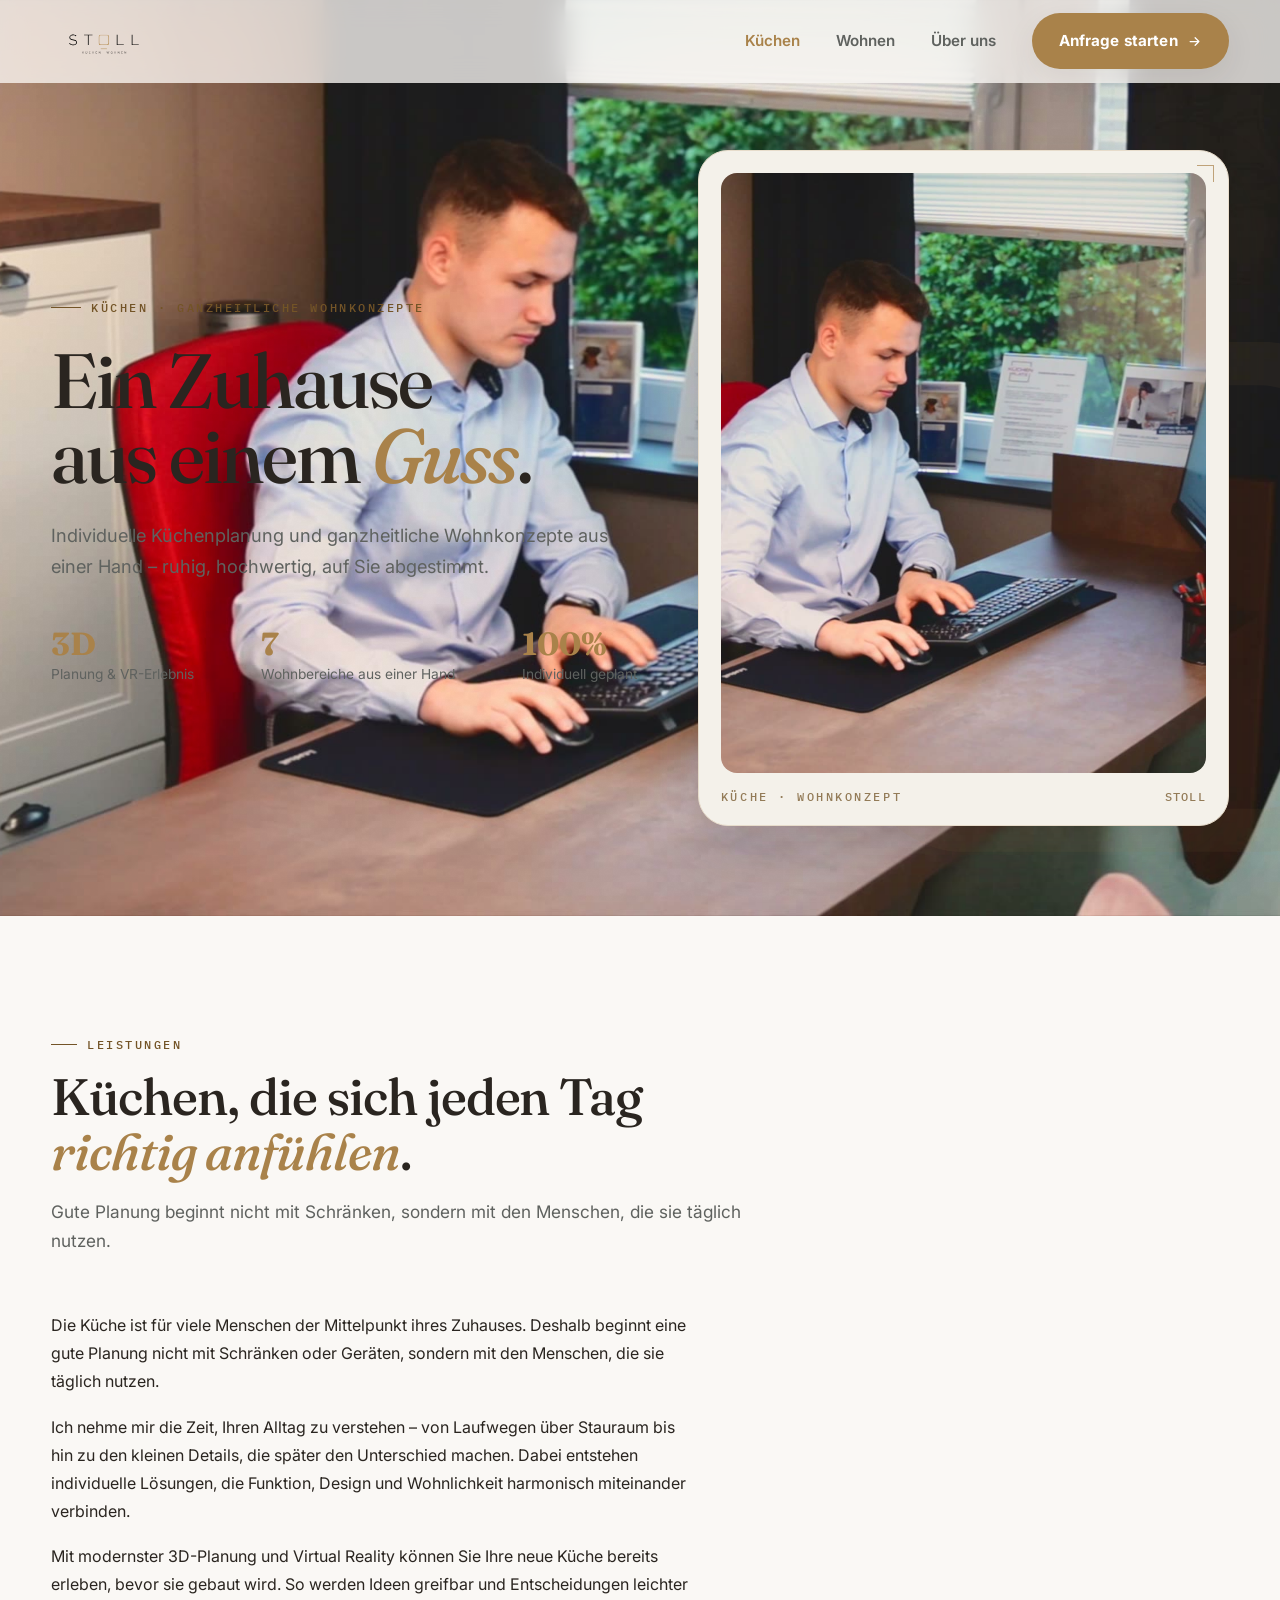
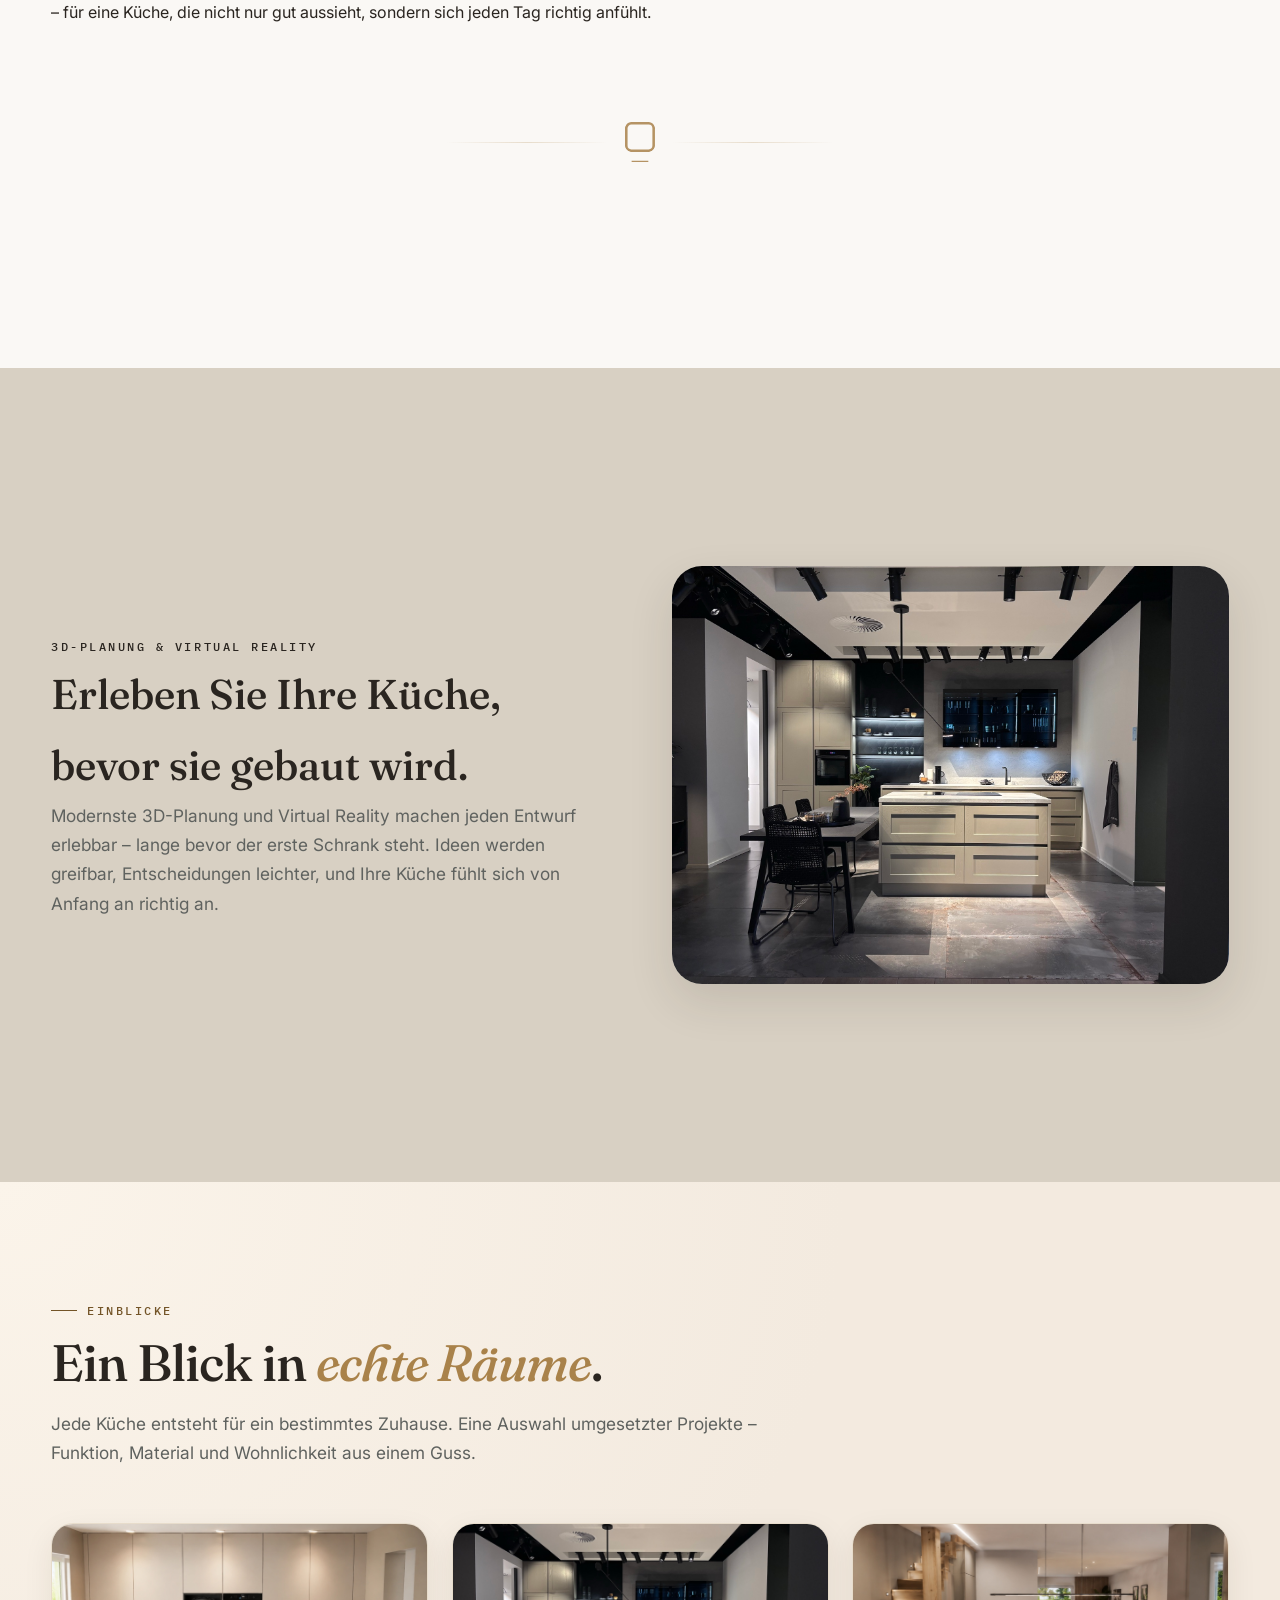
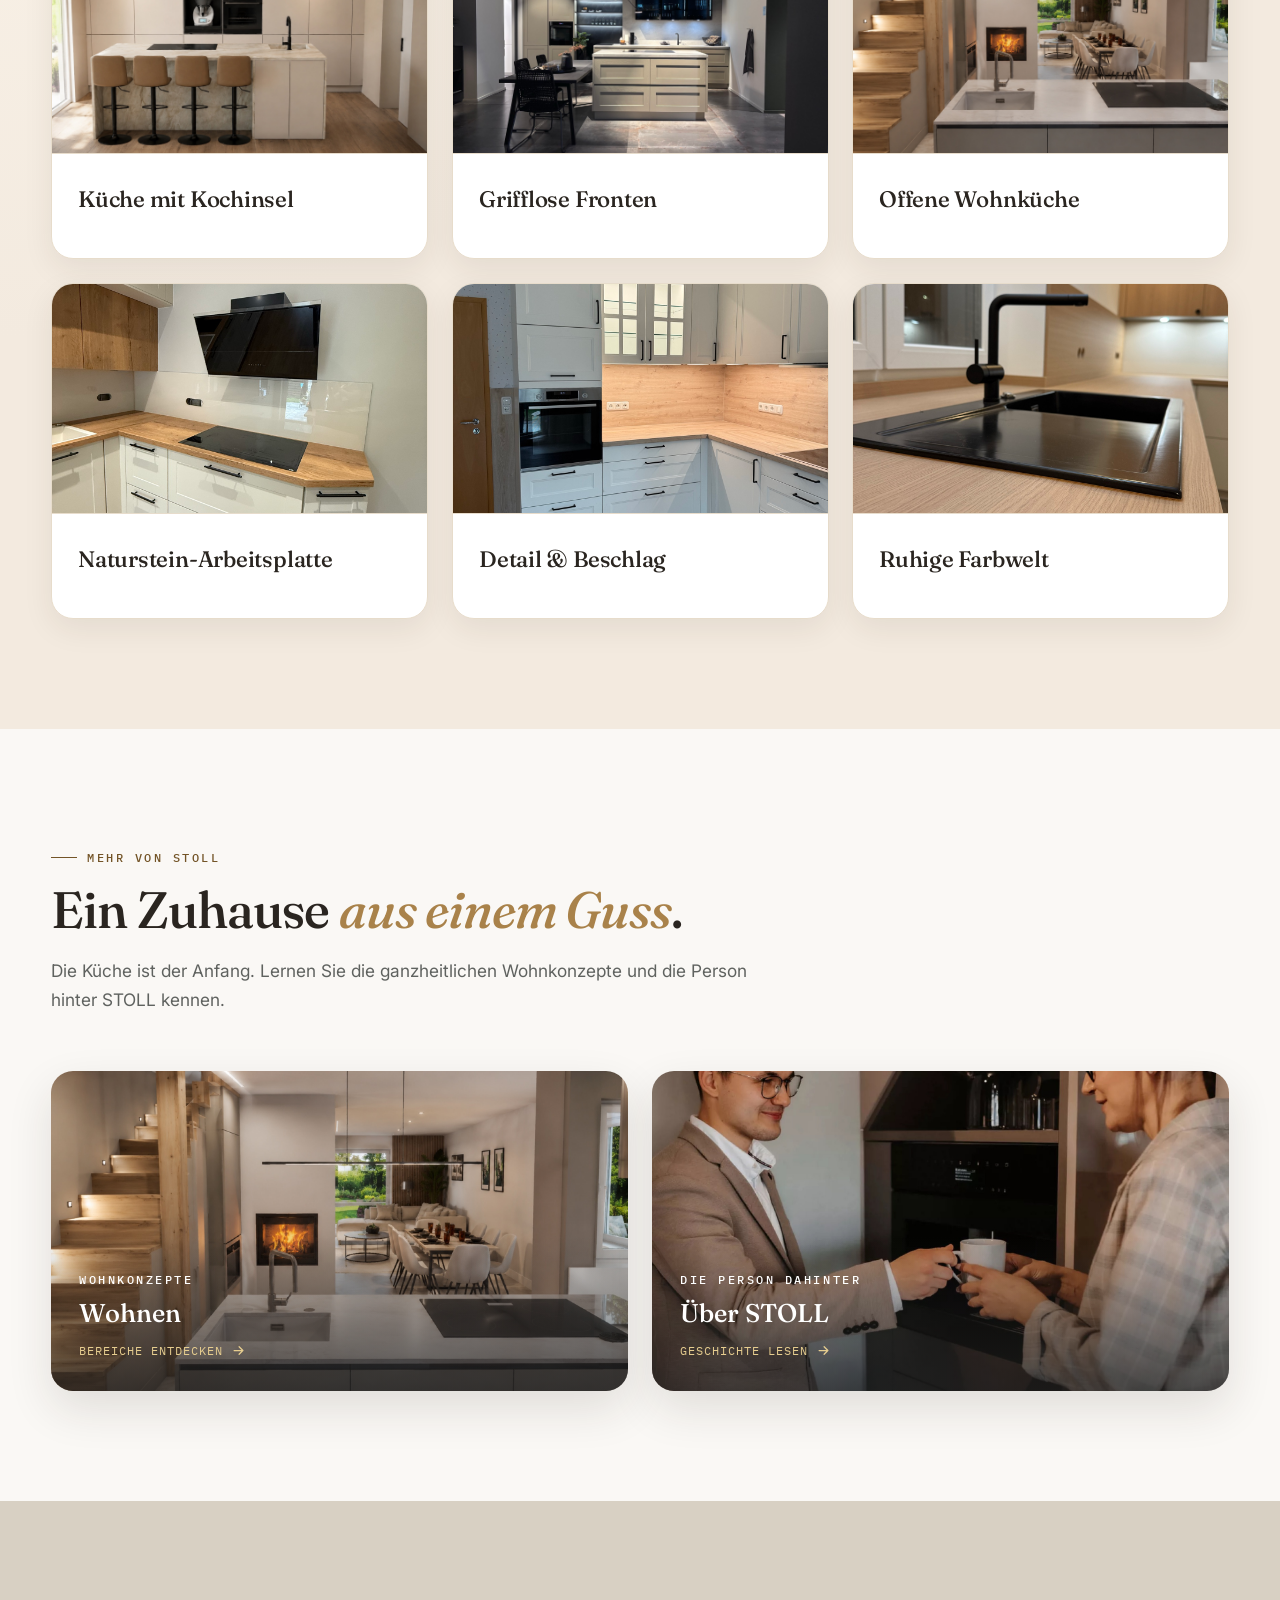
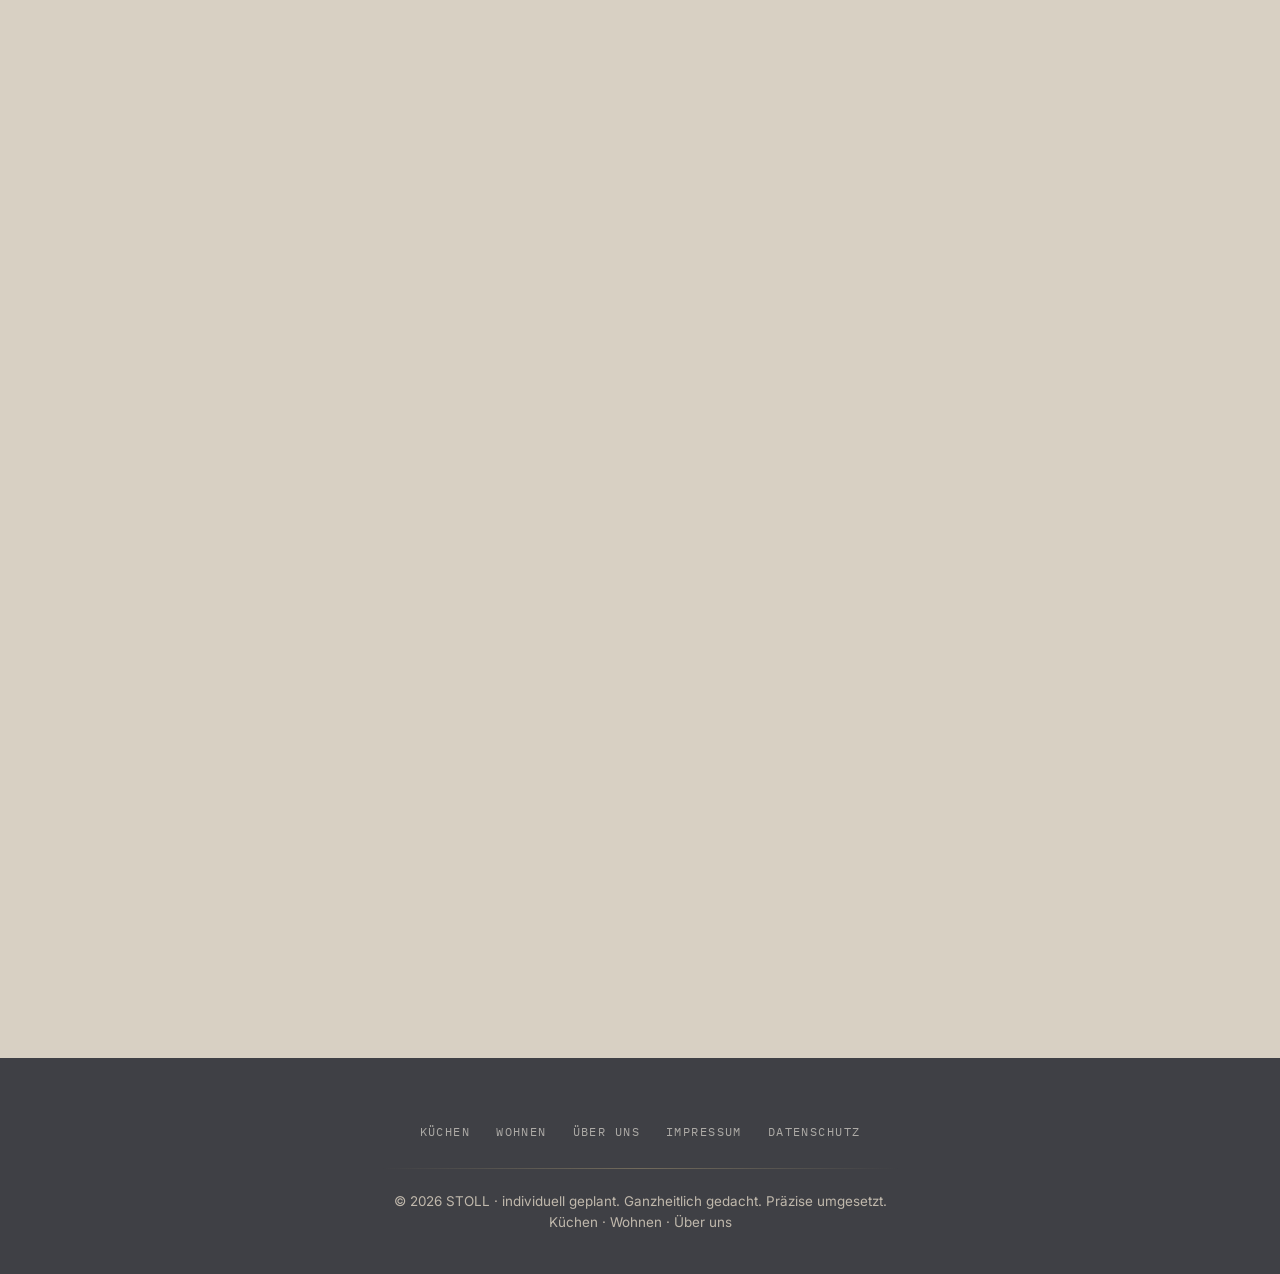
==== index.html @ c8c5f57c "deploy: sync from WarMarv/Stoll-Kuechen@6cf0e67fbf51370afdefecc2212f206522c93982" ====
<!DOCTYPE html>
<html lang="de">
<head>
  <meta charset="UTF-8" />
  <meta name="viewport" content="width=device-width, initial-scale=1.0" />
  <!-- Optional: Google Search Console verification token. Leave the placeholder
       if unused, or fill it via config.env / scripts/fill.py. -->
  <meta name="google-site-verification" content="" />

  <title>STOLL — individuell geplant. Ganzheitlich gedacht. Präzise umgesetzt.</title>
  <meta name="description" content="STOLL verbindet individuelle Küchenplanung mit ganzheitlichen Wohnkonzepten – ein Zuhause aus einem Guss. Für Scheeßel, Rotenburg (Wümme) und Umgebung." />
  <meta name="author" content="STOLL" />
  <meta name="theme-color" content="#141210" />
  <link rel="canonical" href="https://stoll-kuechen.de/" />
  <link rel="icon" type="image/png" href="resources/pictures/logo.png" />

  <meta property="og:type" content="website" />
  <meta property="og:locale" content="de_DE" />
  <meta property="og:site_name" content="STOLL" />
  <meta property="og:title" content="STOLL — individuell geplant. Ganzheitlich gedacht. Präzise umgesetzt." />
  <meta property="og:description" content="STOLL verbindet individuelle Küchenplanung mit ganzheitlichen Wohnkonzepten – ein Zuhause aus einem Guss. Für Scheeßel, Rotenburg (Wümme) und Umgebung." />
  <meta property="og:url" content="https://stoll-kuechen.de/" />
  <meta property="og:image" content="https://stoll-kuechen.de/resources/pictures/logo.png" />
  <meta name="twitter:card" content="summary_large_image" />
  <meta name="twitter:title" content="STOLL — individuell geplant. Ganzheitlich gedacht. Präzise umgesetzt." />
  <meta name="twitter:description" content="STOLL verbindet individuelle Küchenplanung mit ganzheitlichen Wohnkonzepten – ein Zuhause aus einem Guss. Für Scheeßel, Rotenburg (Wümme) und Umgebung." />
  <meta name="twitter:image" content="https://stoll-kuechen.de/resources/pictures/logo.png" />

  <link rel="preconnect" href="https://fonts.googleapis.com" />
  <link rel="preconnect" href="https://fonts.gstatic.com" crossorigin />
  <link href="https://fonts.googleapis.com/css2?family=Fraunces:ital,opsz,wght@0,9..144,400;0,9..144,500;0,9..144,600;1,9..144,500&family=IBM+Plex+Mono:wght@400;500&family=Inter:wght@400;500;600;700;800&display=swap" rel="stylesheet" />

  <link rel="stylesheet" href="styles.css" />

  <script type="application/ld+json">
  {
    "@context": "https://schema.org",
    "@type": "LocalBusiness",
    "name": "STOLL",
    "description": "STOLL verbindet individuelle Küchenplanung mit ganzheitlichen Wohnkonzepten – ein Zuhause aus einem Guss. Für Scheeßel, Rotenburg (Wümme) und Umgebung.",
    "image": "https://stoll-kuechen.de/resources/pictures/logo.png",
    "url": "https://stoll-kuechen.de/",
    "telephone": "+491735657538",
    "email": "denny@stoll-kuechen.de",
    "address": {
      "@type": "PostalAddress",
      "postalCode": "27383",
      "addressLocality": "Scheeßel",
      "addressCountry": "DE"
    },
    "areaServed": "Rotenburg (Wümme) und Umgebung"
  }
  </script>
</head>

<body>

<header id="site-header">
  <div class="container nav">
    <a href="#hero" class="brand" aria-label="STOLL — Startseite">
      <img src="resources/pictures/logo.svg" class="nav-logo" alt="STOLL" loading="eager" width="120" height="80" />
    </a>
    <nav class="nav-links" aria-label="Hauptnavigation">
      <a href="#top" aria-current="page">Küchen</a>
      <a href="wohnen.html">Wohnen</a>
      <a href="ueber.html">Über uns</a>
      <a href="#kontakt" class="btn nav-cta">
        Anfrage starten
        <svg class="arrow" width="15" height="15" viewBox="0 0 24 24" fill="none" aria-hidden="true"><path d="M5 12h14M13 6l6 6-6 6" stroke="currentColor" stroke-width="2" stroke-linecap="round" stroke-linejoin="round"/></svg>
      </a>
    </nav>
    <button class="hamburger" id="hamburger-btn" aria-label="Menü öffnen" aria-expanded="false" aria-controls="mobile-drawer">
      <span></span>
      <span></span>
      <span></span>
    </button>
  </div>
</header>

<div class="mobile-overlay" id="mobile-overlay" aria-hidden="true"></div>

<nav class="mobile-drawer" id="mobile-drawer" aria-label="Mobile Navigation" aria-hidden="true">
  <button class="drawer-close" id="drawer-close" aria-label="Menü schließen">
    <svg width="20" height="20" viewBox="0 0 24 24" fill="none" aria-hidden="true"><path d="M18 6 6 18M6 6l12 12" stroke="currentColor" stroke-width="2" stroke-linecap="round"/></svg>
  </button>
  <div class="drawer-links">
    <a href="#top" class="drawer-link">Küchen</a>
    <a href="wohnen.html" class="drawer-link">Wohnen</a>
    <a href="ueber.html" class="drawer-link">Über&nbsp;uns</a>
    <a href="#kontakt" class="drawer-link">Kontakt</a>
    <a href="impressum.html" class="drawer-link">Impressum</a>
    <a href="datenschutz.html" class="drawer-link">Datenschutz</a>
  </div>
</nav>

<main id="top">

  <!-- ===================== HERO ===================== -->
  <section class="hero" id="hero">
    <!-- Looping background video (HERO_MEDIA=video). Autoplay needs muted +
         playsinline (MDN); the poster reuses the hero still so first paint / LCP
         and the validate.py poster check hold. Hidden for prefers-reduced-motion
         users (styles.css), who then see the static hero plate. -->
    
    <video class="hero-video" autoplay muted loop playsinline preload="metadata"
           poster="resources/pictures/hero.jpg" aria-hidden="true">
      <source src="resources/video/hero.mp4" type="video/mp4" />
    </video>
    

    <!-- Recurring brand "O" — faint watermark behind the hero. Decorative. -->
    <span class="o-watermark" aria-hidden="true" style="right:-7%; bottom:-12%;"><svg xmlns="http://www.w3.org/2000/svg" viewBox="0 0 236.88 315.75" fill="currentColor" role="img" aria-hidden="true"><defs><clipPath id="o1-18f285faab"><path d="M 0.78125 0.75 L 236 0.75 L 236 236 L 0.78125 236 Z M 0.78125 0.75 " clip-rule="nonzero"/></clipPath><clipPath id="o1-90af466096"><path d="M 0.0351562 50.210938 L 0.0351562 186.21875 C 0.0351562 213.949219 22.511719 236.429688 50.242188 236.429688 L 186.253906 236.429688 C 213.984375 236.429688 236.464844 213.949219 236.464844 186.21875 L 236.464844 50.210938 C 236.464844 22.480469 213.984375 0 186.253906 0 L 50.242188 0 C 22.511719 0 0.0351562 22.480469 0.0351562 50.210938 Z M 0.0351562 50.210938 " clip-rule="nonzero"/></clipPath><clipPath id="o1-c1b9705674"><path d="M 51.144531 0.898438 L 185.351562 0.898438 C 213.082031 0.898438 235.5625 23.378906 235.5625 51.109375 L 235.5625 185.320312 C 235.5625 213.050781 213.082031 235.53125 185.351562 235.53125 L 51.144531 235.53125 C 23.414062 235.53125 0.933594 213.050781 0.933594 185.320312 L 0.933594 51.109375 C 0.933594 23.378906 23.414062 0.898438 51.144531 0.898438 Z M 51.144531 0.898438 " clip-rule="nonzero"/></clipPath><clipPath id="o1-21a5c34f56"><path d="M 0.0351562 0 L 236.097656 0 L 236.097656 236.0625 L 0.0351562 236.0625 Z M 0.0351562 0 " clip-rule="nonzero"/></clipPath><clipPath id="o1-f9baf54a4a"><path d="M 0.0351562 50.210938 L 0.0351562 186.21875 C 0.0351562 213.949219 22.511719 236.429688 50.242188 236.429688 L 186.253906 236.429688 C 213.984375 236.429688 236.464844 213.949219 236.464844 186.21875 L 236.464844 50.210938 C 236.464844 22.480469 213.984375 0 186.253906 0 L 50.242188 0 C 22.511719 0 0.0351562 22.480469 0.0351562 50.210938 Z M 0.0351562 50.210938 " clip-rule="nonzero"/></clipPath><clipPath id="o1-d1e6bcbc93"><path d="M 0.0351562 50.210938 L 0.0351562 186.214844 C 0.0351562 213.945312 22.511719 236.425781 50.242188 236.425781 L 186.25 236.425781 C 213.980469 236.425781 236.460938 213.945312 236.460938 186.214844 L 236.460938 50.210938 C 236.460938 22.480469 213.980469 0 186.25 0 L 50.242188 0 C 22.511719 0 0.0351562 22.480469 0.0351562 50.210938 Z M 0.0351562 50.210938 " clip-rule="nonzero"/></clipPath><clipPath id="o1-80a44c258c"><path d="M 46 304 L 190 304 L 190 315.5 L 46 315.5 Z M 46 304 " clip-rule="nonzero"/></clipPath></defs><g clip-path="url(#o1-18f285faab)"><g clip-path="url(#o1-90af466096)"><g clip-path="url(#o1-c1b9705674)"><path fill="currentColor" d="M 209.675781 236.425781 L 26.804688 236.425781 C 25.929688 236.425781 25.054688 236.378906 24.183594 236.292969 C 23.308594 236.207031 22.445312 236.078125 21.582031 235.90625 C 20.722656 235.734375 19.875 235.519531 19.035156 235.265625 C 18.199219 235.007812 17.375 234.714844 16.5625 234.378906 C 15.753906 234.042969 14.960938 233.667969 14.1875 233.253906 C 13.417969 232.839844 12.664062 232.386719 11.9375 231.902344 C 11.207031 231.414062 10.503906 230.890625 9.828125 230.335938 C 9.148438 229.777344 8.5 229.191406 7.882812 228.570312 C 7.261719 227.949219 6.671875 227.300781 6.117188 226.621094 C 5.5625 225.945312 5.039062 225.242188 4.550781 224.511719 C 4.066406 223.785156 3.613281 223.03125 3.203125 222.257812 C 2.789062 221.484375 2.414062 220.695312 2.078125 219.882812 C 1.742188 219.074219 1.445312 218.25 1.191406 217.410156 C 0.9375 216.574219 0.722656 215.722656 0.550781 214.863281 C 0.378906 214.003906 0.25 213.136719 0.164062 212.265625 C 0.078125 211.390625 0.0351562 210.519531 0.0351562 209.640625 L 0.0351562 26.773438 C 0.0351562 25.894531 0.078125 25.023438 0.164062 24.148438 C 0.253906 23.277344 0.382812 22.410156 0.554688 21.550781 C 0.726562 20.691406 0.9375 19.84375 1.195312 19.003906 C 1.449219 18.167969 1.746094 17.34375 2.082031 16.53125 C 2.417969 15.722656 2.792969 14.933594 3.207031 14.160156 C 3.617188 13.386719 4.070312 12.636719 4.554688 11.90625 C 5.042969 11.179688 5.566406 10.476562 6.121094 9.796875 C 6.679688 9.121094 7.265625 8.472656 7.886719 7.851562 C 8.503906 7.230469 9.152344 6.644531 9.832031 6.089844 C 10.507812 5.53125 11.210938 5.011719 11.941406 4.523438 C 12.667969 4.035156 13.417969 3.585938 14.191406 3.171875 C 14.964844 2.757812 15.757812 2.382812 16.566406 2.046875 C 17.375 1.710938 18.199219 1.414062 19.039062 1.160156 C 19.878906 0.90625 20.726562 0.691406 21.585938 0.519531 C 22.445312 0.347656 23.3125 0.21875 24.183594 0.132812 C 25.054688 0.046875 25.929688 0 26.804688 0 L 209.675781 0 C 210.550781 0 211.425781 0.0429688 212.296875 0.132812 C 213.171875 0.21875 214.039062 0.347656 214.898438 0.519531 C 215.757812 0.691406 216.605469 0.902344 217.445312 1.15625 C 218.285156 1.414062 219.109375 1.707031 219.917969 2.042969 C 220.726562 2.378906 221.519531 2.753906 222.292969 3.167969 C 223.066406 3.582031 223.816406 4.03125 224.546875 4.519531 C 225.273438 5.003906 225.980469 5.527344 226.65625 6.082031 C 227.335938 6.640625 227.984375 7.226562 228.601562 7.847656 C 229.222656 8.46875 229.8125 9.117188 230.367188 9.792969 C 230.925781 10.472656 231.445312 11.175781 231.933594 11.902344 C 232.421875 12.632812 232.871094 13.382812 233.285156 14.15625 C 233.699219 14.929688 234.074219 15.71875 234.410156 16.53125 C 234.746094 17.339844 235.042969 18.164062 235.296875 19.003906 C 235.554688 19.839844 235.765625 20.691406 235.9375 21.550781 C 236.109375 22.410156 236.242188 23.277344 236.328125 24.148438 C 236.414062 25.019531 236.457031 25.894531 236.460938 26.773438 L 236.460938 209.640625 C 236.460938 210.519531 236.414062 211.394531 236.328125 212.265625 C 236.242188 213.136719 236.113281 214.003906 235.941406 214.863281 C 235.769531 215.726562 235.554688 216.574219 235.300781 217.414062 C 235.046875 218.253906 234.75 219.078125 234.414062 219.886719 C 234.078125 220.699219 233.703125 221.488281 233.289062 222.261719 C 232.875 223.035156 232.425781 223.789062 231.9375 224.515625 C 231.453125 225.246094 230.929688 225.949219 230.371094 226.628906 C 229.816406 227.304688 229.226562 227.953125 228.609375 228.574219 C 227.988281 229.195312 227.339844 229.78125 226.660156 230.339844 C 225.984375 230.894531 225.28125 231.417969 224.550781 231.90625 C 223.820312 232.390625 223.070312 232.84375 222.296875 233.257812 C 221.523438 233.671875 220.730469 234.046875 219.921875 234.382812 C 219.109375 234.71875 218.285156 235.011719 217.449219 235.269531 C 216.609375 235.523438 215.757812 235.734375 214.898438 235.90625 C 214.039062 236.078125 213.171875 236.207031 212.300781 236.296875 C 211.425781 236.382812 210.550781 236.425781 209.675781 236.425781 Z M 26.804688 6.460938 C 26.140625 6.460938 25.476562 6.496094 24.816406 6.5625 C 24.15625 6.625 23.496094 6.726562 22.847656 6.855469 C 22.195312 6.988281 21.550781 7.148438 20.914062 7.34375 C 20.277344 7.535156 19.652344 7.761719 19.039062 8.015625 C 18.425781 8.269531 17.824219 8.554688 17.238281 8.867188 C 16.652344 9.183594 16.082031 9.523438 15.53125 9.894531 C 14.976562 10.261719 14.441406 10.660156 13.929688 11.082031 C 13.414062 11.503906 12.921875 11.949219 12.453125 12.417969 C 11.984375 12.890625 11.535156 13.382812 11.113281 13.894531 C 10.691406 14.410156 10.296875 14.941406 9.925781 15.496094 C 9.558594 16.046875 9.214844 16.617188 8.902344 17.203125 C 8.589844 17.789062 8.304688 18.390625 8.050781 19.003906 C 7.792969 19.617188 7.570312 20.242188 7.375 20.878906 C 7.183594 21.515625 7.019531 22.160156 6.890625 22.8125 C 6.757812 23.464844 6.660156 24.121094 6.59375 24.78125 C 6.527344 25.445312 6.496094 26.105469 6.492188 26.773438 L 6.492188 209.640625 C 6.496094 210.304688 6.527344 210.96875 6.59375 211.632812 C 6.660156 212.292969 6.757812 212.949219 6.886719 213.601562 C 7.019531 214.253906 7.179688 214.898438 7.375 215.535156 C 7.566406 216.171875 7.789062 216.796875 8.046875 217.414062 C 8.300781 218.027344 8.585938 218.628906 8.898438 219.214844 C 9.210938 219.800781 9.554688 220.371094 9.921875 220.921875 C 10.292969 221.476562 10.6875 222.011719 11.109375 222.523438 C 11.53125 223.039062 11.976562 223.53125 12.449219 224.003906 C 12.917969 224.472656 13.410156 224.917969 13.925781 225.339844 C 14.4375 225.761719 14.972656 226.160156 15.523438 226.53125 C 16.078125 226.898438 16.648438 227.242188 17.234375 227.554688 C 17.820312 227.871094 18.421875 228.152344 19.035156 228.410156 C 19.648438 228.664062 20.273438 228.890625 20.910156 229.082031 C 21.546875 229.277344 22.191406 229.4375 22.84375 229.570312 C 23.496094 229.699219 24.152344 229.800781 24.816406 229.867188 C 25.476562 229.929688 26.140625 229.964844 26.804688 229.964844 L 209.675781 229.964844 C 210.339844 229.964844 211.003906 229.933594 211.667969 229.867188 C 212.328125 229.800781 212.984375 229.703125 213.636719 229.570312 C 214.289062 229.441406 214.933594 229.28125 215.570312 229.085938 C 216.207031 228.890625 216.835938 228.667969 217.449219 228.414062 C 218.0625 228.15625 218.664062 227.875 219.25 227.558594 C 219.839844 227.246094 220.410156 226.902344 220.960938 226.535156 C 221.515625 226.164062 222.046875 225.769531 222.5625 225.347656 C 223.078125 224.921875 223.570312 224.476562 224.039062 224.007812 C 224.511719 223.535156 224.957031 223.042969 225.378906 222.527344 C 225.800781 222.015625 226.199219 221.480469 226.566406 220.925781 C 226.9375 220.375 227.28125 219.804688 227.59375 219.21875 C 227.90625 218.632812 228.191406 218.03125 228.445312 217.414062 C 228.703125 216.800781 228.925781 216.175781 229.121094 215.539062 C 229.3125 214.902344 229.476562 214.257812 229.605469 213.605469 C 229.734375 212.953125 229.835938 212.292969 229.898438 211.632812 C 229.964844 210.96875 230 210.304688 230 209.640625 L 230 26.773438 C 230 26.105469 229.964844 25.445312 229.898438 24.78125 C 229.832031 24.121094 229.734375 23.460938 229.605469 22.808594 C 229.472656 22.15625 229.3125 21.515625 229.117188 20.878906 C 228.921875 20.242188 228.699219 19.617188 228.441406 19 C 228.1875 18.386719 227.902344 17.785156 227.589844 17.199219 C 227.273438 16.613281 226.933594 16.042969 226.5625 15.492188 C 226.191406 14.9375 225.796875 14.40625 225.375 13.890625 C 224.953125 13.378906 224.507812 12.886719 224.035156 12.414062 C 223.566406 11.945312 223.074219 11.5 222.558594 11.078125 C 222.042969 10.65625 221.511719 10.257812 220.957031 9.890625 C 220.40625 9.519531 219.835938 9.179688 219.246094 8.863281 C 218.660156 8.550781 218.0625 8.265625 217.445312 8.011719 C 216.832031 7.757812 216.207031 7.53125 215.570312 7.339844 C 214.933594 7.144531 214.289062 6.984375 213.636719 6.855469 C 212.984375 6.722656 212.328125 6.625 211.664062 6.558594 C 211.003906 6.492188 210.339844 6.460938 209.675781 6.460938 Z M 26.804688 6.460938 " fill-opacity="1" fill-rule="nonzero"/></g></g></g><g clip-path="url(#o1-21a5c34f56)"><g clip-path="url(#o1-f9baf54a4a)"><g clip-path="url(#o1-d1e6bcbc93)"><path stroke-linecap="butt" transform="matrix(0.749407, 0, 0, 0.749407, 0.0337478, 0.000000000000063898)" fill="none" stroke-linejoin="miter" d="M 0.00187935 67.000928 L 0.00187935 248.483059 C 0.00187935 285.486295 29.99436 315.483987 66.997595 315.483987 L 248.484939 315.483987 C 285.488174 315.483987 315.485867 285.486295 315.485867 248.483059 L 315.485867 67.000928 C 315.485867 29.997693 285.488174 -0.000000000000085265 248.484939 -0.000000000000085265 L 66.997595 -0.000000000000085265 C 29.99436 -0.000000000000085265 0.00187935 29.997693 0.00187935 67.000928 Z M 0.00187935 67.000928 " stroke="currentColor" stroke-width="54" stroke-opacity="1" stroke-miterlimit="4"/></g></g></g><g clip-path="url(#o1-80a44c258c)"><path stroke-linecap="butt" transform="matrix(0.749407, 0, 0, 0.749407, 52.342947, 304.07559)" fill="none" stroke-linejoin="miter" d="M 0.00107154 7.498897 L 175.885023 7.498897 " stroke="currentColor" stroke-width="15" stroke-opacity="1" stroke-miterlimit="4"/></g></svg></span>

    <div class="container hero-grid">
      <div class="hero-copy">
        <span class="eyebrow hero-anim d1">Küchen · Ganzheitliche Wohnkonzepte</span>
        <h1 class="hero-anim d2">Ein Zuhause<br />aus einem <em>Guss</em>.</h1>
        <p class="hero-lead hero-anim d3">
          Individuelle Küchenplanung und ganzheitliche Wohnkonzepte aus einer Hand – ruhig, hochwertig, auf Sie abgestimmt.
        </p>
        <div class="hero-meta hero-anim d5">
          <div class="stat"><strong>3D</strong><span>Planung & VR-Erlebnis</span></div>
          <div class="stat"><strong>7</strong><span>Wohnbereiche aus einer Hand</span></div>
          <div class="stat"><strong>100%</strong><span>Individuell geplant</span></div>
        </div>
      </div>

      <figure class="hero-plate hero-anim d3">
        <div class="drawing">
          <img src="resources/pictures/hero.jpg"
               alt="Wohnliche STOLL-Küche mit Essbereich in warmem Abendlicht"
               loading="eager" width="800" height="600" />
        </div>
        <figcaption class="plate">
          <span>Küche · Wohnkonzept</span>
          <span>STOLL</span>
        </figcaption>
      </figure>
    </div>
  </section>

  <!-- ===================== KÜCHEN — NARRATIVE ===================== -->
  <section id="kuechen">
    <div class="container">
      <div class="section-head reveal">
        <span>Leistungen</span>
        <h2>Küchen, die sich jeden Tag <em>richtig anfühlen</em>.</h2>
        <p class="lead">
          Gute Planung beginnt nicht mit Schränken, sondern mit den Menschen, die sie täglich nutzen.
        </p>
      </div>

      <div class="prose reveal" data-delay="1">
        <p>
          Die Küche ist für viele Menschen der Mittelpunkt ihres Zuhauses. Deshalb beginnt eine gute Planung nicht mit Schränken oder Geräten, sondern mit den Menschen, die sie täglich nutzen.
        </p>
        <p>
          Ich nehme mir die Zeit, Ihren Alltag zu verstehen – von Laufwegen über Stauraum bis hin zu den kleinen Details, die später den Unterschied machen. Dabei entstehen individuelle Lösungen, die Funktion, Design und Wohnlichkeit harmonisch miteinander verbinden.
        </p>
        <p>
          Mit modernster 3D-Planung und Virtual Reality können Sie Ihre neue Küche bereits erleben, bevor sie gebaut wird. So werden Ideen greifbar und Entscheidungen leichter – für eine Küche, die nicht nur gut aussieht, sondern sich jeden Tag richtig anfühlt.
        </p>
      </div>

      <div class="o-divider" aria-hidden="true"><span class="o-mark"><svg xmlns="http://www.w3.org/2000/svg" viewBox="0 0 236.88 315.75" fill="currentColor" role="img" aria-hidden="true"><defs><clipPath id="o2-18f285faab"><path d="M 0.78125 0.75 L 236 0.75 L 236 236 L 0.78125 236 Z M 0.78125 0.75 " clip-rule="nonzero"/></clipPath><clipPath id="o2-90af466096"><path d="M 0.0351562 50.210938 L 0.0351562 186.21875 C 0.0351562 213.949219 22.511719 236.429688 50.242188 236.429688 L 186.253906 236.429688 C 213.984375 236.429688 236.464844 213.949219 236.464844 186.21875 L 236.464844 50.210938 C 236.464844 22.480469 213.984375 0 186.253906 0 L 50.242188 0 C 22.511719 0 0.0351562 22.480469 0.0351562 50.210938 Z M 0.0351562 50.210938 " clip-rule="nonzero"/></clipPath><clipPath id="o2-c1b9705674"><path d="M 51.144531 0.898438 L 185.351562 0.898438 C 213.082031 0.898438 235.5625 23.378906 235.5625 51.109375 L 235.5625 185.320312 C 235.5625 213.050781 213.082031 235.53125 185.351562 235.53125 L 51.144531 235.53125 C 23.414062 235.53125 0.933594 213.050781 0.933594 185.320312 L 0.933594 51.109375 C 0.933594 23.378906 23.414062 0.898438 51.144531 0.898438 Z M 51.144531 0.898438 " clip-rule="nonzero"/></clipPath><clipPath id="o2-21a5c34f56"><path d="M 0.0351562 0 L 236.097656 0 L 236.097656 236.0625 L 0.0351562 236.0625 Z M 0.0351562 0 " clip-rule="nonzero"/></clipPath><clipPath id="o2-f9baf54a4a"><path d="M 0.0351562 50.210938 L 0.0351562 186.21875 C 0.0351562 213.949219 22.511719 236.429688 50.242188 236.429688 L 186.253906 236.429688 C 213.984375 236.429688 236.464844 213.949219 236.464844 186.21875 L 236.464844 50.210938 C 236.464844 22.480469 213.984375 0 186.253906 0 L 50.242188 0 C 22.511719 0 0.0351562 22.480469 0.0351562 50.210938 Z M 0.0351562 50.210938 " clip-rule="nonzero"/></clipPath><clipPath id="o2-d1e6bcbc93"><path d="M 0.0351562 50.210938 L 0.0351562 186.214844 C 0.0351562 213.945312 22.511719 236.425781 50.242188 236.425781 L 186.25 236.425781 C 213.980469 236.425781 236.460938 213.945312 236.460938 186.214844 L 236.460938 50.210938 C 236.460938 22.480469 213.980469 0 186.25 0 L 50.242188 0 C 22.511719 0 0.0351562 22.480469 0.0351562 50.210938 Z M 0.0351562 50.210938 " clip-rule="nonzero"/></clipPath><clipPath id="o2-80a44c258c"><path d="M 46 304 L 190 304 L 190 315.5 L 46 315.5 Z M 46 304 " clip-rule="nonzero"/></clipPath></defs><g clip-path="url(#o2-18f285faab)"><g clip-path="url(#o2-90af466096)"><g clip-path="url(#o2-c1b9705674)"><path fill="currentColor" d="M 209.675781 236.425781 L 26.804688 236.425781 C 25.929688 236.425781 25.054688 236.378906 24.183594 236.292969 C 23.308594 236.207031 22.445312 236.078125 21.582031 235.90625 C 20.722656 235.734375 19.875 235.519531 19.035156 235.265625 C 18.199219 235.007812 17.375 234.714844 16.5625 234.378906 C 15.753906 234.042969 14.960938 233.667969 14.1875 233.253906 C 13.417969 232.839844 12.664062 232.386719 11.9375 231.902344 C 11.207031 231.414062 10.503906 230.890625 9.828125 230.335938 C 9.148438 229.777344 8.5 229.191406 7.882812 228.570312 C 7.261719 227.949219 6.671875 227.300781 6.117188 226.621094 C 5.5625 225.945312 5.039062 225.242188 4.550781 224.511719 C 4.066406 223.785156 3.613281 223.03125 3.203125 222.257812 C 2.789062 221.484375 2.414062 220.695312 2.078125 219.882812 C 1.742188 219.074219 1.445312 218.25 1.191406 217.410156 C 0.9375 216.574219 0.722656 215.722656 0.550781 214.863281 C 0.378906 214.003906 0.25 213.136719 0.164062 212.265625 C 0.078125 211.390625 0.0351562 210.519531 0.0351562 209.640625 L 0.0351562 26.773438 C 0.0351562 25.894531 0.078125 25.023438 0.164062 24.148438 C 0.253906 23.277344 0.382812 22.410156 0.554688 21.550781 C 0.726562 20.691406 0.9375 19.84375 1.195312 19.003906 C 1.449219 18.167969 1.746094 17.34375 2.082031 16.53125 C 2.417969 15.722656 2.792969 14.933594 3.207031 14.160156 C 3.617188 13.386719 4.070312 12.636719 4.554688 11.90625 C 5.042969 11.179688 5.566406 10.476562 6.121094 9.796875 C 6.679688 9.121094 7.265625 8.472656 7.886719 7.851562 C 8.503906 7.230469 9.152344 6.644531 9.832031 6.089844 C 10.507812 5.53125 11.210938 5.011719 11.941406 4.523438 C 12.667969 4.035156 13.417969 3.585938 14.191406 3.171875 C 14.964844 2.757812 15.757812 2.382812 16.566406 2.046875 C 17.375 1.710938 18.199219 1.414062 19.039062 1.160156 C 19.878906 0.90625 20.726562 0.691406 21.585938 0.519531 C 22.445312 0.347656 23.3125 0.21875 24.183594 0.132812 C 25.054688 0.046875 25.929688 0 26.804688 0 L 209.675781 0 C 210.550781 0 211.425781 0.0429688 212.296875 0.132812 C 213.171875 0.21875 214.039062 0.347656 214.898438 0.519531 C 215.757812 0.691406 216.605469 0.902344 217.445312 1.15625 C 218.285156 1.414062 219.109375 1.707031 219.917969 2.042969 C 220.726562 2.378906 221.519531 2.753906 222.292969 3.167969 C 223.066406 3.582031 223.816406 4.03125 224.546875 4.519531 C 225.273438 5.003906 225.980469 5.527344 226.65625 6.082031 C 227.335938 6.640625 227.984375 7.226562 228.601562 7.847656 C 229.222656 8.46875 229.8125 9.117188 230.367188 9.792969 C 230.925781 10.472656 231.445312 11.175781 231.933594 11.902344 C 232.421875 12.632812 232.871094 13.382812 233.285156 14.15625 C 233.699219 14.929688 234.074219 15.71875 234.410156 16.53125 C 234.746094 17.339844 235.042969 18.164062 235.296875 19.003906 C 235.554688 19.839844 235.765625 20.691406 235.9375 21.550781 C 236.109375 22.410156 236.242188 23.277344 236.328125 24.148438 C 236.414062 25.019531 236.457031 25.894531 236.460938 26.773438 L 236.460938 209.640625 C 236.460938 210.519531 236.414062 211.394531 236.328125 212.265625 C 236.242188 213.136719 236.113281 214.003906 235.941406 214.863281 C 235.769531 215.726562 235.554688 216.574219 235.300781 217.414062 C 235.046875 218.253906 234.75 219.078125 234.414062 219.886719 C 234.078125 220.699219 233.703125 221.488281 233.289062 222.261719 C 232.875 223.035156 232.425781 223.789062 231.9375 224.515625 C 231.453125 225.246094 230.929688 225.949219 230.371094 226.628906 C 229.816406 227.304688 229.226562 227.953125 228.609375 228.574219 C 227.988281 229.195312 227.339844 229.78125 226.660156 230.339844 C 225.984375 230.894531 225.28125 231.417969 224.550781 231.90625 C 223.820312 232.390625 223.070312 232.84375 222.296875 233.257812 C 221.523438 233.671875 220.730469 234.046875 219.921875 234.382812 C 219.109375 234.71875 218.285156 235.011719 217.449219 235.269531 C 216.609375 235.523438 215.757812 235.734375 214.898438 235.90625 C 214.039062 236.078125 213.171875 236.207031 212.300781 236.296875 C 211.425781 236.382812 210.550781 236.425781 209.675781 236.425781 Z M 26.804688 6.460938 C 26.140625 6.460938 25.476562 6.496094 24.816406 6.5625 C 24.15625 6.625 23.496094 6.726562 22.847656 6.855469 C 22.195312 6.988281 21.550781 7.148438 20.914062 7.34375 C 20.277344 7.535156 19.652344 7.761719 19.039062 8.015625 C 18.425781 8.269531 17.824219 8.554688 17.238281 8.867188 C 16.652344 9.183594 16.082031 9.523438 15.53125 9.894531 C 14.976562 10.261719 14.441406 10.660156 13.929688 11.082031 C 13.414062 11.503906 12.921875 11.949219 12.453125 12.417969 C 11.984375 12.890625 11.535156 13.382812 11.113281 13.894531 C 10.691406 14.410156 10.296875 14.941406 9.925781 15.496094 C 9.558594 16.046875 9.214844 16.617188 8.902344 17.203125 C 8.589844 17.789062 8.304688 18.390625 8.050781 19.003906 C 7.792969 19.617188 7.570312 20.242188 7.375 20.878906 C 7.183594 21.515625 7.019531 22.160156 6.890625 22.8125 C 6.757812 23.464844 6.660156 24.121094 6.59375 24.78125 C 6.527344 25.445312 6.496094 26.105469 6.492188 26.773438 L 6.492188 209.640625 C 6.496094 210.304688 6.527344 210.96875 6.59375 211.632812 C 6.660156 212.292969 6.757812 212.949219 6.886719 213.601562 C 7.019531 214.253906 7.179688 214.898438 7.375 215.535156 C 7.566406 216.171875 7.789062 216.796875 8.046875 217.414062 C 8.300781 218.027344 8.585938 218.628906 8.898438 219.214844 C 9.210938 219.800781 9.554688 220.371094 9.921875 220.921875 C 10.292969 221.476562 10.6875 222.011719 11.109375 222.523438 C 11.53125 223.039062 11.976562 223.53125 12.449219 224.003906 C 12.917969 224.472656 13.410156 224.917969 13.925781 225.339844 C 14.4375 225.761719 14.972656 226.160156 15.523438 226.53125 C 16.078125 226.898438 16.648438 227.242188 17.234375 227.554688 C 17.820312 227.871094 18.421875 228.152344 19.035156 228.410156 C 19.648438 228.664062 20.273438 228.890625 20.910156 229.082031 C 21.546875 229.277344 22.191406 229.4375 22.84375 229.570312 C 23.496094 229.699219 24.152344 229.800781 24.816406 229.867188 C 25.476562 229.929688 26.140625 229.964844 26.804688 229.964844 L 209.675781 229.964844 C 210.339844 229.964844 211.003906 229.933594 211.667969 229.867188 C 212.328125 229.800781 212.984375 229.703125 213.636719 229.570312 C 214.289062 229.441406 214.933594 229.28125 215.570312 229.085938 C 216.207031 228.890625 216.835938 228.667969 217.449219 228.414062 C 218.0625 228.15625 218.664062 227.875 219.25 227.558594 C 219.839844 227.246094 220.410156 226.902344 220.960938 226.535156 C 221.515625 226.164062 222.046875 225.769531 222.5625 225.347656 C 223.078125 224.921875 223.570312 224.476562 224.039062 224.007812 C 224.511719 223.535156 224.957031 223.042969 225.378906 222.527344 C 225.800781 222.015625 226.199219 221.480469 226.566406 220.925781 C 226.9375 220.375 227.28125 219.804688 227.59375 219.21875 C 227.90625 218.632812 228.191406 218.03125 228.445312 217.414062 C 228.703125 216.800781 228.925781 216.175781 229.121094 215.539062 C 229.3125 214.902344 229.476562 214.257812 229.605469 213.605469 C 229.734375 212.953125 229.835938 212.292969 229.898438 211.632812 C 229.964844 210.96875 230 210.304688 230 209.640625 L 230 26.773438 C 230 26.105469 229.964844 25.445312 229.898438 24.78125 C 229.832031 24.121094 229.734375 23.460938 229.605469 22.808594 C 229.472656 22.15625 229.3125 21.515625 229.117188 20.878906 C 228.921875 20.242188 228.699219 19.617188 228.441406 19 C 228.1875 18.386719 227.902344 17.785156 227.589844 17.199219 C 227.273438 16.613281 226.933594 16.042969 226.5625 15.492188 C 226.191406 14.9375 225.796875 14.40625 225.375 13.890625 C 224.953125 13.378906 224.507812 12.886719 224.035156 12.414062 C 223.566406 11.945312 223.074219 11.5 222.558594 11.078125 C 222.042969 10.65625 221.511719 10.257812 220.957031 9.890625 C 220.40625 9.519531 219.835938 9.179688 219.246094 8.863281 C 218.660156 8.550781 218.0625 8.265625 217.445312 8.011719 C 216.832031 7.757812 216.207031 7.53125 215.570312 7.339844 C 214.933594 7.144531 214.289062 6.984375 213.636719 6.855469 C 212.984375 6.722656 212.328125 6.625 211.664062 6.558594 C 211.003906 6.492188 210.339844 6.460938 209.675781 6.460938 Z M 26.804688 6.460938 " fill-opacity="1" fill-rule="nonzero"/></g></g></g><g clip-path="url(#o2-21a5c34f56)"><g clip-path="url(#o2-f9baf54a4a)"><g clip-path="url(#o2-d1e6bcbc93)"><path stroke-linecap="butt" transform="matrix(0.749407, 0, 0, 0.749407, 0.0337478, 0.000000000000063898)" fill="none" stroke-linejoin="miter" d="M 0.00187935 67.000928 L 0.00187935 248.483059 C 0.00187935 285.486295 29.99436 315.483987 66.997595 315.483987 L 248.484939 315.483987 C 285.488174 315.483987 315.485867 285.486295 315.485867 248.483059 L 315.485867 67.000928 C 315.485867 29.997693 285.488174 -0.000000000000085265 248.484939 -0.000000000000085265 L 66.997595 -0.000000000000085265 C 29.99436 -0.000000000000085265 0.00187935 29.997693 0.00187935 67.000928 Z M 0.00187935 67.000928 " stroke="currentColor" stroke-width="54" stroke-opacity="1" stroke-miterlimit="4"/></g></g></g><g clip-path="url(#o2-80a44c258c)"><path stroke-linecap="butt" transform="matrix(0.749407, 0, 0, 0.749407, 52.342947, 304.07559)" fill="none" stroke-linejoin="miter" d="M 0.00107154 7.498897 L 175.885023 7.498897 " stroke="currentColor" stroke-width="15" stroke-opacity="1" stroke-miterlimit="4"/></g></svg></span></div>
    </div>
  </section>

  <!-- ===================== 3D / VR HIGHLIGHT BAND ===================== -->
  <section class="band-greige">
    <div class="container">
      <div class="wohnen-area">
        <div class="wohnen-copy reveal">
          <span class="eyebrow">3D-Planung &amp; Virtual Reality</span>
          <h2>Erleben Sie Ihre Küche, bevor sie gebaut wird.</h2>
          <p class="lead">
            Modernste 3D-Planung und Virtual Reality machen jeden Entwurf erlebbar – lange bevor der erste Schrank steht. Ideen werden greifbar, Entscheidungen leichter, und Ihre Küche fühlt sich von Anfang an richtig an.
          </p>
        </div>
        <div class="wohnen-media reveal" data-delay="1">
          <img src="resources/pictures/kueche-2.jpg"
               alt="In Virtual Reality visualisierte Küchenfront mit präziser Fugenführung"
               loading="lazy" width="900" height="700" />
        </div>
      </div>
    </div>
  </section>

  <!-- ===================== KITCHEN GALLERY ===================== -->
  <section id="galerie" class="services">
    <div class="container">
      <div class="section-head reveal">
        <span>Einblicke</span>
        <h2>Ein Blick in <em>echte Räume</em>.</h2>
        <p class="lead">
          Jede Küche entsteht für ein bestimmtes Zuhause. Eine Auswahl umgesetzter Projekte – Funktion, Material und Wohnlichkeit aus einem Guss.
        </p>
      </div>

      <div class="service-grid">
        <article class="service-card reveal" data-delay="1">
          <div class="service-figure">
            <img src="resources/pictures/kueche-1.jpg" alt="Moderne Küche mit Kochinsel und warmem Holzton" loading="lazy" width="600" height="400" />
            <span class="o-corner o-mark" aria-hidden="true"><svg xmlns="http://www.w3.org/2000/svg" viewBox="0 0 236.88 315.75" fill="currentColor" role="img" aria-hidden="true"><defs><clipPath id="o3-18f285faab"><path d="M 0.78125 0.75 L 236 0.75 L 236 236 L 0.78125 236 Z M 0.78125 0.75 " clip-rule="nonzero"/></clipPath><clipPath id="o3-90af466096"><path d="M 0.0351562 50.210938 L 0.0351562 186.21875 C 0.0351562 213.949219 22.511719 236.429688 50.242188 236.429688 L 186.253906 236.429688 C 213.984375 236.429688 236.464844 213.949219 236.464844 186.21875 L 236.464844 50.210938 C 236.464844 22.480469 213.984375 0 186.253906 0 L 50.242188 0 C 22.511719 0 0.0351562 22.480469 0.0351562 50.210938 Z M 0.0351562 50.210938 " clip-rule="nonzero"/></clipPath><clipPath id="o3-c1b9705674"><path d="M 51.144531 0.898438 L 185.351562 0.898438 C 213.082031 0.898438 235.5625 23.378906 235.5625 51.109375 L 235.5625 185.320312 C 235.5625 213.050781 213.082031 235.53125 185.351562 235.53125 L 51.144531 235.53125 C 23.414062 235.53125 0.933594 213.050781 0.933594 185.320312 L 0.933594 51.109375 C 0.933594 23.378906 23.414062 0.898438 51.144531 0.898438 Z M 51.144531 0.898438 " clip-rule="nonzero"/></clipPath><clipPath id="o3-21a5c34f56"><path d="M 0.0351562 0 L 236.097656 0 L 236.097656 236.0625 L 0.0351562 236.0625 Z M 0.0351562 0 " clip-rule="nonzero"/></clipPath><clipPath id="o3-f9baf54a4a"><path d="M 0.0351562 50.210938 L 0.0351562 186.21875 C 0.0351562 213.949219 22.511719 236.429688 50.242188 236.429688 L 186.253906 236.429688 C 213.984375 236.429688 236.464844 213.949219 236.464844 186.21875 L 236.464844 50.210938 C 236.464844 22.480469 213.984375 0 186.253906 0 L 50.242188 0 C 22.511719 0 0.0351562 22.480469 0.0351562 50.210938 Z M 0.0351562 50.210938 " clip-rule="nonzero"/></clipPath><clipPath id="o3-d1e6bcbc93"><path d="M 0.0351562 50.210938 L 0.0351562 186.214844 C 0.0351562 213.945312 22.511719 236.425781 50.242188 236.425781 L 186.25 236.425781 C 213.980469 236.425781 236.460938 213.945312 236.460938 186.214844 L 236.460938 50.210938 C 236.460938 22.480469 213.980469 0 186.25 0 L 50.242188 0 C 22.511719 0 0.0351562 22.480469 0.0351562 50.210938 Z M 0.0351562 50.210938 " clip-rule="nonzero"/></clipPath><clipPath id="o3-80a44c258c"><path d="M 46 304 L 190 304 L 190 315.5 L 46 315.5 Z M 46 304 " clip-rule="nonzero"/></clipPath></defs><g clip-path="url(#o3-18f285faab)"><g clip-path="url(#o3-90af466096)"><g clip-path="url(#o3-c1b9705674)"><path fill="currentColor" d="M 209.675781 236.425781 L 26.804688 236.425781 C 25.929688 236.425781 25.054688 236.378906 24.183594 236.292969 C 23.308594 236.207031 22.445312 236.078125 21.582031 235.90625 C 20.722656 235.734375 19.875 235.519531 19.035156 235.265625 C 18.199219 235.007812 17.375 234.714844 16.5625 234.378906 C 15.753906 234.042969 14.960938 233.667969 14.1875 233.253906 C 13.417969 232.839844 12.664062 232.386719 11.9375 231.902344 C 11.207031 231.414062 10.503906 230.890625 9.828125 230.335938 C 9.148438 229.777344 8.5 229.191406 7.882812 228.570312 C 7.261719 227.949219 6.671875 227.300781 6.117188 226.621094 C 5.5625 225.945312 5.039062 225.242188 4.550781 224.511719 C 4.066406 223.785156 3.613281 223.03125 3.203125 222.257812 C 2.789062 221.484375 2.414062 220.695312 2.078125 219.882812 C 1.742188 219.074219 1.445312 218.25 1.191406 217.410156 C 0.9375 216.574219 0.722656 215.722656 0.550781 214.863281 C 0.378906 214.003906 0.25 213.136719 0.164062 212.265625 C 0.078125 211.390625 0.0351562 210.519531 0.0351562 209.640625 L 0.0351562 26.773438 C 0.0351562 25.894531 0.078125 25.023438 0.164062 24.148438 C 0.253906 23.277344 0.382812 22.410156 0.554688 21.550781 C 0.726562 20.691406 0.9375 19.84375 1.195312 19.003906 C 1.449219 18.167969 1.746094 17.34375 2.082031 16.53125 C 2.417969 15.722656 2.792969 14.933594 3.207031 14.160156 C 3.617188 13.386719 4.070312 12.636719 4.554688 11.90625 C 5.042969 11.179688 5.566406 10.476562 6.121094 9.796875 C 6.679688 9.121094 7.265625 8.472656 7.886719 7.851562 C 8.503906 7.230469 9.152344 6.644531 9.832031 6.089844 C 10.507812 5.53125 11.210938 5.011719 11.941406 4.523438 C 12.667969 4.035156 13.417969 3.585938 14.191406 3.171875 C 14.964844 2.757812 15.757812 2.382812 16.566406 2.046875 C 17.375 1.710938 18.199219 1.414062 19.039062 1.160156 C 19.878906 0.90625 20.726562 0.691406 21.585938 0.519531 C 22.445312 0.347656 23.3125 0.21875 24.183594 0.132812 C 25.054688 0.046875 25.929688 0 26.804688 0 L 209.675781 0 C 210.550781 0 211.425781 0.0429688 212.296875 0.132812 C 213.171875 0.21875 214.039062 0.347656 214.898438 0.519531 C 215.757812 0.691406 216.605469 0.902344 217.445312 1.15625 C 218.285156 1.414062 219.109375 1.707031 219.917969 2.042969 C 220.726562 2.378906 221.519531 2.753906 222.292969 3.167969 C 223.066406 3.582031 223.816406 4.03125 224.546875 4.519531 C 225.273438 5.003906 225.980469 5.527344 226.65625 6.082031 C 227.335938 6.640625 227.984375 7.226562 228.601562 7.847656 C 229.222656 8.46875 229.8125 9.117188 230.367188 9.792969 C 230.925781 10.472656 231.445312 11.175781 231.933594 11.902344 C 232.421875 12.632812 232.871094 13.382812 233.285156 14.15625 C 233.699219 14.929688 234.074219 15.71875 234.410156 16.53125 C 234.746094 17.339844 235.042969 18.164062 235.296875 19.003906 C 235.554688 19.839844 235.765625 20.691406 235.9375 21.550781 C 236.109375 22.410156 236.242188 23.277344 236.328125 24.148438 C 236.414062 25.019531 236.457031 25.894531 236.460938 26.773438 L 236.460938 209.640625 C 236.460938 210.519531 236.414062 211.394531 236.328125 212.265625 C 236.242188 213.136719 236.113281 214.003906 235.941406 214.863281 C 235.769531 215.726562 235.554688 216.574219 235.300781 217.414062 C 235.046875 218.253906 234.75 219.078125 234.414062 219.886719 C 234.078125 220.699219 233.703125 221.488281 233.289062 222.261719 C 232.875 223.035156 232.425781 223.789062 231.9375 224.515625 C 231.453125 225.246094 230.929688 225.949219 230.371094 226.628906 C 229.816406 227.304688 229.226562 227.953125 228.609375 228.574219 C 227.988281 229.195312 227.339844 229.78125 226.660156 230.339844 C 225.984375 230.894531 225.28125 231.417969 224.550781 231.90625 C 223.820312 232.390625 223.070312 232.84375 222.296875 233.257812 C 221.523438 233.671875 220.730469 234.046875 219.921875 234.382812 C 219.109375 234.71875 218.285156 235.011719 217.449219 235.269531 C 216.609375 235.523438 215.757812 235.734375 214.898438 235.90625 C 214.039062 236.078125 213.171875 236.207031 212.300781 236.296875 C 211.425781 236.382812 210.550781 236.425781 209.675781 236.425781 Z M 26.804688 6.460938 C 26.140625 6.460938 25.476562 6.496094 24.816406 6.5625 C 24.15625 6.625 23.496094 6.726562 22.847656 6.855469 C 22.195312 6.988281 21.550781 7.148438 20.914062 7.34375 C 20.277344 7.535156 19.652344 7.761719 19.039062 8.015625 C 18.425781 8.269531 17.824219 8.554688 17.238281 8.867188 C 16.652344 9.183594 16.082031 9.523438 15.53125 9.894531 C 14.976562 10.261719 14.441406 10.660156 13.929688 11.082031 C 13.414062 11.503906 12.921875 11.949219 12.453125 12.417969 C 11.984375 12.890625 11.535156 13.382812 11.113281 13.894531 C 10.691406 14.410156 10.296875 14.941406 9.925781 15.496094 C 9.558594 16.046875 9.214844 16.617188 8.902344 17.203125 C 8.589844 17.789062 8.304688 18.390625 8.050781 19.003906 C 7.792969 19.617188 7.570312 20.242188 7.375 20.878906 C 7.183594 21.515625 7.019531 22.160156 6.890625 22.8125 C 6.757812 23.464844 6.660156 24.121094 6.59375 24.78125 C 6.527344 25.445312 6.496094 26.105469 6.492188 26.773438 L 6.492188 209.640625 C 6.496094 210.304688 6.527344 210.96875 6.59375 211.632812 C 6.660156 212.292969 6.757812 212.949219 6.886719 213.601562 C 7.019531 214.253906 7.179688 214.898438 7.375 215.535156 C 7.566406 216.171875 7.789062 216.796875 8.046875 217.414062 C 8.300781 218.027344 8.585938 218.628906 8.898438 219.214844 C 9.210938 219.800781 9.554688 220.371094 9.921875 220.921875 C 10.292969 221.476562 10.6875 222.011719 11.109375 222.523438 C 11.53125 223.039062 11.976562 223.53125 12.449219 224.003906 C 12.917969 224.472656 13.410156 224.917969 13.925781 225.339844 C 14.4375 225.761719 14.972656 226.160156 15.523438 226.53125 C 16.078125 226.898438 16.648438 227.242188 17.234375 227.554688 C 17.820312 227.871094 18.421875 228.152344 19.035156 228.410156 C 19.648438 228.664062 20.273438 228.890625 20.910156 229.082031 C 21.546875 229.277344 22.191406 229.4375 22.84375 229.570312 C 23.496094 229.699219 24.152344 229.800781 24.816406 229.867188 C 25.476562 229.929688 26.140625 229.964844 26.804688 229.964844 L 209.675781 229.964844 C 210.339844 229.964844 211.003906 229.933594 211.667969 229.867188 C 212.328125 229.800781 212.984375 229.703125 213.636719 229.570312 C 214.289062 229.441406 214.933594 229.28125 215.570312 229.085938 C 216.207031 228.890625 216.835938 228.667969 217.449219 228.414062 C 218.0625 228.15625 218.664062 227.875 219.25 227.558594 C 219.839844 227.246094 220.410156 226.902344 220.960938 226.535156 C 221.515625 226.164062 222.046875 225.769531 222.5625 225.347656 C 223.078125 224.921875 223.570312 224.476562 224.039062 224.007812 C 224.511719 223.535156 224.957031 223.042969 225.378906 222.527344 C 225.800781 222.015625 226.199219 221.480469 226.566406 220.925781 C 226.9375 220.375 227.28125 219.804688 227.59375 219.21875 C 227.90625 218.632812 228.191406 218.03125 228.445312 217.414062 C 228.703125 216.800781 228.925781 216.175781 229.121094 215.539062 C 229.3125 214.902344 229.476562 214.257812 229.605469 213.605469 C 229.734375 212.953125 229.835938 212.292969 229.898438 211.632812 C 229.964844 210.96875 230 210.304688 230 209.640625 L 230 26.773438 C 230 26.105469 229.964844 25.445312 229.898438 24.78125 C 229.832031 24.121094 229.734375 23.460938 229.605469 22.808594 C 229.472656 22.15625 229.3125 21.515625 229.117188 20.878906 C 228.921875 20.242188 228.699219 19.617188 228.441406 19 C 228.1875 18.386719 227.902344 17.785156 227.589844 17.199219 C 227.273438 16.613281 226.933594 16.042969 226.5625 15.492188 C 226.191406 14.9375 225.796875 14.40625 225.375 13.890625 C 224.953125 13.378906 224.507812 12.886719 224.035156 12.414062 C 223.566406 11.945312 223.074219 11.5 222.558594 11.078125 C 222.042969 10.65625 221.511719 10.257812 220.957031 9.890625 C 220.40625 9.519531 219.835938 9.179688 219.246094 8.863281 C 218.660156 8.550781 218.0625 8.265625 217.445312 8.011719 C 216.832031 7.757812 216.207031 7.53125 215.570312 7.339844 C 214.933594 7.144531 214.289062 6.984375 213.636719 6.855469 C 212.984375 6.722656 212.328125 6.625 211.664062 6.558594 C 211.003906 6.492188 210.339844 6.460938 209.675781 6.460938 Z M 26.804688 6.460938 " fill-opacity="1" fill-rule="nonzero"/></g></g></g><g clip-path="url(#o3-21a5c34f56)"><g clip-path="url(#o3-f9baf54a4a)"><g clip-path="url(#o3-d1e6bcbc93)"><path stroke-linecap="butt" transform="matrix(0.749407, 0, 0, 0.749407, 0.0337478, 0.000000000000063898)" fill="none" stroke-linejoin="miter" d="M 0.00187935 67.000928 L 0.00187935 248.483059 C 0.00187935 285.486295 29.99436 315.483987 66.997595 315.483987 L 248.484939 315.483987 C 285.488174 315.483987 315.485867 285.486295 315.485867 248.483059 L 315.485867 67.000928 C 315.485867 29.997693 285.488174 -0.000000000000085265 248.484939 -0.000000000000085265 L 66.997595 -0.000000000000085265 C 29.99436 -0.000000000000085265 0.00187935 29.997693 0.00187935 67.000928 Z M 0.00187935 67.000928 " stroke="currentColor" stroke-width="54" stroke-opacity="1" stroke-miterlimit="4"/></g></g></g><g clip-path="url(#o3-80a44c258c)"><path stroke-linecap="butt" transform="matrix(0.749407, 0, 0, 0.749407, 52.342947, 304.07559)" fill="none" stroke-linejoin="miter" d="M 0.00107154 7.498897 L 175.885023 7.498897 " stroke="currentColor" stroke-width="15" stroke-opacity="1" stroke-miterlimit="4"/></g></svg></span>
          </div>
          <div class="service-content">
            <h3>Küche mit Kochinsel</h3>
          </div>
        </article>

        <article class="service-card reveal" data-delay="2">
          <div class="service-figure">
            <img src="resources/pictures/kueche-2.jpg" alt="Grifflose Küchenfronten mit ruhiger Materialwahl" loading="lazy" width="600" height="400" />
            <span class="o-corner o-mark" aria-hidden="true"><svg xmlns="http://www.w3.org/2000/svg" viewBox="0 0 236.88 315.75" fill="currentColor" role="img" aria-hidden="true"><defs><clipPath id="o4-18f285faab"><path d="M 0.78125 0.75 L 236 0.75 L 236 236 L 0.78125 236 Z M 0.78125 0.75 " clip-rule="nonzero"/></clipPath><clipPath id="o4-90af466096"><path d="M 0.0351562 50.210938 L 0.0351562 186.21875 C 0.0351562 213.949219 22.511719 236.429688 50.242188 236.429688 L 186.253906 236.429688 C 213.984375 236.429688 236.464844 213.949219 236.464844 186.21875 L 236.464844 50.210938 C 236.464844 22.480469 213.984375 0 186.253906 0 L 50.242188 0 C 22.511719 0 0.0351562 22.480469 0.0351562 50.210938 Z M 0.0351562 50.210938 " clip-rule="nonzero"/></clipPath><clipPath id="o4-c1b9705674"><path d="M 51.144531 0.898438 L 185.351562 0.898438 C 213.082031 0.898438 235.5625 23.378906 235.5625 51.109375 L 235.5625 185.320312 C 235.5625 213.050781 213.082031 235.53125 185.351562 235.53125 L 51.144531 235.53125 C 23.414062 235.53125 0.933594 213.050781 0.933594 185.320312 L 0.933594 51.109375 C 0.933594 23.378906 23.414062 0.898438 51.144531 0.898438 Z M 51.144531 0.898438 " clip-rule="nonzero"/></clipPath><clipPath id="o4-21a5c34f56"><path d="M 0.0351562 0 L 236.097656 0 L 236.097656 236.0625 L 0.0351562 236.0625 Z M 0.0351562 0 " clip-rule="nonzero"/></clipPath><clipPath id="o4-f9baf54a4a"><path d="M 0.0351562 50.210938 L 0.0351562 186.21875 C 0.0351562 213.949219 22.511719 236.429688 50.242188 236.429688 L 186.253906 236.429688 C 213.984375 236.429688 236.464844 213.949219 236.464844 186.21875 L 236.464844 50.210938 C 236.464844 22.480469 213.984375 0 186.253906 0 L 50.242188 0 C 22.511719 0 0.0351562 22.480469 0.0351562 50.210938 Z M 0.0351562 50.210938 " clip-rule="nonzero"/></clipPath><clipPath id="o4-d1e6bcbc93"><path d="M 0.0351562 50.210938 L 0.0351562 186.214844 C 0.0351562 213.945312 22.511719 236.425781 50.242188 236.425781 L 186.25 236.425781 C 213.980469 236.425781 236.460938 213.945312 236.460938 186.214844 L 236.460938 50.210938 C 236.460938 22.480469 213.980469 0 186.25 0 L 50.242188 0 C 22.511719 0 0.0351562 22.480469 0.0351562 50.210938 Z M 0.0351562 50.210938 " clip-rule="nonzero"/></clipPath><clipPath id="o4-80a44c258c"><path d="M 46 304 L 190 304 L 190 315.5 L 46 315.5 Z M 46 304 " clip-rule="nonzero"/></clipPath></defs><g clip-path="url(#o4-18f285faab)"><g clip-path="url(#o4-90af466096)"><g clip-path="url(#o4-c1b9705674)"><path fill="currentColor" d="M 209.675781 236.425781 L 26.804688 236.425781 C 25.929688 236.425781 25.054688 236.378906 24.183594 236.292969 C 23.308594 236.207031 22.445312 236.078125 21.582031 235.90625 C 20.722656 235.734375 19.875 235.519531 19.035156 235.265625 C 18.199219 235.007812 17.375 234.714844 16.5625 234.378906 C 15.753906 234.042969 14.960938 233.667969 14.1875 233.253906 C 13.417969 232.839844 12.664062 232.386719 11.9375 231.902344 C 11.207031 231.414062 10.503906 230.890625 9.828125 230.335938 C 9.148438 229.777344 8.5 229.191406 7.882812 228.570312 C 7.261719 227.949219 6.671875 227.300781 6.117188 226.621094 C 5.5625 225.945312 5.039062 225.242188 4.550781 224.511719 C 4.066406 223.785156 3.613281 223.03125 3.203125 222.257812 C 2.789062 221.484375 2.414062 220.695312 2.078125 219.882812 C 1.742188 219.074219 1.445312 218.25 1.191406 217.410156 C 0.9375 216.574219 0.722656 215.722656 0.550781 214.863281 C 0.378906 214.003906 0.25 213.136719 0.164062 212.265625 C 0.078125 211.390625 0.0351562 210.519531 0.0351562 209.640625 L 0.0351562 26.773438 C 0.0351562 25.894531 0.078125 25.023438 0.164062 24.148438 C 0.253906 23.277344 0.382812 22.410156 0.554688 21.550781 C 0.726562 20.691406 0.9375 19.84375 1.195312 19.003906 C 1.449219 18.167969 1.746094 17.34375 2.082031 16.53125 C 2.417969 15.722656 2.792969 14.933594 3.207031 14.160156 C 3.617188 13.386719 4.070312 12.636719 4.554688 11.90625 C 5.042969 11.179688 5.566406 10.476562 6.121094 9.796875 C 6.679688 9.121094 7.265625 8.472656 7.886719 7.851562 C 8.503906 7.230469 9.152344 6.644531 9.832031 6.089844 C 10.507812 5.53125 11.210938 5.011719 11.941406 4.523438 C 12.667969 4.035156 13.417969 3.585938 14.191406 3.171875 C 14.964844 2.757812 15.757812 2.382812 16.566406 2.046875 C 17.375 1.710938 18.199219 1.414062 19.039062 1.160156 C 19.878906 0.90625 20.726562 0.691406 21.585938 0.519531 C 22.445312 0.347656 23.3125 0.21875 24.183594 0.132812 C 25.054688 0.046875 25.929688 0 26.804688 0 L 209.675781 0 C 210.550781 0 211.425781 0.0429688 212.296875 0.132812 C 213.171875 0.21875 214.039062 0.347656 214.898438 0.519531 C 215.757812 0.691406 216.605469 0.902344 217.445312 1.15625 C 218.285156 1.414062 219.109375 1.707031 219.917969 2.042969 C 220.726562 2.378906 221.519531 2.753906 222.292969 3.167969 C 223.066406 3.582031 223.816406 4.03125 224.546875 4.519531 C 225.273438 5.003906 225.980469 5.527344 226.65625 6.082031 C 227.335938 6.640625 227.984375 7.226562 228.601562 7.847656 C 229.222656 8.46875 229.8125 9.117188 230.367188 9.792969 C 230.925781 10.472656 231.445312 11.175781 231.933594 11.902344 C 232.421875 12.632812 232.871094 13.382812 233.285156 14.15625 C 233.699219 14.929688 234.074219 15.71875 234.410156 16.53125 C 234.746094 17.339844 235.042969 18.164062 235.296875 19.003906 C 235.554688 19.839844 235.765625 20.691406 235.9375 21.550781 C 236.109375 22.410156 236.242188 23.277344 236.328125 24.148438 C 236.414062 25.019531 236.457031 25.894531 236.460938 26.773438 L 236.460938 209.640625 C 236.460938 210.519531 236.414062 211.394531 236.328125 212.265625 C 236.242188 213.136719 236.113281 214.003906 235.941406 214.863281 C 235.769531 215.726562 235.554688 216.574219 235.300781 217.414062 C 235.046875 218.253906 234.75 219.078125 234.414062 219.886719 C 234.078125 220.699219 233.703125 221.488281 233.289062 222.261719 C 232.875 223.035156 232.425781 223.789062 231.9375 224.515625 C 231.453125 225.246094 230.929688 225.949219 230.371094 226.628906 C 229.816406 227.304688 229.226562 227.953125 228.609375 228.574219 C 227.988281 229.195312 227.339844 229.78125 226.660156 230.339844 C 225.984375 230.894531 225.28125 231.417969 224.550781 231.90625 C 223.820312 232.390625 223.070312 232.84375 222.296875 233.257812 C 221.523438 233.671875 220.730469 234.046875 219.921875 234.382812 C 219.109375 234.71875 218.285156 235.011719 217.449219 235.269531 C 216.609375 235.523438 215.757812 235.734375 214.898438 235.90625 C 214.039062 236.078125 213.171875 236.207031 212.300781 236.296875 C 211.425781 236.382812 210.550781 236.425781 209.675781 236.425781 Z M 26.804688 6.460938 C 26.140625 6.460938 25.476562 6.496094 24.816406 6.5625 C 24.15625 6.625 23.496094 6.726562 22.847656 6.855469 C 22.195312 6.988281 21.550781 7.148438 20.914062 7.34375 C 20.277344 7.535156 19.652344 7.761719 19.039062 8.015625 C 18.425781 8.269531 17.824219 8.554688 17.238281 8.867188 C 16.652344 9.183594 16.082031 9.523438 15.53125 9.894531 C 14.976562 10.261719 14.441406 10.660156 13.929688 11.082031 C 13.414062 11.503906 12.921875 11.949219 12.453125 12.417969 C 11.984375 12.890625 11.535156 13.382812 11.113281 13.894531 C 10.691406 14.410156 10.296875 14.941406 9.925781 15.496094 C 9.558594 16.046875 9.214844 16.617188 8.902344 17.203125 C 8.589844 17.789062 8.304688 18.390625 8.050781 19.003906 C 7.792969 19.617188 7.570312 20.242188 7.375 20.878906 C 7.183594 21.515625 7.019531 22.160156 6.890625 22.8125 C 6.757812 23.464844 6.660156 24.121094 6.59375 24.78125 C 6.527344 25.445312 6.496094 26.105469 6.492188 26.773438 L 6.492188 209.640625 C 6.496094 210.304688 6.527344 210.96875 6.59375 211.632812 C 6.660156 212.292969 6.757812 212.949219 6.886719 213.601562 C 7.019531 214.253906 7.179688 214.898438 7.375 215.535156 C 7.566406 216.171875 7.789062 216.796875 8.046875 217.414062 C 8.300781 218.027344 8.585938 218.628906 8.898438 219.214844 C 9.210938 219.800781 9.554688 220.371094 9.921875 220.921875 C 10.292969 221.476562 10.6875 222.011719 11.109375 222.523438 C 11.53125 223.039062 11.976562 223.53125 12.449219 224.003906 C 12.917969 224.472656 13.410156 224.917969 13.925781 225.339844 C 14.4375 225.761719 14.972656 226.160156 15.523438 226.53125 C 16.078125 226.898438 16.648438 227.242188 17.234375 227.554688 C 17.820312 227.871094 18.421875 228.152344 19.035156 228.410156 C 19.648438 228.664062 20.273438 228.890625 20.910156 229.082031 C 21.546875 229.277344 22.191406 229.4375 22.84375 229.570312 C 23.496094 229.699219 24.152344 229.800781 24.816406 229.867188 C 25.476562 229.929688 26.140625 229.964844 26.804688 229.964844 L 209.675781 229.964844 C 210.339844 229.964844 211.003906 229.933594 211.667969 229.867188 C 212.328125 229.800781 212.984375 229.703125 213.636719 229.570312 C 214.289062 229.441406 214.933594 229.28125 215.570312 229.085938 C 216.207031 228.890625 216.835938 228.667969 217.449219 228.414062 C 218.0625 228.15625 218.664062 227.875 219.25 227.558594 C 219.839844 227.246094 220.410156 226.902344 220.960938 226.535156 C 221.515625 226.164062 222.046875 225.769531 222.5625 225.347656 C 223.078125 224.921875 223.570312 224.476562 224.039062 224.007812 C 224.511719 223.535156 224.957031 223.042969 225.378906 222.527344 C 225.800781 222.015625 226.199219 221.480469 226.566406 220.925781 C 226.9375 220.375 227.28125 219.804688 227.59375 219.21875 C 227.90625 218.632812 228.191406 218.03125 228.445312 217.414062 C 228.703125 216.800781 228.925781 216.175781 229.121094 215.539062 C 229.3125 214.902344 229.476562 214.257812 229.605469 213.605469 C 229.734375 212.953125 229.835938 212.292969 229.898438 211.632812 C 229.964844 210.96875 230 210.304688 230 209.640625 L 230 26.773438 C 230 26.105469 229.964844 25.445312 229.898438 24.78125 C 229.832031 24.121094 229.734375 23.460938 229.605469 22.808594 C 229.472656 22.15625 229.3125 21.515625 229.117188 20.878906 C 228.921875 20.242188 228.699219 19.617188 228.441406 19 C 228.1875 18.386719 227.902344 17.785156 227.589844 17.199219 C 227.273438 16.613281 226.933594 16.042969 226.5625 15.492188 C 226.191406 14.9375 225.796875 14.40625 225.375 13.890625 C 224.953125 13.378906 224.507812 12.886719 224.035156 12.414062 C 223.566406 11.945312 223.074219 11.5 222.558594 11.078125 C 222.042969 10.65625 221.511719 10.257812 220.957031 9.890625 C 220.40625 9.519531 219.835938 9.179688 219.246094 8.863281 C 218.660156 8.550781 218.0625 8.265625 217.445312 8.011719 C 216.832031 7.757812 216.207031 7.53125 215.570312 7.339844 C 214.933594 7.144531 214.289062 6.984375 213.636719 6.855469 C 212.984375 6.722656 212.328125 6.625 211.664062 6.558594 C 211.003906 6.492188 210.339844 6.460938 209.675781 6.460938 Z M 26.804688 6.460938 " fill-opacity="1" fill-rule="nonzero"/></g></g></g><g clip-path="url(#o4-21a5c34f56)"><g clip-path="url(#o4-f9baf54a4a)"><g clip-path="url(#o4-d1e6bcbc93)"><path stroke-linecap="butt" transform="matrix(0.749407, 0, 0, 0.749407, 0.0337478, 0.000000000000063898)" fill="none" stroke-linejoin="miter" d="M 0.00187935 67.000928 L 0.00187935 248.483059 C 0.00187935 285.486295 29.99436 315.483987 66.997595 315.483987 L 248.484939 315.483987 C 285.488174 315.483987 315.485867 285.486295 315.485867 248.483059 L 315.485867 67.000928 C 315.485867 29.997693 285.488174 -0.000000000000085265 248.484939 -0.000000000000085265 L 66.997595 -0.000000000000085265 C 29.99436 -0.000000000000085265 0.00187935 29.997693 0.00187935 67.000928 Z M 0.00187935 67.000928 " stroke="currentColor" stroke-width="54" stroke-opacity="1" stroke-miterlimit="4"/></g></g></g><g clip-path="url(#o4-80a44c258c)"><path stroke-linecap="butt" transform="matrix(0.749407, 0, 0, 0.749407, 52.342947, 304.07559)" fill="none" stroke-linejoin="miter" d="M 0.00107154 7.498897 L 175.885023 7.498897 " stroke="currentColor" stroke-width="15" stroke-opacity="1" stroke-miterlimit="4"/></g></svg></span>
          </div>
          <div class="service-content">
            <h3>Grifflose Fronten</h3>
          </div>
        </article>

        <article class="service-card reveal" data-delay="3">
          <div class="service-figure">
            <img src="resources/pictures/kueche-3.jpg" alt="Offene Wohnküche mit Essbereich und viel Tageslicht" loading="lazy" width="600" height="400" />
            <span class="o-corner o-mark" aria-hidden="true"><svg xmlns="http://www.w3.org/2000/svg" viewBox="0 0 236.88 315.75" fill="currentColor" role="img" aria-hidden="true"><defs><clipPath id="o5-18f285faab"><path d="M 0.78125 0.75 L 236 0.75 L 236 236 L 0.78125 236 Z M 0.78125 0.75 " clip-rule="nonzero"/></clipPath><clipPath id="o5-90af466096"><path d="M 0.0351562 50.210938 L 0.0351562 186.21875 C 0.0351562 213.949219 22.511719 236.429688 50.242188 236.429688 L 186.253906 236.429688 C 213.984375 236.429688 236.464844 213.949219 236.464844 186.21875 L 236.464844 50.210938 C 236.464844 22.480469 213.984375 0 186.253906 0 L 50.242188 0 C 22.511719 0 0.0351562 22.480469 0.0351562 50.210938 Z M 0.0351562 50.210938 " clip-rule="nonzero"/></clipPath><clipPath id="o5-c1b9705674"><path d="M 51.144531 0.898438 L 185.351562 0.898438 C 213.082031 0.898438 235.5625 23.378906 235.5625 51.109375 L 235.5625 185.320312 C 235.5625 213.050781 213.082031 235.53125 185.351562 235.53125 L 51.144531 235.53125 C 23.414062 235.53125 0.933594 213.050781 0.933594 185.320312 L 0.933594 51.109375 C 0.933594 23.378906 23.414062 0.898438 51.144531 0.898438 Z M 51.144531 0.898438 " clip-rule="nonzero"/></clipPath><clipPath id="o5-21a5c34f56"><path d="M 0.0351562 0 L 236.097656 0 L 236.097656 236.0625 L 0.0351562 236.0625 Z M 0.0351562 0 " clip-rule="nonzero"/></clipPath><clipPath id="o5-f9baf54a4a"><path d="M 0.0351562 50.210938 L 0.0351562 186.21875 C 0.0351562 213.949219 22.511719 236.429688 50.242188 236.429688 L 186.253906 236.429688 C 213.984375 236.429688 236.464844 213.949219 236.464844 186.21875 L 236.464844 50.210938 C 236.464844 22.480469 213.984375 0 186.253906 0 L 50.242188 0 C 22.511719 0 0.0351562 22.480469 0.0351562 50.210938 Z M 0.0351562 50.210938 " clip-rule="nonzero"/></clipPath><clipPath id="o5-d1e6bcbc93"><path d="M 0.0351562 50.210938 L 0.0351562 186.214844 C 0.0351562 213.945312 22.511719 236.425781 50.242188 236.425781 L 186.25 236.425781 C 213.980469 236.425781 236.460938 213.945312 236.460938 186.214844 L 236.460938 50.210938 C 236.460938 22.480469 213.980469 0 186.25 0 L 50.242188 0 C 22.511719 0 0.0351562 22.480469 0.0351562 50.210938 Z M 0.0351562 50.210938 " clip-rule="nonzero"/></clipPath><clipPath id="o5-80a44c258c"><path d="M 46 304 L 190 304 L 190 315.5 L 46 315.5 Z M 46 304 " clip-rule="nonzero"/></clipPath></defs><g clip-path="url(#o5-18f285faab)"><g clip-path="url(#o5-90af466096)"><g clip-path="url(#o5-c1b9705674)"><path fill="currentColor" d="M 209.675781 236.425781 L 26.804688 236.425781 C 25.929688 236.425781 25.054688 236.378906 24.183594 236.292969 C 23.308594 236.207031 22.445312 236.078125 21.582031 235.90625 C 20.722656 235.734375 19.875 235.519531 19.035156 235.265625 C 18.199219 235.007812 17.375 234.714844 16.5625 234.378906 C 15.753906 234.042969 14.960938 233.667969 14.1875 233.253906 C 13.417969 232.839844 12.664062 232.386719 11.9375 231.902344 C 11.207031 231.414062 10.503906 230.890625 9.828125 230.335938 C 9.148438 229.777344 8.5 229.191406 7.882812 228.570312 C 7.261719 227.949219 6.671875 227.300781 6.117188 226.621094 C 5.5625 225.945312 5.039062 225.242188 4.550781 224.511719 C 4.066406 223.785156 3.613281 223.03125 3.203125 222.257812 C 2.789062 221.484375 2.414062 220.695312 2.078125 219.882812 C 1.742188 219.074219 1.445312 218.25 1.191406 217.410156 C 0.9375 216.574219 0.722656 215.722656 0.550781 214.863281 C 0.378906 214.003906 0.25 213.136719 0.164062 212.265625 C 0.078125 211.390625 0.0351562 210.519531 0.0351562 209.640625 L 0.0351562 26.773438 C 0.0351562 25.894531 0.078125 25.023438 0.164062 24.148438 C 0.253906 23.277344 0.382812 22.410156 0.554688 21.550781 C 0.726562 20.691406 0.9375 19.84375 1.195312 19.003906 C 1.449219 18.167969 1.746094 17.34375 2.082031 16.53125 C 2.417969 15.722656 2.792969 14.933594 3.207031 14.160156 C 3.617188 13.386719 4.070312 12.636719 4.554688 11.90625 C 5.042969 11.179688 5.566406 10.476562 6.121094 9.796875 C 6.679688 9.121094 7.265625 8.472656 7.886719 7.851562 C 8.503906 7.230469 9.152344 6.644531 9.832031 6.089844 C 10.507812 5.53125 11.210938 5.011719 11.941406 4.523438 C 12.667969 4.035156 13.417969 3.585938 14.191406 3.171875 C 14.964844 2.757812 15.757812 2.382812 16.566406 2.046875 C 17.375 1.710938 18.199219 1.414062 19.039062 1.160156 C 19.878906 0.90625 20.726562 0.691406 21.585938 0.519531 C 22.445312 0.347656 23.3125 0.21875 24.183594 0.132812 C 25.054688 0.046875 25.929688 0 26.804688 0 L 209.675781 0 C 210.550781 0 211.425781 0.0429688 212.296875 0.132812 C 213.171875 0.21875 214.039062 0.347656 214.898438 0.519531 C 215.757812 0.691406 216.605469 0.902344 217.445312 1.15625 C 218.285156 1.414062 219.109375 1.707031 219.917969 2.042969 C 220.726562 2.378906 221.519531 2.753906 222.292969 3.167969 C 223.066406 3.582031 223.816406 4.03125 224.546875 4.519531 C 225.273438 5.003906 225.980469 5.527344 226.65625 6.082031 C 227.335938 6.640625 227.984375 7.226562 228.601562 7.847656 C 229.222656 8.46875 229.8125 9.117188 230.367188 9.792969 C 230.925781 10.472656 231.445312 11.175781 231.933594 11.902344 C 232.421875 12.632812 232.871094 13.382812 233.285156 14.15625 C 233.699219 14.929688 234.074219 15.71875 234.410156 16.53125 C 234.746094 17.339844 235.042969 18.164062 235.296875 19.003906 C 235.554688 19.839844 235.765625 20.691406 235.9375 21.550781 C 236.109375 22.410156 236.242188 23.277344 236.328125 24.148438 C 236.414062 25.019531 236.457031 25.894531 236.460938 26.773438 L 236.460938 209.640625 C 236.460938 210.519531 236.414062 211.394531 236.328125 212.265625 C 236.242188 213.136719 236.113281 214.003906 235.941406 214.863281 C 235.769531 215.726562 235.554688 216.574219 235.300781 217.414062 C 235.046875 218.253906 234.75 219.078125 234.414062 219.886719 C 234.078125 220.699219 233.703125 221.488281 233.289062 222.261719 C 232.875 223.035156 232.425781 223.789062 231.9375 224.515625 C 231.453125 225.246094 230.929688 225.949219 230.371094 226.628906 C 229.816406 227.304688 229.226562 227.953125 228.609375 228.574219 C 227.988281 229.195312 227.339844 229.78125 226.660156 230.339844 C 225.984375 230.894531 225.28125 231.417969 224.550781 231.90625 C 223.820312 232.390625 223.070312 232.84375 222.296875 233.257812 C 221.523438 233.671875 220.730469 234.046875 219.921875 234.382812 C 219.109375 234.71875 218.285156 235.011719 217.449219 235.269531 C 216.609375 235.523438 215.757812 235.734375 214.898438 235.90625 C 214.039062 236.078125 213.171875 236.207031 212.300781 236.296875 C 211.425781 236.382812 210.550781 236.425781 209.675781 236.425781 Z M 26.804688 6.460938 C 26.140625 6.460938 25.476562 6.496094 24.816406 6.5625 C 24.15625 6.625 23.496094 6.726562 22.847656 6.855469 C 22.195312 6.988281 21.550781 7.148438 20.914062 7.34375 C 20.277344 7.535156 19.652344 7.761719 19.039062 8.015625 C 18.425781 8.269531 17.824219 8.554688 17.238281 8.867188 C 16.652344 9.183594 16.082031 9.523438 15.53125 9.894531 C 14.976562 10.261719 14.441406 10.660156 13.929688 11.082031 C 13.414062 11.503906 12.921875 11.949219 12.453125 12.417969 C 11.984375 12.890625 11.535156 13.382812 11.113281 13.894531 C 10.691406 14.410156 10.296875 14.941406 9.925781 15.496094 C 9.558594 16.046875 9.214844 16.617188 8.902344 17.203125 C 8.589844 17.789062 8.304688 18.390625 8.050781 19.003906 C 7.792969 19.617188 7.570312 20.242188 7.375 20.878906 C 7.183594 21.515625 7.019531 22.160156 6.890625 22.8125 C 6.757812 23.464844 6.660156 24.121094 6.59375 24.78125 C 6.527344 25.445312 6.496094 26.105469 6.492188 26.773438 L 6.492188 209.640625 C 6.496094 210.304688 6.527344 210.96875 6.59375 211.632812 C 6.660156 212.292969 6.757812 212.949219 6.886719 213.601562 C 7.019531 214.253906 7.179688 214.898438 7.375 215.535156 C 7.566406 216.171875 7.789062 216.796875 8.046875 217.414062 C 8.300781 218.027344 8.585938 218.628906 8.898438 219.214844 C 9.210938 219.800781 9.554688 220.371094 9.921875 220.921875 C 10.292969 221.476562 10.6875 222.011719 11.109375 222.523438 C 11.53125 223.039062 11.976562 223.53125 12.449219 224.003906 C 12.917969 224.472656 13.410156 224.917969 13.925781 225.339844 C 14.4375 225.761719 14.972656 226.160156 15.523438 226.53125 C 16.078125 226.898438 16.648438 227.242188 17.234375 227.554688 C 17.820312 227.871094 18.421875 228.152344 19.035156 228.410156 C 19.648438 228.664062 20.273438 228.890625 20.910156 229.082031 C 21.546875 229.277344 22.191406 229.4375 22.84375 229.570312 C 23.496094 229.699219 24.152344 229.800781 24.816406 229.867188 C 25.476562 229.929688 26.140625 229.964844 26.804688 229.964844 L 209.675781 229.964844 C 210.339844 229.964844 211.003906 229.933594 211.667969 229.867188 C 212.328125 229.800781 212.984375 229.703125 213.636719 229.570312 C 214.289062 229.441406 214.933594 229.28125 215.570312 229.085938 C 216.207031 228.890625 216.835938 228.667969 217.449219 228.414062 C 218.0625 228.15625 218.664062 227.875 219.25 227.558594 C 219.839844 227.246094 220.410156 226.902344 220.960938 226.535156 C 221.515625 226.164062 222.046875 225.769531 222.5625 225.347656 C 223.078125 224.921875 223.570312 224.476562 224.039062 224.007812 C 224.511719 223.535156 224.957031 223.042969 225.378906 222.527344 C 225.800781 222.015625 226.199219 221.480469 226.566406 220.925781 C 226.9375 220.375 227.28125 219.804688 227.59375 219.21875 C 227.90625 218.632812 228.191406 218.03125 228.445312 217.414062 C 228.703125 216.800781 228.925781 216.175781 229.121094 215.539062 C 229.3125 214.902344 229.476562 214.257812 229.605469 213.605469 C 229.734375 212.953125 229.835938 212.292969 229.898438 211.632812 C 229.964844 210.96875 230 210.304688 230 209.640625 L 230 26.773438 C 230 26.105469 229.964844 25.445312 229.898438 24.78125 C 229.832031 24.121094 229.734375 23.460938 229.605469 22.808594 C 229.472656 22.15625 229.3125 21.515625 229.117188 20.878906 C 228.921875 20.242188 228.699219 19.617188 228.441406 19 C 228.1875 18.386719 227.902344 17.785156 227.589844 17.199219 C 227.273438 16.613281 226.933594 16.042969 226.5625 15.492188 C 226.191406 14.9375 225.796875 14.40625 225.375 13.890625 C 224.953125 13.378906 224.507812 12.886719 224.035156 12.414062 C 223.566406 11.945312 223.074219 11.5 222.558594 11.078125 C 222.042969 10.65625 221.511719 10.257812 220.957031 9.890625 C 220.40625 9.519531 219.835938 9.179688 219.246094 8.863281 C 218.660156 8.550781 218.0625 8.265625 217.445312 8.011719 C 216.832031 7.757812 216.207031 7.53125 215.570312 7.339844 C 214.933594 7.144531 214.289062 6.984375 213.636719 6.855469 C 212.984375 6.722656 212.328125 6.625 211.664062 6.558594 C 211.003906 6.492188 210.339844 6.460938 209.675781 6.460938 Z M 26.804688 6.460938 " fill-opacity="1" fill-rule="nonzero"/></g></g></g><g clip-path="url(#o5-21a5c34f56)"><g clip-path="url(#o5-f9baf54a4a)"><g clip-path="url(#o5-d1e6bcbc93)"><path stroke-linecap="butt" transform="matrix(0.749407, 0, 0, 0.749407, 0.0337478, 0.000000000000063898)" fill="none" stroke-linejoin="miter" d="M 0.00187935 67.000928 L 0.00187935 248.483059 C 0.00187935 285.486295 29.99436 315.483987 66.997595 315.483987 L 248.484939 315.483987 C 285.488174 315.483987 315.485867 285.486295 315.485867 248.483059 L 315.485867 67.000928 C 315.485867 29.997693 285.488174 -0.000000000000085265 248.484939 -0.000000000000085265 L 66.997595 -0.000000000000085265 C 29.99436 -0.000000000000085265 0.00187935 29.997693 0.00187935 67.000928 Z M 0.00187935 67.000928 " stroke="currentColor" stroke-width="54" stroke-opacity="1" stroke-miterlimit="4"/></g></g></g><g clip-path="url(#o5-80a44c258c)"><path stroke-linecap="butt" transform="matrix(0.749407, 0, 0, 0.749407, 52.342947, 304.07559)" fill="none" stroke-linejoin="miter" d="M 0.00107154 7.498897 L 175.885023 7.498897 " stroke="currentColor" stroke-width="15" stroke-opacity="1" stroke-miterlimit="4"/></g></svg></span>
          </div>
          <div class="service-content">
            <h3>Offene Wohnküche</h3>
          </div>
        </article>

        <article class="service-card reveal" data-delay="1">
          <div class="service-figure">
            <img src="resources/pictures/kueche-4.jpg" alt="Küchenzeile mit eleganter Naturstein-Arbeitsplatte" loading="lazy" width="600" height="400" />
            <span class="o-corner o-mark" aria-hidden="true"><svg xmlns="http://www.w3.org/2000/svg" viewBox="0 0 236.88 315.75" fill="currentColor" role="img" aria-hidden="true"><defs><clipPath id="o6-18f285faab"><path d="M 0.78125 0.75 L 236 0.75 L 236 236 L 0.78125 236 Z M 0.78125 0.75 " clip-rule="nonzero"/></clipPath><clipPath id="o6-90af466096"><path d="M 0.0351562 50.210938 L 0.0351562 186.21875 C 0.0351562 213.949219 22.511719 236.429688 50.242188 236.429688 L 186.253906 236.429688 C 213.984375 236.429688 236.464844 213.949219 236.464844 186.21875 L 236.464844 50.210938 C 236.464844 22.480469 213.984375 0 186.253906 0 L 50.242188 0 C 22.511719 0 0.0351562 22.480469 0.0351562 50.210938 Z M 0.0351562 50.210938 " clip-rule="nonzero"/></clipPath><clipPath id="o6-c1b9705674"><path d="M 51.144531 0.898438 L 185.351562 0.898438 C 213.082031 0.898438 235.5625 23.378906 235.5625 51.109375 L 235.5625 185.320312 C 235.5625 213.050781 213.082031 235.53125 185.351562 235.53125 L 51.144531 235.53125 C 23.414062 235.53125 0.933594 213.050781 0.933594 185.320312 L 0.933594 51.109375 C 0.933594 23.378906 23.414062 0.898438 51.144531 0.898438 Z M 51.144531 0.898438 " clip-rule="nonzero"/></clipPath><clipPath id="o6-21a5c34f56"><path d="M 0.0351562 0 L 236.097656 0 L 236.097656 236.0625 L 0.0351562 236.0625 Z M 0.0351562 0 " clip-rule="nonzero"/></clipPath><clipPath id="o6-f9baf54a4a"><path d="M 0.0351562 50.210938 L 0.0351562 186.21875 C 0.0351562 213.949219 22.511719 236.429688 50.242188 236.429688 L 186.253906 236.429688 C 213.984375 236.429688 236.464844 213.949219 236.464844 186.21875 L 236.464844 50.210938 C 236.464844 22.480469 213.984375 0 186.253906 0 L 50.242188 0 C 22.511719 0 0.0351562 22.480469 0.0351562 50.210938 Z M 0.0351562 50.210938 " clip-rule="nonzero"/></clipPath><clipPath id="o6-d1e6bcbc93"><path d="M 0.0351562 50.210938 L 0.0351562 186.214844 C 0.0351562 213.945312 22.511719 236.425781 50.242188 236.425781 L 186.25 236.425781 C 213.980469 236.425781 236.460938 213.945312 236.460938 186.214844 L 236.460938 50.210938 C 236.460938 22.480469 213.980469 0 186.25 0 L 50.242188 0 C 22.511719 0 0.0351562 22.480469 0.0351562 50.210938 Z M 0.0351562 50.210938 " clip-rule="nonzero"/></clipPath><clipPath id="o6-80a44c258c"><path d="M 46 304 L 190 304 L 190 315.5 L 46 315.5 Z M 46 304 " clip-rule="nonzero"/></clipPath></defs><g clip-path="url(#o6-18f285faab)"><g clip-path="url(#o6-90af466096)"><g clip-path="url(#o6-c1b9705674)"><path fill="currentColor" d="M 209.675781 236.425781 L 26.804688 236.425781 C 25.929688 236.425781 25.054688 236.378906 24.183594 236.292969 C 23.308594 236.207031 22.445312 236.078125 21.582031 235.90625 C 20.722656 235.734375 19.875 235.519531 19.035156 235.265625 C 18.199219 235.007812 17.375 234.714844 16.5625 234.378906 C 15.753906 234.042969 14.960938 233.667969 14.1875 233.253906 C 13.417969 232.839844 12.664062 232.386719 11.9375 231.902344 C 11.207031 231.414062 10.503906 230.890625 9.828125 230.335938 C 9.148438 229.777344 8.5 229.191406 7.882812 228.570312 C 7.261719 227.949219 6.671875 227.300781 6.117188 226.621094 C 5.5625 225.945312 5.039062 225.242188 4.550781 224.511719 C 4.066406 223.785156 3.613281 223.03125 3.203125 222.257812 C 2.789062 221.484375 2.414062 220.695312 2.078125 219.882812 C 1.742188 219.074219 1.445312 218.25 1.191406 217.410156 C 0.9375 216.574219 0.722656 215.722656 0.550781 214.863281 C 0.378906 214.003906 0.25 213.136719 0.164062 212.265625 C 0.078125 211.390625 0.0351562 210.519531 0.0351562 209.640625 L 0.0351562 26.773438 C 0.0351562 25.894531 0.078125 25.023438 0.164062 24.148438 C 0.253906 23.277344 0.382812 22.410156 0.554688 21.550781 C 0.726562 20.691406 0.9375 19.84375 1.195312 19.003906 C 1.449219 18.167969 1.746094 17.34375 2.082031 16.53125 C 2.417969 15.722656 2.792969 14.933594 3.207031 14.160156 C 3.617188 13.386719 4.070312 12.636719 4.554688 11.90625 C 5.042969 11.179688 5.566406 10.476562 6.121094 9.796875 C 6.679688 9.121094 7.265625 8.472656 7.886719 7.851562 C 8.503906 7.230469 9.152344 6.644531 9.832031 6.089844 C 10.507812 5.53125 11.210938 5.011719 11.941406 4.523438 C 12.667969 4.035156 13.417969 3.585938 14.191406 3.171875 C 14.964844 2.757812 15.757812 2.382812 16.566406 2.046875 C 17.375 1.710938 18.199219 1.414062 19.039062 1.160156 C 19.878906 0.90625 20.726562 0.691406 21.585938 0.519531 C 22.445312 0.347656 23.3125 0.21875 24.183594 0.132812 C 25.054688 0.046875 25.929688 0 26.804688 0 L 209.675781 0 C 210.550781 0 211.425781 0.0429688 212.296875 0.132812 C 213.171875 0.21875 214.039062 0.347656 214.898438 0.519531 C 215.757812 0.691406 216.605469 0.902344 217.445312 1.15625 C 218.285156 1.414062 219.109375 1.707031 219.917969 2.042969 C 220.726562 2.378906 221.519531 2.753906 222.292969 3.167969 C 223.066406 3.582031 223.816406 4.03125 224.546875 4.519531 C 225.273438 5.003906 225.980469 5.527344 226.65625 6.082031 C 227.335938 6.640625 227.984375 7.226562 228.601562 7.847656 C 229.222656 8.46875 229.8125 9.117188 230.367188 9.792969 C 230.925781 10.472656 231.445312 11.175781 231.933594 11.902344 C 232.421875 12.632812 232.871094 13.382812 233.285156 14.15625 C 233.699219 14.929688 234.074219 15.71875 234.410156 16.53125 C 234.746094 17.339844 235.042969 18.164062 235.296875 19.003906 C 235.554688 19.839844 235.765625 20.691406 235.9375 21.550781 C 236.109375 22.410156 236.242188 23.277344 236.328125 24.148438 C 236.414062 25.019531 236.457031 25.894531 236.460938 26.773438 L 236.460938 209.640625 C 236.460938 210.519531 236.414062 211.394531 236.328125 212.265625 C 236.242188 213.136719 236.113281 214.003906 235.941406 214.863281 C 235.769531 215.726562 235.554688 216.574219 235.300781 217.414062 C 235.046875 218.253906 234.75 219.078125 234.414062 219.886719 C 234.078125 220.699219 233.703125 221.488281 233.289062 222.261719 C 232.875 223.035156 232.425781 223.789062 231.9375 224.515625 C 231.453125 225.246094 230.929688 225.949219 230.371094 226.628906 C 229.816406 227.304688 229.226562 227.953125 228.609375 228.574219 C 227.988281 229.195312 227.339844 229.78125 226.660156 230.339844 C 225.984375 230.894531 225.28125 231.417969 224.550781 231.90625 C 223.820312 232.390625 223.070312 232.84375 222.296875 233.257812 C 221.523438 233.671875 220.730469 234.046875 219.921875 234.382812 C 219.109375 234.71875 218.285156 235.011719 217.449219 235.269531 C 216.609375 235.523438 215.757812 235.734375 214.898438 235.90625 C 214.039062 236.078125 213.171875 236.207031 212.300781 236.296875 C 211.425781 236.382812 210.550781 236.425781 209.675781 236.425781 Z M 26.804688 6.460938 C 26.140625 6.460938 25.476562 6.496094 24.816406 6.5625 C 24.15625 6.625 23.496094 6.726562 22.847656 6.855469 C 22.195312 6.988281 21.550781 7.148438 20.914062 7.34375 C 20.277344 7.535156 19.652344 7.761719 19.039062 8.015625 C 18.425781 8.269531 17.824219 8.554688 17.238281 8.867188 C 16.652344 9.183594 16.082031 9.523438 15.53125 9.894531 C 14.976562 10.261719 14.441406 10.660156 13.929688 11.082031 C 13.414062 11.503906 12.921875 11.949219 12.453125 12.417969 C 11.984375 12.890625 11.535156 13.382812 11.113281 13.894531 C 10.691406 14.410156 10.296875 14.941406 9.925781 15.496094 C 9.558594 16.046875 9.214844 16.617188 8.902344 17.203125 C 8.589844 17.789062 8.304688 18.390625 8.050781 19.003906 C 7.792969 19.617188 7.570312 20.242188 7.375 20.878906 C 7.183594 21.515625 7.019531 22.160156 6.890625 22.8125 C 6.757812 23.464844 6.660156 24.121094 6.59375 24.78125 C 6.527344 25.445312 6.496094 26.105469 6.492188 26.773438 L 6.492188 209.640625 C 6.496094 210.304688 6.527344 210.96875 6.59375 211.632812 C 6.660156 212.292969 6.757812 212.949219 6.886719 213.601562 C 7.019531 214.253906 7.179688 214.898438 7.375 215.535156 C 7.566406 216.171875 7.789062 216.796875 8.046875 217.414062 C 8.300781 218.027344 8.585938 218.628906 8.898438 219.214844 C 9.210938 219.800781 9.554688 220.371094 9.921875 220.921875 C 10.292969 221.476562 10.6875 222.011719 11.109375 222.523438 C 11.53125 223.039062 11.976562 223.53125 12.449219 224.003906 C 12.917969 224.472656 13.410156 224.917969 13.925781 225.339844 C 14.4375 225.761719 14.972656 226.160156 15.523438 226.53125 C 16.078125 226.898438 16.648438 227.242188 17.234375 227.554688 C 17.820312 227.871094 18.421875 228.152344 19.035156 228.410156 C 19.648438 228.664062 20.273438 228.890625 20.910156 229.082031 C 21.546875 229.277344 22.191406 229.4375 22.84375 229.570312 C 23.496094 229.699219 24.152344 229.800781 24.816406 229.867188 C 25.476562 229.929688 26.140625 229.964844 26.804688 229.964844 L 209.675781 229.964844 C 210.339844 229.964844 211.003906 229.933594 211.667969 229.867188 C 212.328125 229.800781 212.984375 229.703125 213.636719 229.570312 C 214.289062 229.441406 214.933594 229.28125 215.570312 229.085938 C 216.207031 228.890625 216.835938 228.667969 217.449219 228.414062 C 218.0625 228.15625 218.664062 227.875 219.25 227.558594 C 219.839844 227.246094 220.410156 226.902344 220.960938 226.535156 C 221.515625 226.164062 222.046875 225.769531 222.5625 225.347656 C 223.078125 224.921875 223.570312 224.476562 224.039062 224.007812 C 224.511719 223.535156 224.957031 223.042969 225.378906 222.527344 C 225.800781 222.015625 226.199219 221.480469 226.566406 220.925781 C 226.9375 220.375 227.28125 219.804688 227.59375 219.21875 C 227.90625 218.632812 228.191406 218.03125 228.445312 217.414062 C 228.703125 216.800781 228.925781 216.175781 229.121094 215.539062 C 229.3125 214.902344 229.476562 214.257812 229.605469 213.605469 C 229.734375 212.953125 229.835938 212.292969 229.898438 211.632812 C 229.964844 210.96875 230 210.304688 230 209.640625 L 230 26.773438 C 230 26.105469 229.964844 25.445312 229.898438 24.78125 C 229.832031 24.121094 229.734375 23.460938 229.605469 22.808594 C 229.472656 22.15625 229.3125 21.515625 229.117188 20.878906 C 228.921875 20.242188 228.699219 19.617188 228.441406 19 C 228.1875 18.386719 227.902344 17.785156 227.589844 17.199219 C 227.273438 16.613281 226.933594 16.042969 226.5625 15.492188 C 226.191406 14.9375 225.796875 14.40625 225.375 13.890625 C 224.953125 13.378906 224.507812 12.886719 224.035156 12.414062 C 223.566406 11.945312 223.074219 11.5 222.558594 11.078125 C 222.042969 10.65625 221.511719 10.257812 220.957031 9.890625 C 220.40625 9.519531 219.835938 9.179688 219.246094 8.863281 C 218.660156 8.550781 218.0625 8.265625 217.445312 8.011719 C 216.832031 7.757812 216.207031 7.53125 215.570312 7.339844 C 214.933594 7.144531 214.289062 6.984375 213.636719 6.855469 C 212.984375 6.722656 212.328125 6.625 211.664062 6.558594 C 211.003906 6.492188 210.339844 6.460938 209.675781 6.460938 Z M 26.804688 6.460938 " fill-opacity="1" fill-rule="nonzero"/></g></g></g><g clip-path="url(#o6-21a5c34f56)"><g clip-path="url(#o6-f9baf54a4a)"><g clip-path="url(#o6-d1e6bcbc93)"><path stroke-linecap="butt" transform="matrix(0.749407, 0, 0, 0.749407, 0.0337478, 0.000000000000063898)" fill="none" stroke-linejoin="miter" d="M 0.00187935 67.000928 L 0.00187935 248.483059 C 0.00187935 285.486295 29.99436 315.483987 66.997595 315.483987 L 248.484939 315.483987 C 285.488174 315.483987 315.485867 285.486295 315.485867 248.483059 L 315.485867 67.000928 C 315.485867 29.997693 285.488174 -0.000000000000085265 248.484939 -0.000000000000085265 L 66.997595 -0.000000000000085265 C 29.99436 -0.000000000000085265 0.00187935 29.997693 0.00187935 67.000928 Z M 0.00187935 67.000928 " stroke="currentColor" stroke-width="54" stroke-opacity="1" stroke-miterlimit="4"/></g></g></g><g clip-path="url(#o6-80a44c258c)"><path stroke-linecap="butt" transform="matrix(0.749407, 0, 0, 0.749407, 52.342947, 304.07559)" fill="none" stroke-linejoin="miter" d="M 0.00107154 7.498897 L 175.885023 7.498897 " stroke="currentColor" stroke-width="15" stroke-opacity="1" stroke-miterlimit="4"/></g></svg></span>
          </div>
          <div class="service-content">
            <h3>Naturstein-Arbeitsplatte</h3>
          </div>
        </article>

        <article class="service-card reveal" data-delay="2">
          <div class="service-figure">
            <img src="resources/pictures/kueche-5.jpg" alt="Detail einer Schubladenfront mit hochwertigem Beschlag" loading="lazy" width="600" height="400" />
            <span class="o-corner o-mark" aria-hidden="true"><svg xmlns="http://www.w3.org/2000/svg" viewBox="0 0 236.88 315.75" fill="currentColor" role="img" aria-hidden="true"><defs><clipPath id="o7-18f285faab"><path d="M 0.78125 0.75 L 236 0.75 L 236 236 L 0.78125 236 Z M 0.78125 0.75 " clip-rule="nonzero"/></clipPath><clipPath id="o7-90af466096"><path d="M 0.0351562 50.210938 L 0.0351562 186.21875 C 0.0351562 213.949219 22.511719 236.429688 50.242188 236.429688 L 186.253906 236.429688 C 213.984375 236.429688 236.464844 213.949219 236.464844 186.21875 L 236.464844 50.210938 C 236.464844 22.480469 213.984375 0 186.253906 0 L 50.242188 0 C 22.511719 0 0.0351562 22.480469 0.0351562 50.210938 Z M 0.0351562 50.210938 " clip-rule="nonzero"/></clipPath><clipPath id="o7-c1b9705674"><path d="M 51.144531 0.898438 L 185.351562 0.898438 C 213.082031 0.898438 235.5625 23.378906 235.5625 51.109375 L 235.5625 185.320312 C 235.5625 213.050781 213.082031 235.53125 185.351562 235.53125 L 51.144531 235.53125 C 23.414062 235.53125 0.933594 213.050781 0.933594 185.320312 L 0.933594 51.109375 C 0.933594 23.378906 23.414062 0.898438 51.144531 0.898438 Z M 51.144531 0.898438 " clip-rule="nonzero"/></clipPath><clipPath id="o7-21a5c34f56"><path d="M 0.0351562 0 L 236.097656 0 L 236.097656 236.0625 L 0.0351562 236.0625 Z M 0.0351562 0 " clip-rule="nonzero"/></clipPath><clipPath id="o7-f9baf54a4a"><path d="M 0.0351562 50.210938 L 0.0351562 186.21875 C 0.0351562 213.949219 22.511719 236.429688 50.242188 236.429688 L 186.253906 236.429688 C 213.984375 236.429688 236.464844 213.949219 236.464844 186.21875 L 236.464844 50.210938 C 236.464844 22.480469 213.984375 0 186.253906 0 L 50.242188 0 C 22.511719 0 0.0351562 22.480469 0.0351562 50.210938 Z M 0.0351562 50.210938 " clip-rule="nonzero"/></clipPath><clipPath id="o7-d1e6bcbc93"><path d="M 0.0351562 50.210938 L 0.0351562 186.214844 C 0.0351562 213.945312 22.511719 236.425781 50.242188 236.425781 L 186.25 236.425781 C 213.980469 236.425781 236.460938 213.945312 236.460938 186.214844 L 236.460938 50.210938 C 236.460938 22.480469 213.980469 0 186.25 0 L 50.242188 0 C 22.511719 0 0.0351562 22.480469 0.0351562 50.210938 Z M 0.0351562 50.210938 " clip-rule="nonzero"/></clipPath><clipPath id="o7-80a44c258c"><path d="M 46 304 L 190 304 L 190 315.5 L 46 315.5 Z M 46 304 " clip-rule="nonzero"/></clipPath></defs><g clip-path="url(#o7-18f285faab)"><g clip-path="url(#o7-90af466096)"><g clip-path="url(#o7-c1b9705674)"><path fill="currentColor" d="M 209.675781 236.425781 L 26.804688 236.425781 C 25.929688 236.425781 25.054688 236.378906 24.183594 236.292969 C 23.308594 236.207031 22.445312 236.078125 21.582031 235.90625 C 20.722656 235.734375 19.875 235.519531 19.035156 235.265625 C 18.199219 235.007812 17.375 234.714844 16.5625 234.378906 C 15.753906 234.042969 14.960938 233.667969 14.1875 233.253906 C 13.417969 232.839844 12.664062 232.386719 11.9375 231.902344 C 11.207031 231.414062 10.503906 230.890625 9.828125 230.335938 C 9.148438 229.777344 8.5 229.191406 7.882812 228.570312 C 7.261719 227.949219 6.671875 227.300781 6.117188 226.621094 C 5.5625 225.945312 5.039062 225.242188 4.550781 224.511719 C 4.066406 223.785156 3.613281 223.03125 3.203125 222.257812 C 2.789062 221.484375 2.414062 220.695312 2.078125 219.882812 C 1.742188 219.074219 1.445312 218.25 1.191406 217.410156 C 0.9375 216.574219 0.722656 215.722656 0.550781 214.863281 C 0.378906 214.003906 0.25 213.136719 0.164062 212.265625 C 0.078125 211.390625 0.0351562 210.519531 0.0351562 209.640625 L 0.0351562 26.773438 C 0.0351562 25.894531 0.078125 25.023438 0.164062 24.148438 C 0.253906 23.277344 0.382812 22.410156 0.554688 21.550781 C 0.726562 20.691406 0.9375 19.84375 1.195312 19.003906 C 1.449219 18.167969 1.746094 17.34375 2.082031 16.53125 C 2.417969 15.722656 2.792969 14.933594 3.207031 14.160156 C 3.617188 13.386719 4.070312 12.636719 4.554688 11.90625 C 5.042969 11.179688 5.566406 10.476562 6.121094 9.796875 C 6.679688 9.121094 7.265625 8.472656 7.886719 7.851562 C 8.503906 7.230469 9.152344 6.644531 9.832031 6.089844 C 10.507812 5.53125 11.210938 5.011719 11.941406 4.523438 C 12.667969 4.035156 13.417969 3.585938 14.191406 3.171875 C 14.964844 2.757812 15.757812 2.382812 16.566406 2.046875 C 17.375 1.710938 18.199219 1.414062 19.039062 1.160156 C 19.878906 0.90625 20.726562 0.691406 21.585938 0.519531 C 22.445312 0.347656 23.3125 0.21875 24.183594 0.132812 C 25.054688 0.046875 25.929688 0 26.804688 0 L 209.675781 0 C 210.550781 0 211.425781 0.0429688 212.296875 0.132812 C 213.171875 0.21875 214.039062 0.347656 214.898438 0.519531 C 215.757812 0.691406 216.605469 0.902344 217.445312 1.15625 C 218.285156 1.414062 219.109375 1.707031 219.917969 2.042969 C 220.726562 2.378906 221.519531 2.753906 222.292969 3.167969 C 223.066406 3.582031 223.816406 4.03125 224.546875 4.519531 C 225.273438 5.003906 225.980469 5.527344 226.65625 6.082031 C 227.335938 6.640625 227.984375 7.226562 228.601562 7.847656 C 229.222656 8.46875 229.8125 9.117188 230.367188 9.792969 C 230.925781 10.472656 231.445312 11.175781 231.933594 11.902344 C 232.421875 12.632812 232.871094 13.382812 233.285156 14.15625 C 233.699219 14.929688 234.074219 15.71875 234.410156 16.53125 C 234.746094 17.339844 235.042969 18.164062 235.296875 19.003906 C 235.554688 19.839844 235.765625 20.691406 235.9375 21.550781 C 236.109375 22.410156 236.242188 23.277344 236.328125 24.148438 C 236.414062 25.019531 236.457031 25.894531 236.460938 26.773438 L 236.460938 209.640625 C 236.460938 210.519531 236.414062 211.394531 236.328125 212.265625 C 236.242188 213.136719 236.113281 214.003906 235.941406 214.863281 C 235.769531 215.726562 235.554688 216.574219 235.300781 217.414062 C 235.046875 218.253906 234.75 219.078125 234.414062 219.886719 C 234.078125 220.699219 233.703125 221.488281 233.289062 222.261719 C 232.875 223.035156 232.425781 223.789062 231.9375 224.515625 C 231.453125 225.246094 230.929688 225.949219 230.371094 226.628906 C 229.816406 227.304688 229.226562 227.953125 228.609375 228.574219 C 227.988281 229.195312 227.339844 229.78125 226.660156 230.339844 C 225.984375 230.894531 225.28125 231.417969 224.550781 231.90625 C 223.820312 232.390625 223.070312 232.84375 222.296875 233.257812 C 221.523438 233.671875 220.730469 234.046875 219.921875 234.382812 C 219.109375 234.71875 218.285156 235.011719 217.449219 235.269531 C 216.609375 235.523438 215.757812 235.734375 214.898438 235.90625 C 214.039062 236.078125 213.171875 236.207031 212.300781 236.296875 C 211.425781 236.382812 210.550781 236.425781 209.675781 236.425781 Z M 26.804688 6.460938 C 26.140625 6.460938 25.476562 6.496094 24.816406 6.5625 C 24.15625 6.625 23.496094 6.726562 22.847656 6.855469 C 22.195312 6.988281 21.550781 7.148438 20.914062 7.34375 C 20.277344 7.535156 19.652344 7.761719 19.039062 8.015625 C 18.425781 8.269531 17.824219 8.554688 17.238281 8.867188 C 16.652344 9.183594 16.082031 9.523438 15.53125 9.894531 C 14.976562 10.261719 14.441406 10.660156 13.929688 11.082031 C 13.414062 11.503906 12.921875 11.949219 12.453125 12.417969 C 11.984375 12.890625 11.535156 13.382812 11.113281 13.894531 C 10.691406 14.410156 10.296875 14.941406 9.925781 15.496094 C 9.558594 16.046875 9.214844 16.617188 8.902344 17.203125 C 8.589844 17.789062 8.304688 18.390625 8.050781 19.003906 C 7.792969 19.617188 7.570312 20.242188 7.375 20.878906 C 7.183594 21.515625 7.019531 22.160156 6.890625 22.8125 C 6.757812 23.464844 6.660156 24.121094 6.59375 24.78125 C 6.527344 25.445312 6.496094 26.105469 6.492188 26.773438 L 6.492188 209.640625 C 6.496094 210.304688 6.527344 210.96875 6.59375 211.632812 C 6.660156 212.292969 6.757812 212.949219 6.886719 213.601562 C 7.019531 214.253906 7.179688 214.898438 7.375 215.535156 C 7.566406 216.171875 7.789062 216.796875 8.046875 217.414062 C 8.300781 218.027344 8.585938 218.628906 8.898438 219.214844 C 9.210938 219.800781 9.554688 220.371094 9.921875 220.921875 C 10.292969 221.476562 10.6875 222.011719 11.109375 222.523438 C 11.53125 223.039062 11.976562 223.53125 12.449219 224.003906 C 12.917969 224.472656 13.410156 224.917969 13.925781 225.339844 C 14.4375 225.761719 14.972656 226.160156 15.523438 226.53125 C 16.078125 226.898438 16.648438 227.242188 17.234375 227.554688 C 17.820312 227.871094 18.421875 228.152344 19.035156 228.410156 C 19.648438 228.664062 20.273438 228.890625 20.910156 229.082031 C 21.546875 229.277344 22.191406 229.4375 22.84375 229.570312 C 23.496094 229.699219 24.152344 229.800781 24.816406 229.867188 C 25.476562 229.929688 26.140625 229.964844 26.804688 229.964844 L 209.675781 229.964844 C 210.339844 229.964844 211.003906 229.933594 211.667969 229.867188 C 212.328125 229.800781 212.984375 229.703125 213.636719 229.570312 C 214.289062 229.441406 214.933594 229.28125 215.570312 229.085938 C 216.207031 228.890625 216.835938 228.667969 217.449219 228.414062 C 218.0625 228.15625 218.664062 227.875 219.25 227.558594 C 219.839844 227.246094 220.410156 226.902344 220.960938 226.535156 C 221.515625 226.164062 222.046875 225.769531 222.5625 225.347656 C 223.078125 224.921875 223.570312 224.476562 224.039062 224.007812 C 224.511719 223.535156 224.957031 223.042969 225.378906 222.527344 C 225.800781 222.015625 226.199219 221.480469 226.566406 220.925781 C 226.9375 220.375 227.28125 219.804688 227.59375 219.21875 C 227.90625 218.632812 228.191406 218.03125 228.445312 217.414062 C 228.703125 216.800781 228.925781 216.175781 229.121094 215.539062 C 229.3125 214.902344 229.476562 214.257812 229.605469 213.605469 C 229.734375 212.953125 229.835938 212.292969 229.898438 211.632812 C 229.964844 210.96875 230 210.304688 230 209.640625 L 230 26.773438 C 230 26.105469 229.964844 25.445312 229.898438 24.78125 C 229.832031 24.121094 229.734375 23.460938 229.605469 22.808594 C 229.472656 22.15625 229.3125 21.515625 229.117188 20.878906 C 228.921875 20.242188 228.699219 19.617188 228.441406 19 C 228.1875 18.386719 227.902344 17.785156 227.589844 17.199219 C 227.273438 16.613281 226.933594 16.042969 226.5625 15.492188 C 226.191406 14.9375 225.796875 14.40625 225.375 13.890625 C 224.953125 13.378906 224.507812 12.886719 224.035156 12.414062 C 223.566406 11.945312 223.074219 11.5 222.558594 11.078125 C 222.042969 10.65625 221.511719 10.257812 220.957031 9.890625 C 220.40625 9.519531 219.835938 9.179688 219.246094 8.863281 C 218.660156 8.550781 218.0625 8.265625 217.445312 8.011719 C 216.832031 7.757812 216.207031 7.53125 215.570312 7.339844 C 214.933594 7.144531 214.289062 6.984375 213.636719 6.855469 C 212.984375 6.722656 212.328125 6.625 211.664062 6.558594 C 211.003906 6.492188 210.339844 6.460938 209.675781 6.460938 Z M 26.804688 6.460938 " fill-opacity="1" fill-rule="nonzero"/></g></g></g><g clip-path="url(#o7-21a5c34f56)"><g clip-path="url(#o7-f9baf54a4a)"><g clip-path="url(#o7-d1e6bcbc93)"><path stroke-linecap="butt" transform="matrix(0.749407, 0, 0, 0.749407, 0.0337478, 0.000000000000063898)" fill="none" stroke-linejoin="miter" d="M 0.00187935 67.000928 L 0.00187935 248.483059 C 0.00187935 285.486295 29.99436 315.483987 66.997595 315.483987 L 248.484939 315.483987 C 285.488174 315.483987 315.485867 285.486295 315.485867 248.483059 L 315.485867 67.000928 C 315.485867 29.997693 285.488174 -0.000000000000085265 248.484939 -0.000000000000085265 L 66.997595 -0.000000000000085265 C 29.99436 -0.000000000000085265 0.00187935 29.997693 0.00187935 67.000928 Z M 0.00187935 67.000928 " stroke="currentColor" stroke-width="54" stroke-opacity="1" stroke-miterlimit="4"/></g></g></g><g clip-path="url(#o7-80a44c258c)"><path stroke-linecap="butt" transform="matrix(0.749407, 0, 0, 0.749407, 52.342947, 304.07559)" fill="none" stroke-linejoin="miter" d="M 0.00107154 7.498897 L 175.885023 7.498897 " stroke="currentColor" stroke-width="15" stroke-opacity="1" stroke-miterlimit="4"/></g></svg></span>
          </div>
          <div class="service-content">
            <h3>Detail &amp; Beschlag</h3>
          </div>
        </article>

        <article class="service-card reveal" data-delay="3">
          <div class="service-figure">
            <img src="resources/pictures/kueche-6.jpg" alt="Küche in ruhigen Farbtönen mit integriertem Stauraum" loading="lazy" width="600" height="400" />
            <span class="o-corner o-mark" aria-hidden="true"><svg xmlns="http://www.w3.org/2000/svg" viewBox="0 0 236.88 315.75" fill="currentColor" role="img" aria-hidden="true"><defs><clipPath id="o8-18f285faab"><path d="M 0.78125 0.75 L 236 0.75 L 236 236 L 0.78125 236 Z M 0.78125 0.75 " clip-rule="nonzero"/></clipPath><clipPath id="o8-90af466096"><path d="M 0.0351562 50.210938 L 0.0351562 186.21875 C 0.0351562 213.949219 22.511719 236.429688 50.242188 236.429688 L 186.253906 236.429688 C 213.984375 236.429688 236.464844 213.949219 236.464844 186.21875 L 236.464844 50.210938 C 236.464844 22.480469 213.984375 0 186.253906 0 L 50.242188 0 C 22.511719 0 0.0351562 22.480469 0.0351562 50.210938 Z M 0.0351562 50.210938 " clip-rule="nonzero"/></clipPath><clipPath id="o8-c1b9705674"><path d="M 51.144531 0.898438 L 185.351562 0.898438 C 213.082031 0.898438 235.5625 23.378906 235.5625 51.109375 L 235.5625 185.320312 C 235.5625 213.050781 213.082031 235.53125 185.351562 235.53125 L 51.144531 235.53125 C 23.414062 235.53125 0.933594 213.050781 0.933594 185.320312 L 0.933594 51.109375 C 0.933594 23.378906 23.414062 0.898438 51.144531 0.898438 Z M 51.144531 0.898438 " clip-rule="nonzero"/></clipPath><clipPath id="o8-21a5c34f56"><path d="M 0.0351562 0 L 236.097656 0 L 236.097656 236.0625 L 0.0351562 236.0625 Z M 0.0351562 0 " clip-rule="nonzero"/></clipPath><clipPath id="o8-f9baf54a4a"><path d="M 0.0351562 50.210938 L 0.0351562 186.21875 C 0.0351562 213.949219 22.511719 236.429688 50.242188 236.429688 L 186.253906 236.429688 C 213.984375 236.429688 236.464844 213.949219 236.464844 186.21875 L 236.464844 50.210938 C 236.464844 22.480469 213.984375 0 186.253906 0 L 50.242188 0 C 22.511719 0 0.0351562 22.480469 0.0351562 50.210938 Z M 0.0351562 50.210938 " clip-rule="nonzero"/></clipPath><clipPath id="o8-d1e6bcbc93"><path d="M 0.0351562 50.210938 L 0.0351562 186.214844 C 0.0351562 213.945312 22.511719 236.425781 50.242188 236.425781 L 186.25 236.425781 C 213.980469 236.425781 236.460938 213.945312 236.460938 186.214844 L 236.460938 50.210938 C 236.460938 22.480469 213.980469 0 186.25 0 L 50.242188 0 C 22.511719 0 0.0351562 22.480469 0.0351562 50.210938 Z M 0.0351562 50.210938 " clip-rule="nonzero"/></clipPath><clipPath id="o8-80a44c258c"><path d="M 46 304 L 190 304 L 190 315.5 L 46 315.5 Z M 46 304 " clip-rule="nonzero"/></clipPath></defs><g clip-path="url(#o8-18f285faab)"><g clip-path="url(#o8-90af466096)"><g clip-path="url(#o8-c1b9705674)"><path fill="currentColor" d="M 209.675781 236.425781 L 26.804688 236.425781 C 25.929688 236.425781 25.054688 236.378906 24.183594 236.292969 C 23.308594 236.207031 22.445312 236.078125 21.582031 235.90625 C 20.722656 235.734375 19.875 235.519531 19.035156 235.265625 C 18.199219 235.007812 17.375 234.714844 16.5625 234.378906 C 15.753906 234.042969 14.960938 233.667969 14.1875 233.253906 C 13.417969 232.839844 12.664062 232.386719 11.9375 231.902344 C 11.207031 231.414062 10.503906 230.890625 9.828125 230.335938 C 9.148438 229.777344 8.5 229.191406 7.882812 228.570312 C 7.261719 227.949219 6.671875 227.300781 6.117188 226.621094 C 5.5625 225.945312 5.039062 225.242188 4.550781 224.511719 C 4.066406 223.785156 3.613281 223.03125 3.203125 222.257812 C 2.789062 221.484375 2.414062 220.695312 2.078125 219.882812 C 1.742188 219.074219 1.445312 218.25 1.191406 217.410156 C 0.9375 216.574219 0.722656 215.722656 0.550781 214.863281 C 0.378906 214.003906 0.25 213.136719 0.164062 212.265625 C 0.078125 211.390625 0.0351562 210.519531 0.0351562 209.640625 L 0.0351562 26.773438 C 0.0351562 25.894531 0.078125 25.023438 0.164062 24.148438 C 0.253906 23.277344 0.382812 22.410156 0.554688 21.550781 C 0.726562 20.691406 0.9375 19.84375 1.195312 19.003906 C 1.449219 18.167969 1.746094 17.34375 2.082031 16.53125 C 2.417969 15.722656 2.792969 14.933594 3.207031 14.160156 C 3.617188 13.386719 4.070312 12.636719 4.554688 11.90625 C 5.042969 11.179688 5.566406 10.476562 6.121094 9.796875 C 6.679688 9.121094 7.265625 8.472656 7.886719 7.851562 C 8.503906 7.230469 9.152344 6.644531 9.832031 6.089844 C 10.507812 5.53125 11.210938 5.011719 11.941406 4.523438 C 12.667969 4.035156 13.417969 3.585938 14.191406 3.171875 C 14.964844 2.757812 15.757812 2.382812 16.566406 2.046875 C 17.375 1.710938 18.199219 1.414062 19.039062 1.160156 C 19.878906 0.90625 20.726562 0.691406 21.585938 0.519531 C 22.445312 0.347656 23.3125 0.21875 24.183594 0.132812 C 25.054688 0.046875 25.929688 0 26.804688 0 L 209.675781 0 C 210.550781 0 211.425781 0.0429688 212.296875 0.132812 C 213.171875 0.21875 214.039062 0.347656 214.898438 0.519531 C 215.757812 0.691406 216.605469 0.902344 217.445312 1.15625 C 218.285156 1.414062 219.109375 1.707031 219.917969 2.042969 C 220.726562 2.378906 221.519531 2.753906 222.292969 3.167969 C 223.066406 3.582031 223.816406 4.03125 224.546875 4.519531 C 225.273438 5.003906 225.980469 5.527344 226.65625 6.082031 C 227.335938 6.640625 227.984375 7.226562 228.601562 7.847656 C 229.222656 8.46875 229.8125 9.117188 230.367188 9.792969 C 230.925781 10.472656 231.445312 11.175781 231.933594 11.902344 C 232.421875 12.632812 232.871094 13.382812 233.285156 14.15625 C 233.699219 14.929688 234.074219 15.71875 234.410156 16.53125 C 234.746094 17.339844 235.042969 18.164062 235.296875 19.003906 C 235.554688 19.839844 235.765625 20.691406 235.9375 21.550781 C 236.109375 22.410156 236.242188 23.277344 236.328125 24.148438 C 236.414062 25.019531 236.457031 25.894531 236.460938 26.773438 L 236.460938 209.640625 C 236.460938 210.519531 236.414062 211.394531 236.328125 212.265625 C 236.242188 213.136719 236.113281 214.003906 235.941406 214.863281 C 235.769531 215.726562 235.554688 216.574219 235.300781 217.414062 C 235.046875 218.253906 234.75 219.078125 234.414062 219.886719 C 234.078125 220.699219 233.703125 221.488281 233.289062 222.261719 C 232.875 223.035156 232.425781 223.789062 231.9375 224.515625 C 231.453125 225.246094 230.929688 225.949219 230.371094 226.628906 C 229.816406 227.304688 229.226562 227.953125 228.609375 228.574219 C 227.988281 229.195312 227.339844 229.78125 226.660156 230.339844 C 225.984375 230.894531 225.28125 231.417969 224.550781 231.90625 C 223.820312 232.390625 223.070312 232.84375 222.296875 233.257812 C 221.523438 233.671875 220.730469 234.046875 219.921875 234.382812 C 219.109375 234.71875 218.285156 235.011719 217.449219 235.269531 C 216.609375 235.523438 215.757812 235.734375 214.898438 235.90625 C 214.039062 236.078125 213.171875 236.207031 212.300781 236.296875 C 211.425781 236.382812 210.550781 236.425781 209.675781 236.425781 Z M 26.804688 6.460938 C 26.140625 6.460938 25.476562 6.496094 24.816406 6.5625 C 24.15625 6.625 23.496094 6.726562 22.847656 6.855469 C 22.195312 6.988281 21.550781 7.148438 20.914062 7.34375 C 20.277344 7.535156 19.652344 7.761719 19.039062 8.015625 C 18.425781 8.269531 17.824219 8.554688 17.238281 8.867188 C 16.652344 9.183594 16.082031 9.523438 15.53125 9.894531 C 14.976562 10.261719 14.441406 10.660156 13.929688 11.082031 C 13.414062 11.503906 12.921875 11.949219 12.453125 12.417969 C 11.984375 12.890625 11.535156 13.382812 11.113281 13.894531 C 10.691406 14.410156 10.296875 14.941406 9.925781 15.496094 C 9.558594 16.046875 9.214844 16.617188 8.902344 17.203125 C 8.589844 17.789062 8.304688 18.390625 8.050781 19.003906 C 7.792969 19.617188 7.570312 20.242188 7.375 20.878906 C 7.183594 21.515625 7.019531 22.160156 6.890625 22.8125 C 6.757812 23.464844 6.660156 24.121094 6.59375 24.78125 C 6.527344 25.445312 6.496094 26.105469 6.492188 26.773438 L 6.492188 209.640625 C 6.496094 210.304688 6.527344 210.96875 6.59375 211.632812 C 6.660156 212.292969 6.757812 212.949219 6.886719 213.601562 C 7.019531 214.253906 7.179688 214.898438 7.375 215.535156 C 7.566406 216.171875 7.789062 216.796875 8.046875 217.414062 C 8.300781 218.027344 8.585938 218.628906 8.898438 219.214844 C 9.210938 219.800781 9.554688 220.371094 9.921875 220.921875 C 10.292969 221.476562 10.6875 222.011719 11.109375 222.523438 C 11.53125 223.039062 11.976562 223.53125 12.449219 224.003906 C 12.917969 224.472656 13.410156 224.917969 13.925781 225.339844 C 14.4375 225.761719 14.972656 226.160156 15.523438 226.53125 C 16.078125 226.898438 16.648438 227.242188 17.234375 227.554688 C 17.820312 227.871094 18.421875 228.152344 19.035156 228.410156 C 19.648438 228.664062 20.273438 228.890625 20.910156 229.082031 C 21.546875 229.277344 22.191406 229.4375 22.84375 229.570312 C 23.496094 229.699219 24.152344 229.800781 24.816406 229.867188 C 25.476562 229.929688 26.140625 229.964844 26.804688 229.964844 L 209.675781 229.964844 C 210.339844 229.964844 211.003906 229.933594 211.667969 229.867188 C 212.328125 229.800781 212.984375 229.703125 213.636719 229.570312 C 214.289062 229.441406 214.933594 229.28125 215.570312 229.085938 C 216.207031 228.890625 216.835938 228.667969 217.449219 228.414062 C 218.0625 228.15625 218.664062 227.875 219.25 227.558594 C 219.839844 227.246094 220.410156 226.902344 220.960938 226.535156 C 221.515625 226.164062 222.046875 225.769531 222.5625 225.347656 C 223.078125 224.921875 223.570312 224.476562 224.039062 224.007812 C 224.511719 223.535156 224.957031 223.042969 225.378906 222.527344 C 225.800781 222.015625 226.199219 221.480469 226.566406 220.925781 C 226.9375 220.375 227.28125 219.804688 227.59375 219.21875 C 227.90625 218.632812 228.191406 218.03125 228.445312 217.414062 C 228.703125 216.800781 228.925781 216.175781 229.121094 215.539062 C 229.3125 214.902344 229.476562 214.257812 229.605469 213.605469 C 229.734375 212.953125 229.835938 212.292969 229.898438 211.632812 C 229.964844 210.96875 230 210.304688 230 209.640625 L 230 26.773438 C 230 26.105469 229.964844 25.445312 229.898438 24.78125 C 229.832031 24.121094 229.734375 23.460938 229.605469 22.808594 C 229.472656 22.15625 229.3125 21.515625 229.117188 20.878906 C 228.921875 20.242188 228.699219 19.617188 228.441406 19 C 228.1875 18.386719 227.902344 17.785156 227.589844 17.199219 C 227.273438 16.613281 226.933594 16.042969 226.5625 15.492188 C 226.191406 14.9375 225.796875 14.40625 225.375 13.890625 C 224.953125 13.378906 224.507812 12.886719 224.035156 12.414062 C 223.566406 11.945312 223.074219 11.5 222.558594 11.078125 C 222.042969 10.65625 221.511719 10.257812 220.957031 9.890625 C 220.40625 9.519531 219.835938 9.179688 219.246094 8.863281 C 218.660156 8.550781 218.0625 8.265625 217.445312 8.011719 C 216.832031 7.757812 216.207031 7.53125 215.570312 7.339844 C 214.933594 7.144531 214.289062 6.984375 213.636719 6.855469 C 212.984375 6.722656 212.328125 6.625 211.664062 6.558594 C 211.003906 6.492188 210.339844 6.460938 209.675781 6.460938 Z M 26.804688 6.460938 " fill-opacity="1" fill-rule="nonzero"/></g></g></g><g clip-path="url(#o8-21a5c34f56)"><g clip-path="url(#o8-f9baf54a4a)"><g clip-path="url(#o8-d1e6bcbc93)"><path stroke-linecap="butt" transform="matrix(0.749407, 0, 0, 0.749407, 0.0337478, 0.000000000000063898)" fill="none" stroke-linejoin="miter" d="M 0.00187935 67.000928 L 0.00187935 248.483059 C 0.00187935 285.486295 29.99436 315.483987 66.997595 315.483987 L 248.484939 315.483987 C 285.488174 315.483987 315.485867 285.486295 315.485867 248.483059 L 315.485867 67.000928 C 315.485867 29.997693 285.488174 -0.000000000000085265 248.484939 -0.000000000000085265 L 66.997595 -0.000000000000085265 C 29.99436 -0.000000000000085265 0.00187935 29.997693 0.00187935 67.000928 Z M 0.00187935 67.000928 " stroke="currentColor" stroke-width="54" stroke-opacity="1" stroke-miterlimit="4"/></g></g></g><g clip-path="url(#o8-80a44c258c)"><path stroke-linecap="butt" transform="matrix(0.749407, 0, 0, 0.749407, 52.342947, 304.07559)" fill="none" stroke-linejoin="miter" d="M 0.00107154 7.498897 L 175.885023 7.498897 " stroke="currentColor" stroke-width="15" stroke-opacity="1" stroke-miterlimit="4"/></g></svg></span>
          </div>
          <div class="service-content">
            <h3>Ruhige Farbwelt</h3>
          </div>
        </article>
      </div>
    </div>
  </section>

  <!-- ===================== TEASERS → WOHNEN & ÜBER ===================== -->
  <section id="entdecken">
    <div class="container">
      <div class="section-head reveal">
        <span>Mehr von STOLL</span>
        <h2>Ein Zuhause <em>aus einem Guss</em>.</h2>
        <p class="lead">
          Die Küche ist der Anfang. Lernen Sie die ganzheitlichen Wohnkonzepte und die Person hinter STOLL kennen.
        </p>
      </div>

      <div class="teaser-grid">
        <a class="teaser-card reveal" href="wohnen.html">
          <img src="resources/pictures/teaser-wohnen.jpg" alt="Wohnbereich mit aufeinander abgestimmten Möbeln und Materialien" loading="lazy" width="800" height="640" />
          <div class="teaser-body">
            <span class="eyebrow">Wohnkonzepte</span>
            <h3>Wohnen</h3>
            <span class="btn-text">Bereiche entdecken
              <svg class="arrow" width="15" height="15" viewBox="0 0 24 24" fill="none" aria-hidden="true"><path d="M5 12h14M13 6l6 6-6 6" stroke="currentColor" stroke-width="2" stroke-linecap="round" stroke-linejoin="round"/></svg>
            </span>
          </div>
        </a>

        <a class="teaser-card reveal" data-delay="1" href="ueber.html">
          <img src="resources/pictures/teaser-ueber.jpg" alt="Ruhige Wohnatmosphäre als Ausdruck der STOLL-Handschrift" loading="lazy" width="800" height="640" />
          <div class="teaser-body">
            <span class="eyebrow">Die Person dahinter</span>
            <h3>Über STOLL</h3>
            <span class="btn-text">Geschichte lesen
              <svg class="arrow" width="15" height="15" viewBox="0 0 24 24" fill="none" aria-hidden="true"><path d="M5 12h14M13 6l6 6-6 6" stroke="currentColor" stroke-width="2" stroke-linecap="round" stroke-linejoin="round"/></svg>
            </span>
          </div>
        </a>
      </div>
    </div>
  </section>

  <!-- ===================== KONTAKT ===================== -->
  <section id="kontakt" class="contact band-greige">
    <div class="container">
      <div class="section-head reveal">
        <span>Kontakt</span>
        <h2>Sprechen wir über<br><em>Ihr Zuhause.</em></h2>
        <p class="lead">
          Rufen Sie an oder schreiben Sie uns – ich melde mich zeitnah persönlich zurück.
        </p>
      </div>

      <div class="contact-grid">
        <div class="contact-box reveal">
          <div class="contact-person">
            <div class="contact-portrait">
              <img src="resources/pictures/portrait-denny.jpg"
                   alt="Denny Stoll"
                   loading="lazy" width="150" height="150" />
            </div>
            <p class="contact-person-name">Denny Stoll</p>
            <p class="contact-person-role">Inhaber</p>
          </div>

          <div class="contact-lines">
          <div class="contact-line">
            <span class="ico"><svg viewBox="0 0 24 24" fill="none" aria-hidden="true"><path d="M3 10.5 12 3l9 7.5V20a1 1 0 0 1-1 1H5a1 1 0 0 1-1-1v-9.5z" stroke="currentColor" stroke-width="1.6" stroke-linejoin="round"/><path d="M9 21v-7h6v7" stroke="currentColor" stroke-width="1.6" stroke-linejoin="round"/></svg></span>
            <span><span class="label">Unternehmen</span><span class="value">STOLL</span></span>
          </div>
          <a class="contact-line" href="tel:+491735657538">
            <span class="ico"><svg viewBox="0 0 24 24" fill="none" aria-hidden="true"><path d="M6.6 10.8a15 15 0 0 0 6.6 6.6l2.2-2.2a1 1 0 0 1 1-.24 11 11 0 0 0 3.5.56 1 1 0 0 1 1 1V20a1 1 0 0 1-1 1A17 17 0 0 1 3 4a1 1 0 0 1 1-1h3.5a1 1 0 0 1 1 1 11 11 0 0 0 .56 3.5 1 1 0 0 1-.24 1z" stroke="currentColor" stroke-width="1.6" stroke-linejoin="round"/></svg></span>
            <span><span class="label">Telefon</span><span class="value">0173 5657538</span></span>
          </a>
          <a class="contact-line" href="mailto:denny@stoll-kuechen.de">
            <span class="ico"><svg viewBox="0 0 24 24" fill="none" aria-hidden="true"><rect x="3" y="5" width="18" height="14" rx="2" stroke="currentColor" stroke-width="1.6"/><path d="m3 7 9 6 9-6" stroke="currentColor" stroke-width="1.6" stroke-linejoin="round"/></svg></span>
            <span><span class="label">E-Mail</span><span class="value">denny@stoll-kuechen.de</span></span>
          </a>
          <a class="contact-line" href="https://www.google.com/maps?q=Druckerweg+5+27383+Schee%C3%9Fel" target="_blank" rel="noopener">
            <span class="ico"><svg viewBox="0 0 24 24" fill="none" aria-hidden="true"><path d="M12 21s7-5.7 7-11a7 7 0 1 0-14 0c0 5.3 7 11 7 11z" stroke="currentColor" stroke-width="1.6" stroke-linejoin="round"/><circle cx="12" cy="10" r="2.5" stroke="currentColor" stroke-width="1.6"/></svg></span>
            <span><span class="label">Adresse</span><span class="value">Druckerweg 5, 27383 Scheeßel</span></span>
          </a>
          </div>
        </div>

        <div class="contact-box reveal" data-delay="1">
          <!--
            Form delivered via Formspree (zero backend) using the @formspree/ajax
            library. Submissions go to denny@stoll-kuechen.de. The form ID
            (xykqevzq) is a public endpoint identifier, not a secret.
          -->
          <div data-fs-error class="fs-banner fs-error" style="display:none" role="alert">
            <strong>Fehler.</strong> Bitte versuchen Sie es erneut oder schreiben Sie uns direkt.
          </div>
          <div id="form-success-card" style="display:none" role="status" aria-live="polite">
            <svg class="form-success-icon" viewBox="0 0 52 52" width="64" height="64" aria-hidden="true">
              <circle cx="26" cy="26" r="25" fill="none"/>
              <path fill="none" d="M14.1 27.2l7.1 7.2 16.7-16.8"/>
            </svg>
            <p class="form-success-title">Vielen Dank für Ihre Anfrage.</p>
            <p class="form-success-body">Ihre Nachricht wurde erfolgreich übermittelt. Wir melden uns in der Regel innerhalb eines Werktages bei Ihnen.</p>
          </div>
          <form id="contact-form" action="https://formspree.io/f/xykqevzq" method="POST">
            <div class="field">
              <label for="name">Name</label>
              <input id="name" name="name" type="text" autocomplete="name" placeholder="Ihr Name" required data-fs-field aria-describedby="name-error" />
              <span id="name-error" data-fs-error="name" class="fs-field-error"></span>
            </div>
            <div class="field">
              <label for="email">E-Mail</label>
              <input id="email" name="email" type="email" autocomplete="email" placeholder="Ihre E-Mail-Adresse" required data-fs-field aria-describedby="email-error" />
              <span id="email-error" data-fs-error="email" class="fs-field-error"></span>
            </div>
            <div class="field">
              <label for="phone">Telefon (optional)</label>
              <input id="phone" name="phone" type="tel" autocomplete="tel" placeholder="Ihre Telefonnummer" />
            </div>
            <div class="field">
              <label for="message">Ihr Projekt</label>
              <textarea id="message" name="message" placeholder="Worum geht es bei Ihrem Projekt?" required data-fs-field aria-describedby="message-error"></textarea>
              <span id="message-error" data-fs-error="message" class="fs-field-error"></span>
            </div>
            <button class="btn btn--gold" type="submit" data-fs-submit-btn>
              Anfrage senden
              <svg class="arrow" width="16" height="16" viewBox="0 0 24 24" fill="none" aria-hidden="true"><path d="M5 12h14M13 6l6 6-6 6" stroke="currentColor" stroke-width="2" stroke-linecap="round" stroke-linejoin="round"/></svg>
            </button>
          </form>
        </div>
      </div>
    </div>
  </section>

  <script src="resources/js/formspree-ajax-1.1.5.js"></script>
  <script src="resources/js/canvas-confetti-1.9.4.js"></script>
  <script>
    function fireConfetti() {
      if (typeof confetti !== 'function') return;
      confetti({
        particleCount: 120,
        spread: 70,
        origin: { y: 0.55 },
        colors: ['#A9824A', '#cba65d', '#e6cd8f', '#202020', '#8A8F82']
      });
    }

    formspree('initForm', {
      formElement: '#contact-form',
      formId: 'xykqevzq',
      onSuccess: function() {
        fireConfetti();
        var form = document.getElementById('contact-form');
        var box = form.closest('.contact-box');
        box.style.minHeight = box.offsetHeight + 'px';
        form.style.display = 'none';
        document.getElementById('form-success-card').style.display = 'flex';
      }
    });
  </script>

</main>

<footer>
  <div class="container">
    <nav class="foot-links" aria-label="Footer-Navigation">
      <a href="#top">Küchen</a>
      <a href="wohnen.html">Wohnen</a>
      <a href="ueber.html">Über uns</a>
      <a href="impressum.html">Impressum</a>
      <a href="datenschutz.html">Datenschutz</a>
    </nav>
    <div class="foot-rule"></div>
    <p class="copy">
      © 2026 STOLL · individuell geplant. Ganzheitlich gedacht. Präzise umgesetzt.<span class="copy-services"><br />
      Küchen · Wohnen · Über uns</span>
    </p>
  </div>
</footer>

<script>
  // --- nav shadow on scroll ---
  (function () {
    var header = document.getElementById('site-header');
    if (!header) return;
    var onScroll = function () {
      if (window.scrollY > 16) header.classList.add('scrolled');
      else header.classList.remove('scrolled');
    };
    window.addEventListener('scroll', onScroll, { passive: true });
    onScroll();
  })();

  // --- hamburger + drawer (no section pager: this is a normal scrolling page) ---
  (function () {
    var btn = document.getElementById('hamburger-btn');
    var drawer = document.getElementById('mobile-drawer');
    var overlay = document.getElementById('mobile-overlay');
    var closeBtn = document.getElementById('drawer-close');
    if (!btn || !drawer || !overlay) return;

    function openDrawer() {
      document.body.classList.add('drawer-open');
      btn.setAttribute('aria-expanded', 'true');
      drawer.setAttribute('aria-hidden', 'false');
      overlay.setAttribute('aria-hidden', 'false');
    }

    function closeDrawer() {
      document.body.classList.remove('drawer-open');
      btn.setAttribute('aria-expanded', 'false');
      drawer.setAttribute('aria-hidden', 'true');
      overlay.setAttribute('aria-hidden', 'true');
    }

    btn.addEventListener('click', openDrawer);
    overlay.addEventListener('click', closeDrawer);
    if (closeBtn) { closeBtn.addEventListener('click', closeDrawer); }

    document.addEventListener('keydown', function (e) {
      if (e.key === 'Escape' && document.body.classList.contains('drawer-open')) {
        closeDrawer();
        btn.focus();
      }
    });

    drawer.querySelectorAll('a[href^="#"]').forEach(function (a) {
      a.addEventListener('click', closeDrawer);
    });
  })();

  // --- in-page anchor links: smooth-scroll with sticky-header offset ---
  (function () {
    var header = document.getElementById('site-header');
    var GAP = 24;
    if (!header) return;

    document.querySelectorAll('a[href^="#"]').forEach(function (a) {
      a.addEventListener('click', function (e) {
        var id = this.getAttribute('href');
        if (!id || id === '#') return;

        var target;
        try { target = document.querySelector(id); } catch (_) { return; }
        if (!target) return;
        e.preventDefault();

        var padTop = parseFloat(getComputedStyle(target).paddingTop) || 0;
        var top = target.getBoundingClientRect().top + window.scrollY + padTop - header.offsetHeight - GAP;
        window.scrollTo({ top: Math.max(0, top), behavior: 'smooth' });
      });
    });
  })();

  // --- scroll-reveal (vanilla; respects reduced motion) ---
  (function () {
    var reduce = window.matchMedia('(prefers-reduced-motion: reduce)').matches;
    var items = document.querySelectorAll('.reveal');
    if (reduce || !('IntersectionObserver' in window)) {
      items.forEach(function (el) { el.classList.add('in'); });
      return;
    }
    var io = new IntersectionObserver(function (entries) {
      entries.forEach(function (entry) {
        if (entry.isIntersecting) {
          entry.target.classList.add('in');
          io.unobserve(entry.target);
        }
      });
    }, { threshold: 0.12, rootMargin: '0px 0px -8% 0px' });
    items.forEach(function (el) { io.observe(el); });
  })();
</script>

</body>
</html>
---- styles.css ----
/* =============================================================
   Static Site Template — stylesheet
   Warm paper palette with a gold/charcoal accent. Design tokens
   (colors, fonts, spacing) are CSS custom properties in :root
   below — edit those to re-theme the whole site.
   ============================================================= */

:root {
  /* --- base palette --- */
  --beige: #f3eadf;
  --sand: #d8c2aa;
  --gray: #5f625f;
  --light: #faf8f5;
  --white: #ffffff;

  /* --- brand tokens (filled by scripts/fill.py from a preset / config.env) --- */
  /* These five are the single source of truth for the theme; presets/*.env set
     them. Derived shades below (gold-soft/-bright) stay in CSS, not tokens. */
  --paper: #F4F1EA;       /* warm drawing paper for plates */
  --gold: #A9824A;       /* accent — metallic gold by default */
  --gold-text: #735427;  /* darker brass for small text — passes AA (≥4.5:1) on all brand bgs */
  --ink-black: #202020;     /* near-black home for the logo */

  /* --- extensions drawn from the actual logo (gold on black) --- */
  --paper-line: #e7dccb;     /* hairline rules on paper */
  --gold-soft: #cba65d;      /* mid gold */
  --gold-bright: #e6cd8f;    /* gold highlight */
  --sage: #8A8F82;        /* secondary accent — sage grey (Spec §4) */
  --greige: #D8D0C3;      /* surface tone — ton-greige (Spec §4) */
  --sage-soft: #a7ac9f;   /* lighter sage for hairlines/hover */
  --ink: #2a2520;            /* warm near-black text on dark */
  --charcoal: #3f4045;       /* logo background / footer */

  --shadow: 0 18px 45px rgba(45, 34, 25, 0.12);
  --shadow-soft: 0 10px 30px rgba(45, 34, 25, 0.08);
  --shadow-lift: 0 28px 60px rgba(45, 34, 25, 0.18);
  --radius: 22px;
  --radius-lg: 30px;

  --ease: cubic-bezier(0.22, 0.61, 0.36, 1);

  --header-height: 107px;  /* header (83px) + breathing room (24px) */

  --font-display: "Fraunces", "Georgia", serif;
  --font-body: "Inter", "Segoe UI", Arial, sans-serif;
  --font-mono: "IBM Plex Mono", ui-monospace, "SF Mono", Menlo, monospace;
}

* {
  margin: 0;
  padding: 0;
  box-sizing: border-box;
}

html {
  scroll-behavior: smooth;
  scroll-padding-top: var(--header-height);
}

body {
  font-family: var(--font-body);
  color: var(--ink);
  background: var(--light);
  line-height: 1.7;
  -webkit-font-smoothing: antialiased;
  text-rendering: optimizeLegibility;
  overflow-x: hidden;
  display: flex;
  flex-direction: column;
  min-height: 100dvh;
}

main {
  flex: 1;
}

/* Warm paper grain over the whole page for atmosphere */
body::before {
  content: "";
  position: fixed;
  inset: 0;
  z-index: 1;
  pointer-events: none;
  opacity: 0.5;
  background-image: url("data:image/svg+xml,%3Csvg xmlns='http://www.w3.org/2000/svg' width='180' height='180'%3E%3Cfilter id='n'%3E%3CfeTurbulence type='fractalNoise' baseFrequency='0.9' numOctaves='2' stitchTiles='stitch'/%3E%3CfeColorMatrix type='saturate' values='0'/%3E%3C/filter%3E%3Crect width='100%25' height='100%25' filter='url(%23n)' opacity='0.035'/%3E%3C/svg%3E");
  mix-blend-mode: multiply;
}

img {
  width: 100%;
  display: block;
  object-fit: cover;
}

a {
  color: inherit;
  text-decoration: none;
}

::selection {
  background: var(--gold-bright);
  color: var(--ink);
}

.container {
  width: min(1180px, 92%);
  margin: auto;
  position: relative;
  z-index: 2;
}

/* ---------- shared type helpers ---------- */
.eyebrow,
.plate,
.section-head > span {
  font-family: var(--font-mono);
  text-transform: uppercase;
  letter-spacing: 0.22em;
  font-size: 0.72rem;
  font-weight: 500;
}

h1, h2, h3 {
  font-family: var(--font-display);
  font-weight: 500;
  font-optical-sizing: auto;
}

/* =============================================================
   NAV
   ============================================================= */
header {
  position: fixed;
  top: 0;
  width: 100%;
  z-index: 50;
  background: rgba(250, 248, 245, 0.78);
  backdrop-filter: blur(14px) saturate(1.4);
  -webkit-backdrop-filter: blur(14px) saturate(1.4);
  border-bottom: 1px solid transparent;
  transition: border-color 0.4s var(--ease), box-shadow 0.4s var(--ease),
    background 0.4s var(--ease);
}

header.scrolled {
  border-bottom-color: rgba(138, 90, 54, 0.14);
  box-shadow: 0 10px 30px rgba(45, 34, 25, 0.06);
}

.nav {
  height: 82px;
  display: flex;
  align-items: center;
  justify-content: space-between;
  gap: 24px;
}

.brand {
  display: inline-flex;
  align-items: center;
}

.brand .nav-logo {
  height: 62px;
  width: auto;
  flex: none;
  object-fit: contain;
  mix-blend-mode: multiply;
}

.nav-links {
  display: flex;
  gap: 36px;
  align-items: center;
  font-weight: 600;
  font-size: 0.95rem;
  color: var(--gray);
}

.nav-links a:not(.btn) {
  position: relative;
  padding: 4px 0;
  transition: color 0.25s var(--ease);
}

.nav-links a:not(.btn)::after {
  content: "";
  position: absolute;
  left: 0;
  bottom: -2px;
  width: 100%;
  height: 1.5px;
  background: var(--gold);
  transform: scaleX(0);
  transform-origin: left;
  transition: transform 0.3s var(--ease);
}

.nav-links a:not(.btn):hover {
  color: var(--gold);
}

.nav-links a:not(.btn):hover::after {
  transform: scaleX(1);
}

/* ---------- buttons ---------- */
.btn {
  display: inline-flex;
  align-items: center;
  justify-content: center;
  gap: 9px;
  padding: 14px 26px;
  border-radius: 999px;
  background: var(--gold);
  color: var(--white);
  font-family: var(--font-body);
  font-weight: 700;
  font-size: 0.95rem;
  letter-spacing: 0.01em;
  border: 1px solid transparent;
  box-shadow: var(--shadow-soft);
  cursor: pointer;
  transition: transform 0.25s var(--ease), background 0.25s var(--ease),
    box-shadow 0.25s var(--ease);
}

.btn:hover {
  transform: translateY(-2px);
  background:  var(--gold-soft);
  box-shadow: var(--shadow);
}

.btn .arrow {
  transition: transform 0.25s var(--ease);
}

.btn:hover .arrow {
  transform: translateX(4px);
}

.btn--gold {
  background: linear-gradient(135deg, var(--gold) 0%, var(--gold-bright) 100%);
  color: var(--ink-black);
}

.btn--gold:hover {
  background: linear-gradient(135deg, var(--gold-bright) 0%, var(--gold) 100%);
}

/* =============================================================
   HERO
   ============================================================= */
.hero {
  position: relative;
  padding: 150px 0 90px;
  overflow: hidden;
}

/* faint architectural grid behind the hero */
.hero::before {
  content: "";
  position: absolute;
  inset: 0;
  z-index: 0;
  background-image:
    linear-gradient(rgba(138, 90, 54, 0.05) 1px, transparent 1px),
    linear-gradient(90deg, rgba(138, 90, 54, 0.05) 1px, transparent 1px);
  background-size: 48px 48px;
  mask-image: radial-gradient(ellipse 80% 70% at 70% 35%, #000 30%, transparent 75%);
  -webkit-mask-image: radial-gradient(ellipse 80% 70% at 70% 35%, #000 30%, transparent 75%);
}

/* hero background video (HERO_MEDIA=video) — sits behind the hero grid.
   Needs muted + playsinline + loop in the markup for mobile autoplay; the
   static hero image is its poster so LCP and the validate.py poster check hold. */
.hero-video {
  position: absolute;
  inset: 0;
  z-index: 0;
  width: 100%;
  height: 100%;
  object-fit: cover;
  pointer-events: none;
}

/* Accessibility: respect reduced-motion — hide the autoplaying loop (matches
   the hero-anim motion sensitivity). The poster image remains visible. */
@media (prefers-reduced-motion: reduce) {
  .hero-video { display: none; }
}

/* Recurring logo-initial recognition mark (BRAND_MARK_ENABLED). Decorative —
   the markup carries aria-hidden so it never pollutes the a11y tree. */
.brand-mark {
  display: block;
  font-family: var(--font-display);
  font-size: clamp(2.6rem, 7vw, 5rem);
  line-height: 1;
  color: var(--gold);
  opacity: 0.45;
  margin-bottom: 12px;
  user-select: none;
}

/* Multi-page mode (SITE_MODE=multi): mark the active page's nav link. */
.nav-links a[aria-current="page"],
.drawer-link[aria-current="page"] { color: var(--gold); }

.hero .container {
  width: min(1400px, 92%);
}

.hero-grid {
  position: relative;
  z-index: 2;
  display: grid;
  grid-template-columns: 1.05fr 0.95fr;
  gap: 60px;
  align-items: center;
}

.hero .eyebrow {
  display: inline-flex;
  align-items: center;
  gap: 10px;
  color: var(--gold-text);
  margin-bottom: 26px;
}

.hero .eyebrow::before {
  content: "";
  width: 30px;
  height: 1px;
  background: var(--gold-text);
}

.hero h1 {
  font-size: clamp(2.9rem, 6vw, 5.2rem);
  line-height: 0.98;
  letter-spacing: -0.025em;
  color: var(--ink);
  margin-bottom: 26px;
}

.hero h1 em {
  font-style: italic;
  font-variation-settings: "SOFT" 60;
  color: var(--gold);
}

.hero-lead {
  font-size: 1.14rem;
  color: var(--gray);
  margin-bottom: 36px;
}

.hero-meta {
  margin-top: 46px;
  display: flex;
  gap: 40px;
  flex-wrap: wrap;
  width: 100%;
  justify-content: space-between;
}

.hero-meta .stat strong {
  display: block;
  font-family: var(--font-display);
  font-size: 2rem;
  line-height: 1;
  color: var(--gold);
}

.hero-meta .stat span {
  font-size: 0.86rem;
  color: var(--gray);
}

/* framed hero drawing — like a plate pinned to a studio wall */
.hero-plate {
  position: relative;
  background: var(--paper);
  border-radius: var(--radius-lg);
  border: 1px solid var(--paper-line);
  box-shadow: var(--shadow-lift);
  padding: 22px 22px 18px;
}

.hero-plate::after {
  /* corner registration tick, draftsman detail */
  content: "";
  position: absolute;
  top: 14px;
  right: 14px;
  width: 16px;
  height: 16px;
  border-top: 1.5px solid var(--gold);
  border-right: 1.5px solid var(--gold);
  opacity: 0.7;
}

.hero-plate .drawing {
  border-radius: 16px;
  overflow: hidden;
  background: var(--paper);
}

.hero-plate .drawing img {
  mix-blend-mode: normal;
  aspect-ratio: 4 / 3;
  object-fit: cover;
  transform: scale(1.02);
}

.hero-plate .plate {
  display: flex;
  justify-content: space-between;
  align-items: center;
  margin-top: 14px;
  color: var(--gold-text);
  opacity: 0.75;
}

.hero-plate .plate span:last-child {
  letter-spacing: 0.1em;
}


/* =============================================================
   SECTION SCAFFOLD
   ============================================================= */
section {
  padding: 110px 0;
  position: relative;
}

#leistungen, #ueber-uns, #kontakt {
  scroll-margin-top: 107px;
}

.section-head {
  max-width: 720px;
  margin-bottom: 56px;
}

.section-head > span {
  display: inline-flex;
  align-items: center;
  gap: 10px;
  color: var(--gold-text);
}

.section-head > span::before {
  content: "";
  width: 26px;
  height: 1px;
  background: var(--gold-text);
}

.section-head h1,
.section-head h2 {
  font-size: clamp(2.1rem, 4vw, 3.4rem);
  line-height: 1.06;
  letter-spacing: -0.02em;
  margin: 16px 0 18px;
  color: var(--ink);
}

.section-head h1 em,
.section-head h2 em {
  font-style: italic;
  color: var(--gold);
}

.lead {
  color: var(--gray);
  font-size: 1.08rem;
}

/* =============================================================
   SERVICES
   ============================================================= */
.services {
  background:
    radial-gradient(120% 120% at 0% 0%, #fbf4ea 0%, var(--beige) 55%);
}

.service-grid {
  display: grid;
  grid-template-columns: repeat(3, 1fr);
  gap: 24px;
}

.service-card {
  background: var(--white);
  border-radius: var(--radius);
  overflow: hidden;
  box-shadow: var(--shadow-soft);
  border: 1px solid var(--paper-line);
  transition: transform 0.3s var(--ease), box-shadow 0.3s var(--ease),
    border-color 0.3s var(--ease);
  display: flex;
  flex-direction: column;
}

.service-card:hover {
  transform: translateY(-6px);
  box-shadow: var(--shadow-lift);
  border-color: color-mix(in srgb, var(--gold) 22%, transparent);
}

.service-figure {
  position: relative;
  background: var(--paper);
  height: 230px;
  overflow: hidden;
  border-bottom: 1px solid var(--paper-line);
}

.service-figure img {
  height: 100%;
  object-fit: cover;
  transition: transform 0.5s var(--ease);
}

.service-card:hover .service-figure img {
  transform: scale(1.04);
}

.service-content {
  padding: 26px 26px 30px;
  flex: 1;
  display: flex;
  flex-direction: column;
}

.service-content h3 {
  font-size: 1.4rem;
  letter-spacing: -0.01em;
  margin-bottom: 10px;
  color: var(--ink);
}

.service-content p {
  color: var(--gray);
  font-size: 0.97rem;
}



/* =============================================================
   ABOUT
   ============================================================= */
.about-layout {
  display: grid;
  grid-template-columns: 0.95fr 1.05fr;
  gap: 64px;
  align-items: center;
}

.about-figure {
  position: relative;
  background: var(--paper);
  border-radius: var(--radius-lg);
  border: 1px solid var(--paper-line);
  box-shadow: var(--shadow);
  padding: 24px;
}

.about-figure .img-wrap {
  border-radius: 18px;
  overflow: hidden;
}

.about-figure img {
  object-fit: cover;
  aspect-ratio: 5 / 4;
}

.about-figure .stamp {
  position: absolute;
  bottom: -22px;
  right: 26px;
  background: var(--charcoal);
  color: var(--gold-bright);
  font-family: var(--font-mono);
  font-size: 0.72rem;
  letter-spacing: 0.14em;
  text-transform: uppercase;
  padding: 12px 18px;
  border-radius: 999px;
  box-shadow: var(--shadow);
}

.about-text p {
  color: var(--gray);
  margin-bottom: 18px;
  font-size: 1.04rem;
}

.about-text p:first-of-type {
  font-family: var(--font-display);
  font-size: 1.4rem;
  line-height: 1.4;
  color: var(--ink);
}

.about-list {
  list-style: none;
  margin-top: 28px;
  display: grid;
  gap: 14px;
}

.about-list li {
  display: flex;
  gap: 12px;
  align-items: flex-start;
  color: var(--ink);
  font-weight: 500;
}

.about-list svg {
  flex: none;
  width: 22px;
  height: 22px;
  color: var(--gold);
  margin-top: 2px;
}

/* =============================================================
   CONTACT  (light / gold — mirrors Leistungen)
   ============================================================= */
.contact {
  background:
    radial-gradient(120% 120% at 0% 0%, #fbf4ea 0%, var(--beige) 55%);
}

.contact .lead {
  color: var(--gray);
}

.contact-grid {
  display: grid;
  grid-template-columns: 1fr 1fr;
  gap: 30px;
  align-items: stretch;
}

.contact-box:first-child {
  display: flex;
  flex-direction: column;
}

.contact-lines {
  margin-top: auto;
}

.contact-box {
  background: var(--white);
  border: 1px solid var(--paper-line);
  border-radius: var(--radius);
  padding: 36px;
}


.contact-line {
  display: flex;
  align-items: center;
  gap: 16px;
  padding: 16px 0;
  border-top: 1px solid var(--paper-line);
  color: var(--ink);
  transition: color 0.2s var(--ease);
}

.contact-line:hover {
  color: var(--gold);
}

.contact-line .ico {
  flex: none;
  width: 42px;
  height: 42px;
  display: grid;
  place-items: center;
  border-radius: 12px;
  background: color-mix(in srgb, var(--gold) 10%, transparent);
  color: var(--gold);
}

.contact-line .ico svg { width: 20px; height: 20px; }

.contact-line .label {
  font-family: var(--font-mono);
  font-size: 0.66rem;
  letter-spacing: 0.16em;
  text-transform: uppercase;
  color: var(--gray);
  display: block;
}

.contact-line .value {
  font-size: 1.05rem;
  font-weight: 600;
  color: var(--ink);
}

.contact-line:hover .value { color: var(--gold); }

/* boss portrait in contact box */
.contact-person {
  flex: 1;
  display: flex;
  flex-direction: column;
  align-items: center;
  justify-content: center;
  text-align: center;
  gap: 0;
}

.contact-portrait {
  flex: none;
  width: 150px;
  height: 150px;
  border-radius: 50%;
  overflow: hidden;
  border: 3px solid var(--gold-soft);
  box-shadow: 0 0 0 7px color-mix(in srgb, var(--gold) 12%, transparent);
  margin-bottom: 20px;
}

.contact-portrait img {
  width: 100%;
  height: 100%;
  object-fit: cover;
  display: block;
}

.contact-person-name {
  font-family: var(--font-display);
  font-size: 1.6rem;
  font-weight: 600;
  color: var(--ink);
  margin-bottom: 8px;
}

.contact-person-role {
  font-family: var(--font-mono);
  font-size: 0.7rem;
  letter-spacing: 0.16em;
  text-transform: uppercase;
  color: var(--gold-text);
}

/* form */
form {
  display: grid;
  gap: 16px;
}

.field label {
  display: block;
  font-family: var(--font-mono);
  font-size: 0.66rem;
  letter-spacing: 0.16em;
  text-transform: uppercase;
  color: var(--gray);
  margin-bottom: 8px;
}

.field:has(input[required]) label::after,
.field:has(textarea[required]) label::after {
  content: " *" / "";
  color: var(--gold);
}

input, textarea {
  width: 100%;
  border: 1px solid var(--paper-line);
  border-radius: 14px;
  padding: 15px 16px;
  font: inherit;
  font-size: 0.98rem;
  background: var(--white);
  color: var(--ink);
  transition: border-color 0.2s var(--ease), background 0.2s var(--ease);
}

input::placeholder, textarea::placeholder {
  color: var(--sand);
}

input:focus, textarea:focus {
  outline: none;
  border-color: var(--gold);
  background: var(--light);
}

textarea {
  min-height: 200px;
  resize: vertical;
}

form .btn { margin-top: 6px; }

/* Formspree feedback banners */
.fs-banner {
  border-radius: 10px;
  padding: 14px 18px;
  font-size: 0.9rem;
  margin-bottom: 16px;
  line-height: 1.5;
}

.fs-error {
  border: 1px solid rgba(220, 80, 80, 0.6);
  background: rgba(220, 80, 80, 0.08);
  color: var(--ink);
}

.fs-field-error {
  display: block;
  font-size: 0.75rem;
  color: rgba(220, 80, 80, 0.9);
  margin-top: 5px;
  font-family: var(--font-mono);
  letter-spacing: 0.06em;
}

/* Contact form success card */
#form-success-card {
  flex-direction: column;
  align-items: center;
  justify-content: center;
  text-align: center;
  padding: 40px 24px;
  gap: 20px;
  animation: form-success-in 0.5s var(--ease) both;
  min-height: 300px;
}

.form-success-icon {
  flex: none;
}

.form-success-icon circle {
  stroke: var(--gold);
  stroke-width: 2;
  stroke-dasharray: 157;
  stroke-dashoffset: 157;
  animation: stroke-draw 0.6s var(--ease) 0.1s both;
}

.form-success-icon path {
  stroke: var(--gold);
  stroke-width: 3;
  stroke-linecap: round;
  stroke-linejoin: round;
  stroke-dasharray: 48;
  stroke-dashoffset: 48;
  animation: stroke-draw 0.35s ease 0.7s both;
}

.form-success-title {
  font-family: var(--font-display);
  font-size: 1.7rem;
  font-weight: 500;
  color: var(--ink);
  line-height: 1.2;
}

.form-success-body {
  color: var(--gray);
  font-size: 1.02rem;
  max-width: 34ch;
  line-height: 1.65;
}

@keyframes form-success-in {
  from { opacity: 0; transform: translateY(16px); }
  to   { opacity: 1; transform: none; }
}

/* =============================================================
   FOOTER
   ============================================================= */
footer {
  background: var(--charcoal);
  color: rgba(247, 241, 232, 0.6);
  padding: 64px 0 40px;
  text-align: center;
}

footer .foot-links {
  display: flex;
  gap: 26px;
  justify-content: center;
  flex-wrap: wrap;
  margin-bottom: 26px;
  font-family: var(--font-mono);
  font-size: 0.74rem;
  letter-spacing: 0.12em;
  text-transform: uppercase;
}

footer .foot-links a:hover { color: var(--gold-bright); }

footer .foot-rule {
  width: 100%;
  max-width: 520px;
  height: 1px;
  margin: 0 auto 22px;
  background: linear-gradient(90deg, transparent, rgba(231, 205, 143, 0.3), transparent);
}

footer .copy {
  font-size: 0.84rem;
  color: #C0B8AC;  /* warm off-white on charcoal — AA 5.27:1 */
  line-height: 1.6;
}

/* =============================================================
   SCROLL REVEAL
   ============================================================= */
.reveal {
  opacity: 0;
  transform: translateY(26px);
  transition: opacity 0.8s var(--ease), transform 0.8s var(--ease);
  will-change: opacity, transform;
}

.reveal.in {
  opacity: 1;
  transform: none;
}

.reveal[data-delay="1"] { transition-delay: 0.08s; }
.reveal[data-delay="2"] { transition-delay: 0.16s; }
.reveal[data-delay="3"] { transition-delay: 0.24s; }

/* staggered hero entrance on load */
.hero-anim {
  opacity: 0;
  transform: translateY(20px);
  animation: rise 0.9s var(--ease) forwards;
}
.hero-anim.d1 { animation-delay: 0.05s; }
.hero-anim.d2 { animation-delay: 0.18s; }
.hero-anim.d3 { animation-delay: 0.31s; }
.hero-anim.d5 { animation-delay: 0.57s; }

.hero-plate.hero-anim {
  transform: translateY(28px) scale(0.985);
  animation-name: riseplate;
}

@keyframes rise {
  to { opacity: 1; transform: none; }
}
@keyframes riseplate {
  to { opacity: 1; transform: none; }
}
@keyframes stroke-draw {
  to { stroke-dashoffset: 0; }
}

/* =============================================================
   RESPONSIVE
   ============================================================= */
@media (max-width: 1080px) {
  .hero-grid { grid-template-columns: 1fr; gap: 48px; }
  .hero-plate { max-width: 560px; margin-inline: auto; }
  .service-grid { grid-template-columns: repeat(2, 1fr); }
}

@media (max-width: 860px) {
  .nav-links a:not(.btn):not(.nav-cta) { display: none; }
  .about-layout { grid-template-columns: 1fr; gap: 40px; }
  .about-figure { order: -1; }
  .contact-grid { grid-template-columns: 1fr; }
  section { padding: 84px 0 40px; }
  .hero { padding-top: 130px; }
}

@media (max-width: 620px) {
  .service-grid { grid-template-columns: 1fr; }
  .contact-box { padding: 26px; }
  .hero-meta { gap: 26px; }
  .nav .btn { padding: 12px 18px; }
}

/* =============================================================
   HAMBURGER
   ============================================================= */
.hamburger {
  display: none;
  flex-direction: column;
  justify-content: center;
  gap: 5px;
  width: 40px;
  height: 40px;
  padding: 8px;
  background: none;
  border: 1px solid color-mix(in srgb, var(--gold) 20%, transparent);
  border-radius: 10px;
  cursor: pointer;
  transition: background 0.2s var(--ease), border-color 0.2s var(--ease);
  flex: none;
}

.hamburger:hover {
  background: color-mix(in srgb, var(--gold) 6%, transparent);
  border-color: var(--gold-soft);
}

.hamburger span {
  display: block;
  width: 100%;
  height: 2px;
  background: var(--ink);
  border-radius: 2px;
  transition: transform 0.3s var(--ease), opacity 0.3s var(--ease);
  transform-origin: center;
}

.drawer-open .hamburger span:nth-child(1) {
  transform: translateY(7px) rotate(45deg);
}
.drawer-open .hamburger span:nth-child(2) {
  opacity: 0;
  transform: scaleX(0);
}
.drawer-open .hamburger span:nth-child(3) {
  transform: translateY(-7px) rotate(-45deg);
}

/* =============================================================
   MOBILE OVERLAY
   ============================================================= */
.mobile-overlay {
  display: none;
  position: fixed;
  inset: 0;
  background: rgba(20, 18, 16, 0.55);
  z-index: 40;
  opacity: 0;
  transition: opacity 0.3s var(--ease);
  backdrop-filter: blur(2px);
  -webkit-backdrop-filter: blur(2px);
}

.drawer-open .mobile-overlay {
  opacity: 1;
}

/* =============================================================
   MOBILE DRAWER
   ============================================================= */
.mobile-drawer {
  display: none;
  position: fixed;
  top: 0;
  left: 0;
  width: 100vw;
  height: 100dvh;
  background: var(--light);
  z-index: 60;
  padding: 80px 48px 48px;
  flex-direction: column;
  gap: 28px;
  transform: translateX(-100%);
  transition: transform 0.35s var(--ease);
}

.drawer-open .mobile-drawer {
  transform: translateX(0);
}

.drawer-close {
  position: absolute;
  top: 28px;
  right: 20px;
  width: 36px;
  height: 36px;
  display: grid;
  place-items: center;
  background: none;
  border: 1px solid color-mix(in srgb, var(--gold) 20%, transparent);
  border-radius: 8px;
  color: var(--gray);
  cursor: pointer;
  transition: background 0.2s var(--ease), color 0.2s var(--ease),
    border-color 0.2s var(--ease);
}

.drawer-close:hover {
  background: color-mix(in srgb, var(--gold) 6%, transparent);
  border-color: var(--gold-soft);
  color: var(--ink);
}

.drawer-links {
  display: flex;
  flex-direction: column;
  gap: 0;
}

.drawer-link {
  font-family: var(--font-display);
  font-size: 1.5rem;
  font-weight: 500;
  color: var(--ink);
  padding: 14px 0;
  border-bottom: 1px solid var(--paper-line);
  transition: color 0.2s var(--ease), padding-left 0.2s var(--ease);
}

.drawer-link:first-child {
  border-top: 1px solid var(--paper-line);
}

.drawer-link:hover {
  color: var(--gold);
  padding-left: 6px;
}
.drawer-link[aria-current="page"] {
  padding-left: 6px;
}

/* =============================================================
   MOBILE SECTION PAGING  (≤860px only)
   ============================================================= */
@media (max-width: 860px) {
  /* show hamburger, hide desktop nav CTA */
  .hamburger { display: flex; }
  .nav-cta { display: none; }

  /* prevent bounce/rubber-band scroll on iOS and Android; also suppresses
     pull-to-refresh on Android Chrome — intentional for a static marketing site */
  html, body { overscroll-behavior: none; }

  /* show overlay and drawer on mobile */
  .mobile-overlay { display: block; pointer-events: none; }
  .drawer-open .mobile-overlay { pointer-events: auto; }
  .mobile-drawer { display: flex; }

  /* hide ALL sections by default */
  .hero,
  section {
    display: none;
  }

  /* show active section */
  .hero.is-active { display: block; }
  section.is-active { display: block; }

  /* mini footer: always visible on mobile — hide chrome, keep copyright */
  footer {
    padding: 14px 0;
  }
  footer .foot-links,
  footer .foot-rule,
  footer .copy-services {
    display: none;
  }
}

/* =============================================================
   REDUCED MOTION
   ============================================================= */
@media (prefers-reduced-motion: reduce) {
  html { scroll-behavior: auto; }
  *, *::before, *::after {
    animation-duration: 0.001ms !important;
    animation-delay: 0ms !important;
    transition-duration: 0.001ms !important;
  }
  .reveal { opacity: 1; transform: none; }
  .hero-anim, .hero-plate.hero-anim { opacity: 1; transform: none; }
}

/* =============================================================
   IMPRESSUM (standalone legal page)
   ============================================================= */
.impressum-content {
  padding: 130px 0 90px; /* clear the fixed header */
}

.impressum-content h1 {
  font-family: var(--font-display);
  font-size: clamp(2.4rem, 5vw, 3.8rem);
  font-weight: 500;
  color: var(--ink);
  margin-bottom: 8px;
}

.impressum-content .impressum-intro {
  font-family: var(--font-mono);
  text-transform: uppercase;
  letter-spacing: 0.22em;
  font-size: 0.72rem;
  color: var(--gold);
  margin-bottom: 48px;
}

.impressum-section {
  margin-bottom: 40px;
}

.impressum-section h2 {
  font-family: var(--font-mono);
  text-transform: uppercase;
  letter-spacing: 0.12em;
  font-size: 0.74rem;
  color: var(--gold);
  margin-bottom: 12px;
}

.impressum-section p,
.impressum-section a {
  font-family: var(--font-body);
  font-size: 0.96rem;
  color: var(--ink);
  line-height: 1.8;
}

.impressum-section a {
  text-decoration: underline;
  text-underline-offset: 3px;
  transition: color 0.25s var(--ease);
}

.impressum-section a:hover {
  color: var(--gold-bright);
}

.impressum-rule {
  width: 100%;
  max-width: 520px;
  height: 1px;
  margin: 40px 0;
  background: linear-gradient(90deg, var(--sand), transparent);
}

/* ============================================================
   STOLL — brand "O" mark + page-specific sections
   ============================================================ */

/* Single-color O mark; inherits color via fill:currentColor in the SVG. */
.o-mark { display: inline-block; line-height: 0; color: var(--gold); }
.o-mark svg { display: block; width: 100%; height: 100%; }

/* Large faint background watermark (5–10% opacity). Decorative. */
.o-watermark {
  position: absolute; pointer-events: none; user-select: none;
  z-index: 0; color: var(--gold); opacity: 0.07;
  width: clamp(220px, 40vw, 560px); aspect-ratio: 236 / 316;
}
.o-watermark svg { width: 100%; height: 100%; display: block; }

/* Section divider: centered O between large content blocks. */
.o-divider { display: flex; align-items: center; justify-content: center; gap: 18px; margin: clamp(48px, 8vw, 96px) 0; }
.o-divider::before, .o-divider::after { content: ""; height: 1px; flex: 1; max-width: 160px; background: linear-gradient(90deg, transparent, var(--paper-line), transparent); }
.o-divider .o-mark { width: 30px; height: 40px; opacity: 0.85; }

/* O as bullet replacement in value lists. */
.o-list { list-style: none; display: grid; gap: 14px; padding: 0; margin: 0; }
.o-list li { display: grid; grid-template-columns: 22px 1fr; gap: 14px; align-items: start; }
.o-list .o-mark { width: 18px; height: 24px; margin-top: 3px; opacity: 0.9; }

/* Hover-reveal O in the corner of gallery / teaser cards. */
.service-card .o-corner, .teaser-card .o-corner {
  position: absolute; top: 14px; right: 14px; width: 20px; height: 27px;
  color: var(--gold); opacity: 0; transition: opacity .35s var(--ease);
}
.service-card:hover .o-corner, .teaser-card:hover .o-corner { opacity: 0.8; }

/* Wohnen one-pager: alternating media+text areas. */
.wohnen-area { display: grid; grid-template-columns: 1fr 1fr; gap: clamp(28px, 5vw, 64px); align-items: center; margin: clamp(40px, 7vw, 88px) 0; position: relative; }
.wohnen-area:nth-child(even) .wohnen-media { order: 2; }
.wohnen-media { border-radius: var(--radius-lg); overflow: hidden; background: var(--paper); box-shadow: var(--shadow); }
.wohnen-media img { display: block; width: 100%; height: 100%; object-fit: cover; }
.wohnen-copy h2 { font-family: var(--font-display); font-size: clamp(1.8rem, 3.4vw, 2.6rem); }
@media (max-width: 860px) { .wohnen-area { grid-template-columns: 1fr; } .wohnen-area:nth-child(even) .wohnen-media { order: 0; } }

/* Teaser cards (home → Wohnen / Über). */
.teaser-grid { display: grid; grid-template-columns: 1fr 1fr; gap: 24px; }
.teaser-card { position: relative; border-radius: var(--radius); overflow: hidden; min-height: 320px; display: flex; align-items: flex-end; color: var(--white); box-shadow: var(--shadow); }
.teaser-card img { position: absolute; inset: 0; width: 100%; height: 100%; object-fit: cover; z-index: 0; }
.teaser-card .teaser-body { position: relative; z-index: 1; padding: 28px; background: linear-gradient(180deg, transparent, rgba(32,32,32,.72)); width: 100%; }
.teaser-card h3 { font-family: var(--font-display); color: var(--white); font-size: 1.6rem; }
@media (max-width: 720px) { .teaser-grid { grid-template-columns: 1fr; } }

/* Greige band used to separate major home sections. */
.band-greige { background: var(--greige); }

/* Editorial body copy: comfortable measure + line-height for narrative text. */
.prose { max-width: 64ch; }
.prose p { line-height: 1.75; margin: 0 0 1.1em; }
.prose p:last-child { margin-bottom: 0; }

/* Inline text CTA (teaser cards) — mono, tracked, with arrow that nudges on hover. */
.btn-text {
  display: inline-flex; align-items: center; gap: 8px;
  font-family: var(--font-mono); font-size: 0.78rem; letter-spacing: 0.08em;
  text-transform: uppercase; color: var(--gold-bright);
}
.btn-text .arrow { transition: transform .3s var(--ease); }
.teaser-card:hover .btn-text .arrow { transform: translateX(4px); }
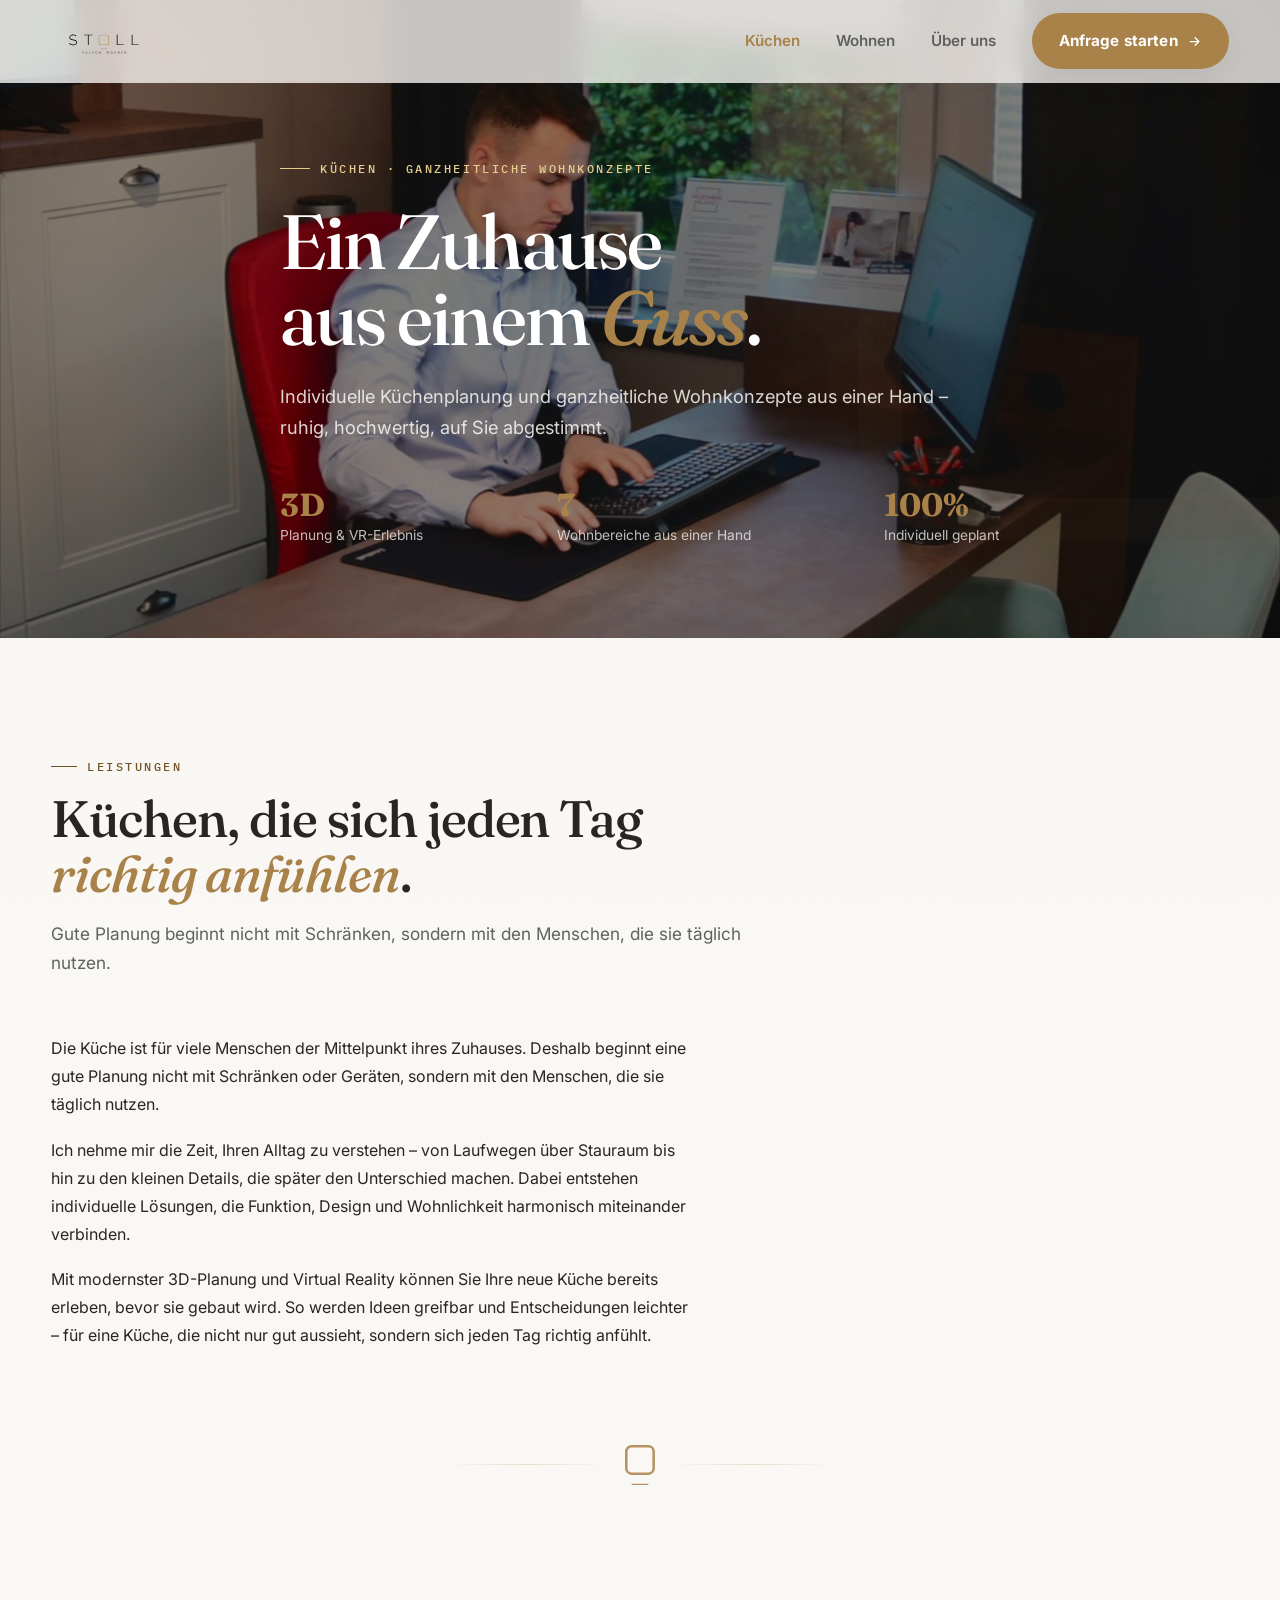
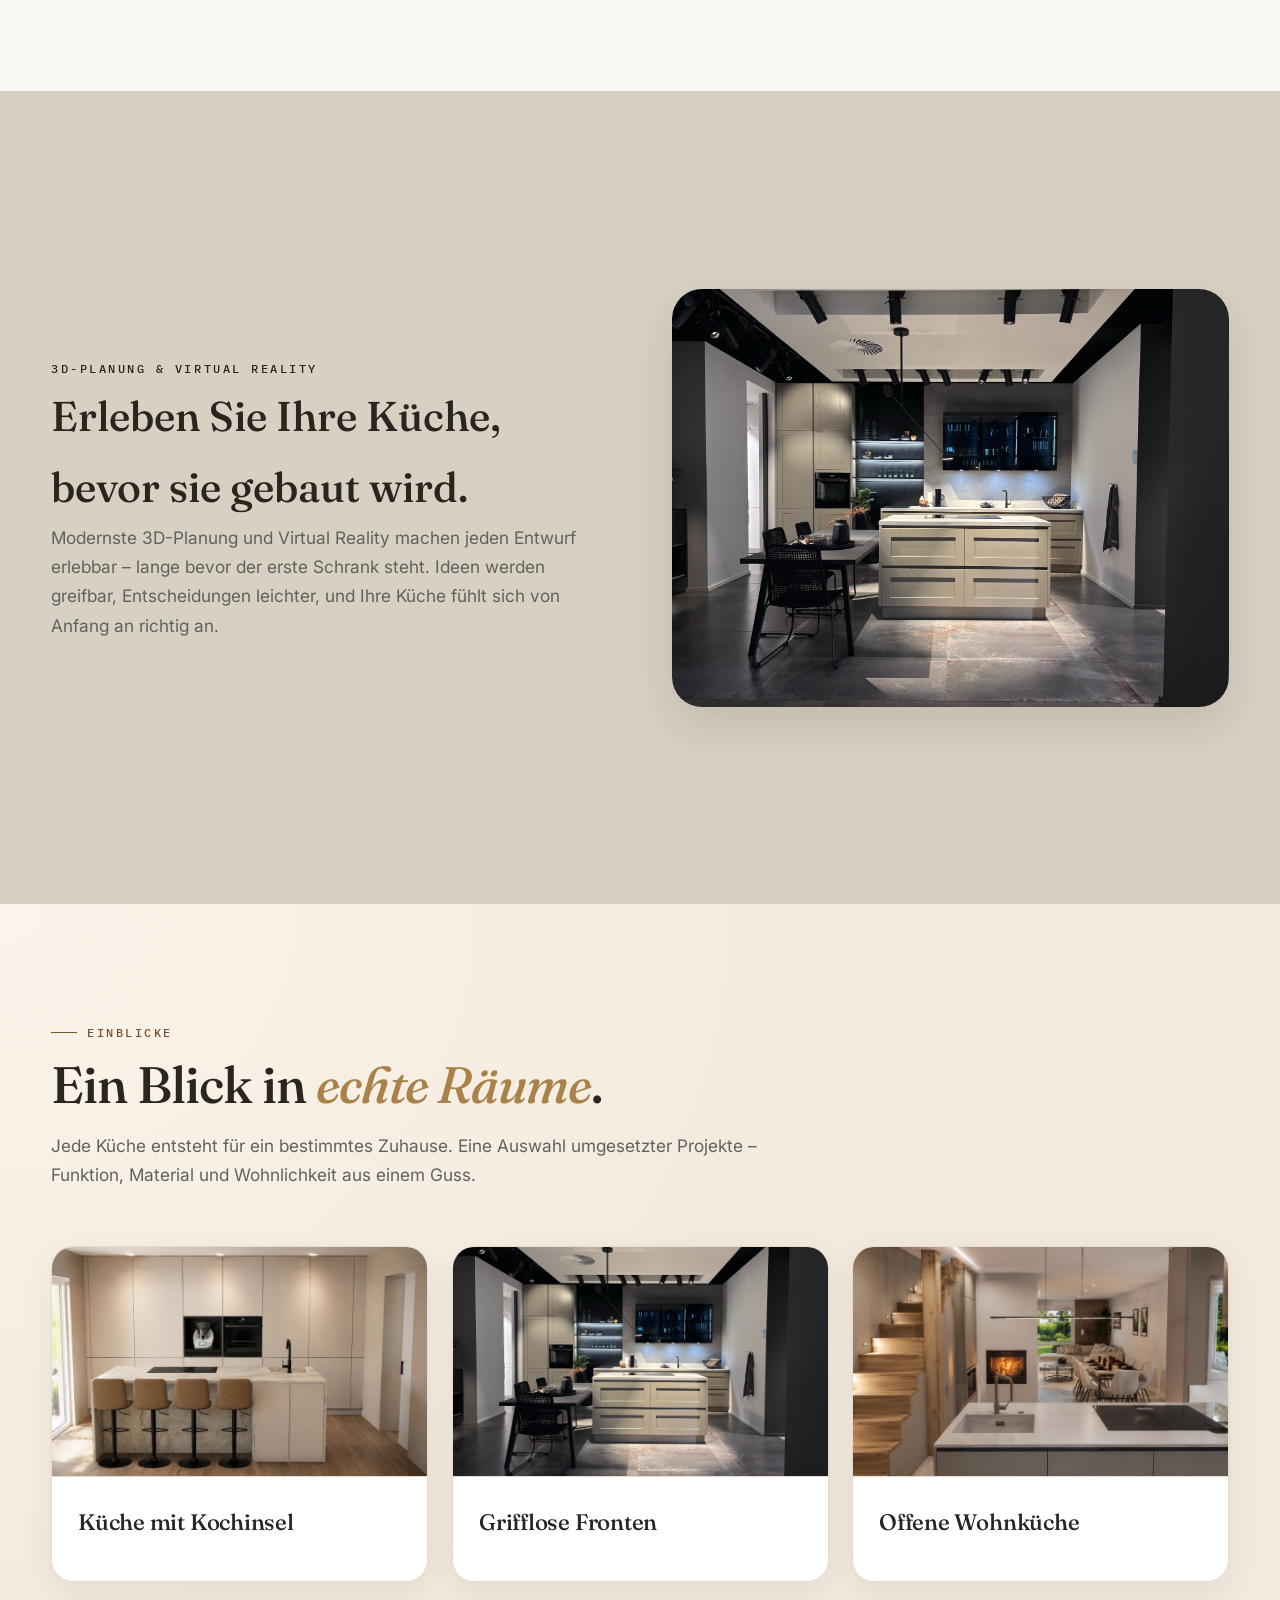
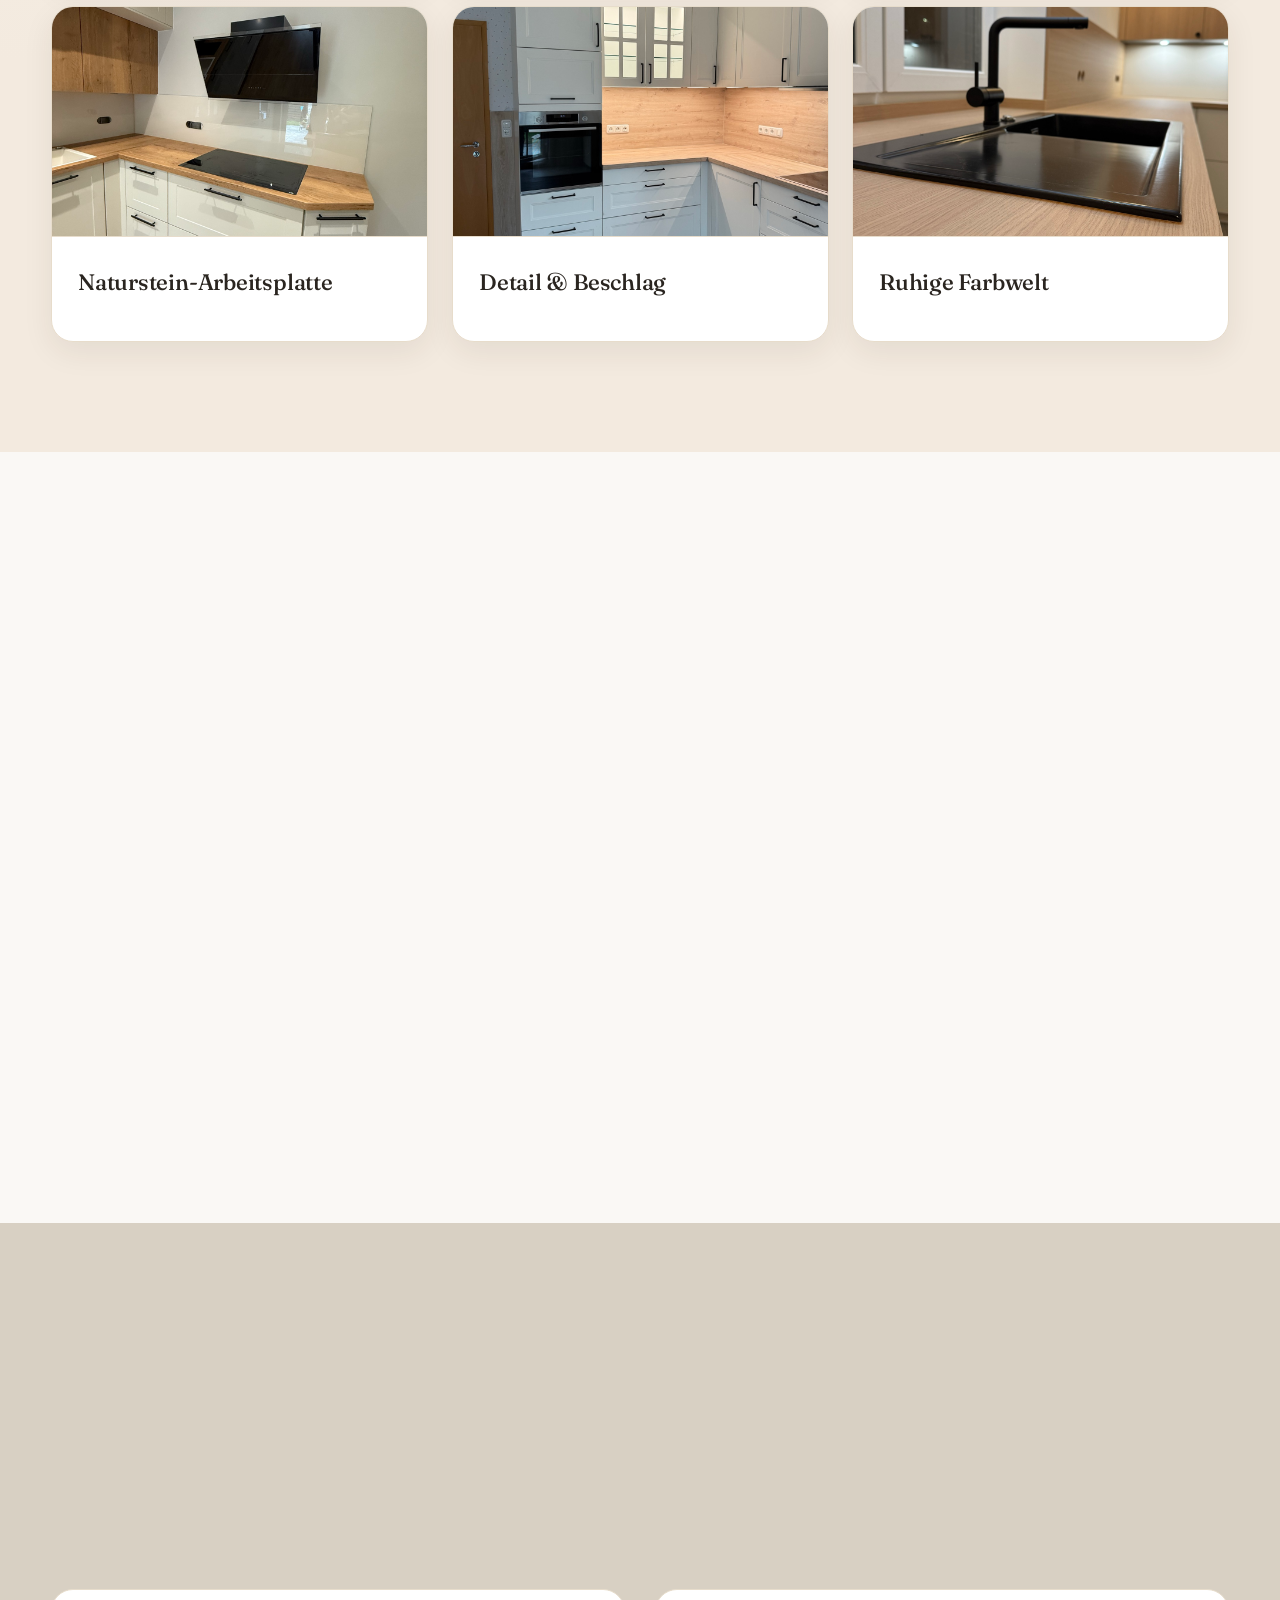
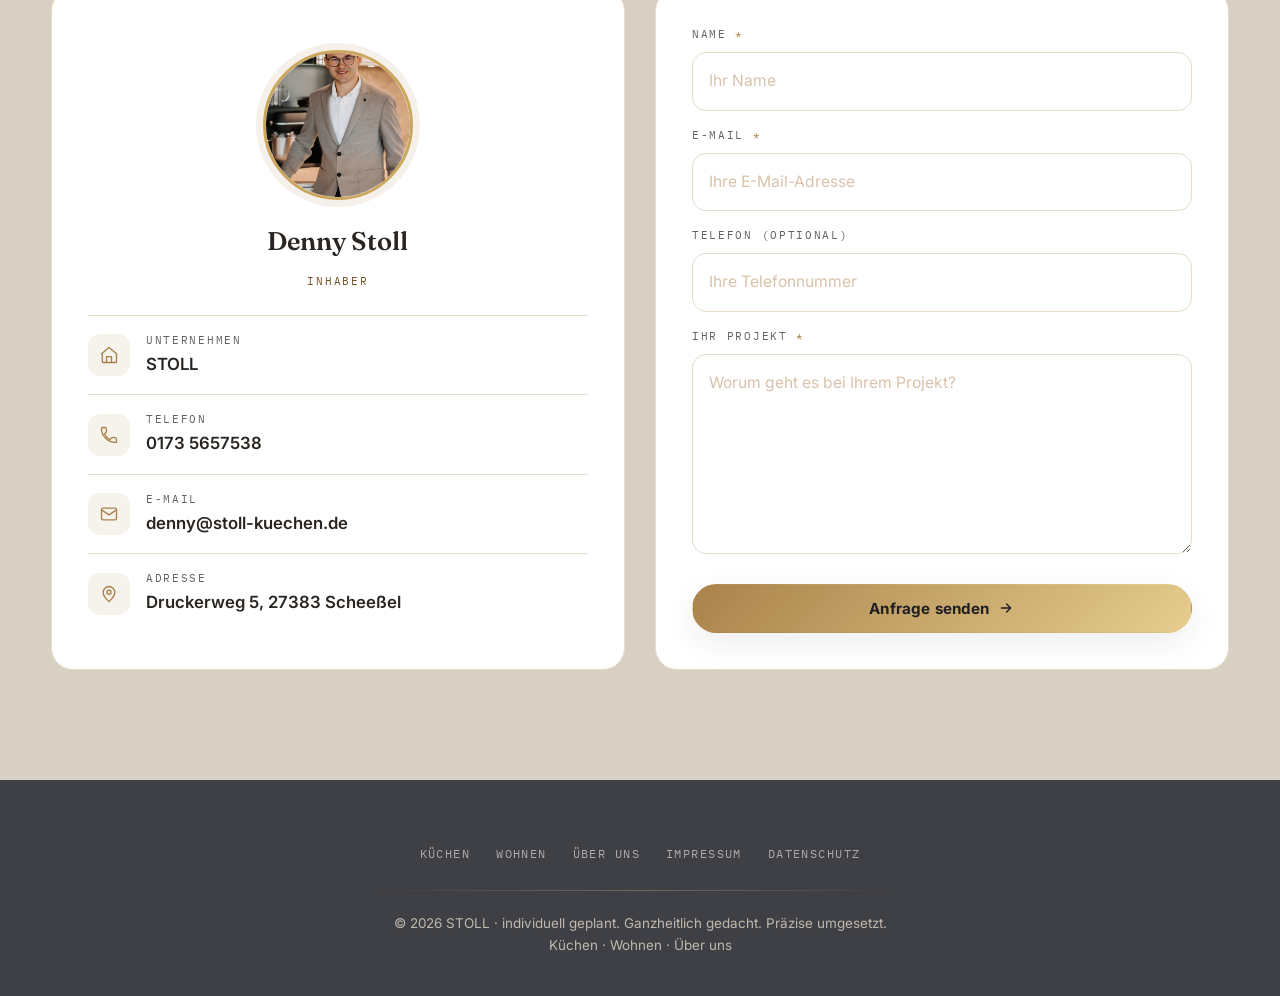
==== commit 5b6facce: "deploy: sync from WarMarv/Stoll-Kuechen@6d197f48c5cea61fe1a2c4225b03130d86c2ed08" ====
--- a/index.html
+++ b/index.html
@@ -100,7 +100,7 @@
     <!-- Looping background video (HERO_MEDIA=video). Autoplay needs muted +
          playsinline (MDN); the poster reuses the hero still so first paint / LCP
          and the validate.py poster check hold. Hidden for prefers-reduced-motion
-         users (styles.css), who then see the static hero plate. -->
+         users (styles.css), who then see the static poster image. -->
     
     <video class="hero-video" autoplay muted loop playsinline preload="metadata"
            poster="resources/pictures/hero.jpg" aria-hidden="true">
@@ -124,18 +124,6 @@
           <div class="stat"><strong>100%</strong><span>Individuell geplant</span></div>
         </div>
       </div>
-
-      <figure class="hero-plate hero-anim d3">
-        <div class="drawing">
-          <img src="resources/pictures/hero.jpg"
-               alt="Wohnliche STOLL-Küche mit Essbereich in warmem Abendlicht"
-               loading="eager" width="800" height="600" />
-        </div>
-        <figcaption class="plate">
-          <span>Küche · Wohnkonzept</span>
-          <span>STOLL</span>
-        </figcaption>
-      </figure>
     </div>
   </section>
 
--- a/styles.css
+++ b/styles.css
@@ -11,6 +11,7 @@
   --sand: #d8c2aa;
   --gray: #5f625f;
   --light: #faf8f5;
+  --light-rgb: 250, 248, 245; /* rgb decomposition of --light for rgba() alpha variants */
   --white: #ffffff;
 
   /* --- brand tokens (filled by scripts/fill.py from a preset / config.env) --- */
@@ -134,7 +135,7 @@
   top: 0;
   width: 100%;
   z-index: 50;
-  background: rgba(250, 248, 245, 0.78);
+  background: rgba(var(--light-rgb), 0.78);
   backdrop-filter: blur(14px) saturate(1.4);
   -webkit-backdrop-filter: blur(14px) saturate(1.4);
   border-bottom: 1px solid transparent;
@@ -271,6 +272,16 @@
   -webkit-mask-image: radial-gradient(ellipse 80% 70% at 70% 35%, #000 30%, transparent 75%);
 }
 
+/* dark overlay to make hero text readable over the video background */
+.hero::after {
+  content: "";
+  position: absolute;
+  inset: 0;
+  z-index: 1;
+  background: rgba(0, 0, 0, 0.45);
+  pointer-events: none;
+}
+
 /* hero background video (HERO_MEDIA=video) — sits behind the hero grid.
    Needs muted + playsinline + loop in the markup for mobile autoplay; the
    static hero image is its poster so LCP and the validate.py poster check hold. */
@@ -315,16 +326,17 @@
   position: relative;
   z-index: 2;
   display: grid;
-  grid-template-columns: 1.05fr 0.95fr;
-  gap: 60px;
+  grid-template-columns: 1fr;
+  gap: 0;
   align-items: center;
+  max-width: 720px;
 }
 
 .hero .eyebrow {
   display: inline-flex;
   align-items: center;
   gap: 10px;
-  color: var(--gold-text);
+  color: var(--gold-bright);
   margin-bottom: 26px;
 }
 
@@ -332,14 +344,14 @@
   content: "";
   width: 30px;
   height: 1px;
-  background: var(--gold-text);
+  background: var(--gold-bright);
 }
 
 .hero h1 {
   font-size: clamp(2.9rem, 6vw, 5.2rem);
   line-height: 0.98;
   letter-spacing: -0.025em;
-  color: var(--ink);
+  color: var(--white);
   margin-bottom: 26px;
 }
 
@@ -351,7 +363,7 @@
 
 .hero-lead {
   font-size: 1.14rem;
-  color: var(--gray);
+  color: rgba(var(--light-rgb), 0.85);
   margin-bottom: 36px;
 }
 
@@ -374,58 +386,8 @@
 
 .hero-meta .stat span {
   font-size: 0.86rem;
-  color: var(--gray);
-}
-
-/* framed hero drawing — like a plate pinned to a studio wall */
-.hero-plate {
-  position: relative;
-  background: var(--paper);
-  border-radius: var(--radius-lg);
-  border: 1px solid var(--paper-line);
-  box-shadow: var(--shadow-lift);
-  padding: 22px 22px 18px;
-}
-
-.hero-plate::after {
-  /* corner registration tick, draftsman detail */
-  content: "";
-  position: absolute;
-  top: 14px;
-  right: 14px;
-  width: 16px;
-  height: 16px;
-  border-top: 1.5px solid var(--gold);
-  border-right: 1.5px solid var(--gold);
-  opacity: 0.7;
-}
-
-.hero-plate .drawing {
-  border-radius: 16px;
-  overflow: hidden;
-  background: var(--paper);
-}
-
-.hero-plate .drawing img {
-  mix-blend-mode: normal;
-  aspect-ratio: 4 / 3;
-  object-fit: cover;
-  transform: scale(1.02);
-}
-
-.hero-plate .plate {
-  display: flex;
-  justify-content: space-between;
-  align-items: center;
-  margin-top: 14px;
-  color: var(--gold-text);
-  opacity: 0.75;
-}
-
-.hero-plate .plate span:last-child {
-  letter-spacing: 0.1em;
-}
-
+  color: rgba(var(--light-rgb), 0.75);
+}
 
 /* =============================================================
    SECTION SCAFFOLD
@@ -951,17 +913,9 @@
 .hero-anim.d3 { animation-delay: 0.31s; }
 .hero-anim.d5 { animation-delay: 0.57s; }
 
-.hero-plate.hero-anim {
-  transform: translateY(28px) scale(0.985);
-  animation-name: riseplate;
-}
-
 @keyframes rise {
   to { opacity: 1; transform: none; }
 }
-@keyframes riseplate {
-  to { opacity: 1; transform: none; }
-}
 @keyframes stroke-draw {
   to { stroke-dashoffset: 0; }
 }
@@ -971,7 +925,6 @@
    ============================================================= */
 @media (max-width: 1080px) {
   .hero-grid { grid-template-columns: 1fr; gap: 48px; }
-  .hero-plate { max-width: 560px; margin-inline: auto; }
   .service-grid { grid-template-columns: repeat(2, 1fr); }
 }
 
@@ -1130,7 +1083,7 @@
 }
 
 /* =============================================================
-   MOBILE SECTION PAGING  (≤860px only)
+   MOBILE LAYOUT OVERRIDES  (≤860px only)
    ============================================================= */
 @media (max-width: 860px) {
   /* show hamburger, hide desktop nav CTA */
@@ -1145,16 +1098,6 @@
   .mobile-overlay { display: block; pointer-events: none; }
   .drawer-open .mobile-overlay { pointer-events: auto; }
   .mobile-drawer { display: flex; }
-
-  /* hide ALL sections by default */
-  .hero,
-  section {
-    display: none;
-  }
-
-  /* show active section */
-  .hero.is-active { display: block; }
-  section.is-active { display: block; }
 
   /* mini footer: always visible on mobile — hide chrome, keep copyright */
   footer {
@@ -1178,7 +1121,7 @@
     transition-duration: 0.001ms !important;
   }
   .reveal { opacity: 1; transform: none; }
-  .hero-anim, .hero-plate.hero-anim { opacity: 1; transform: none; }
+  .hero-anim { opacity: 1; transform: none; }
 }
 
 /* =============================================================
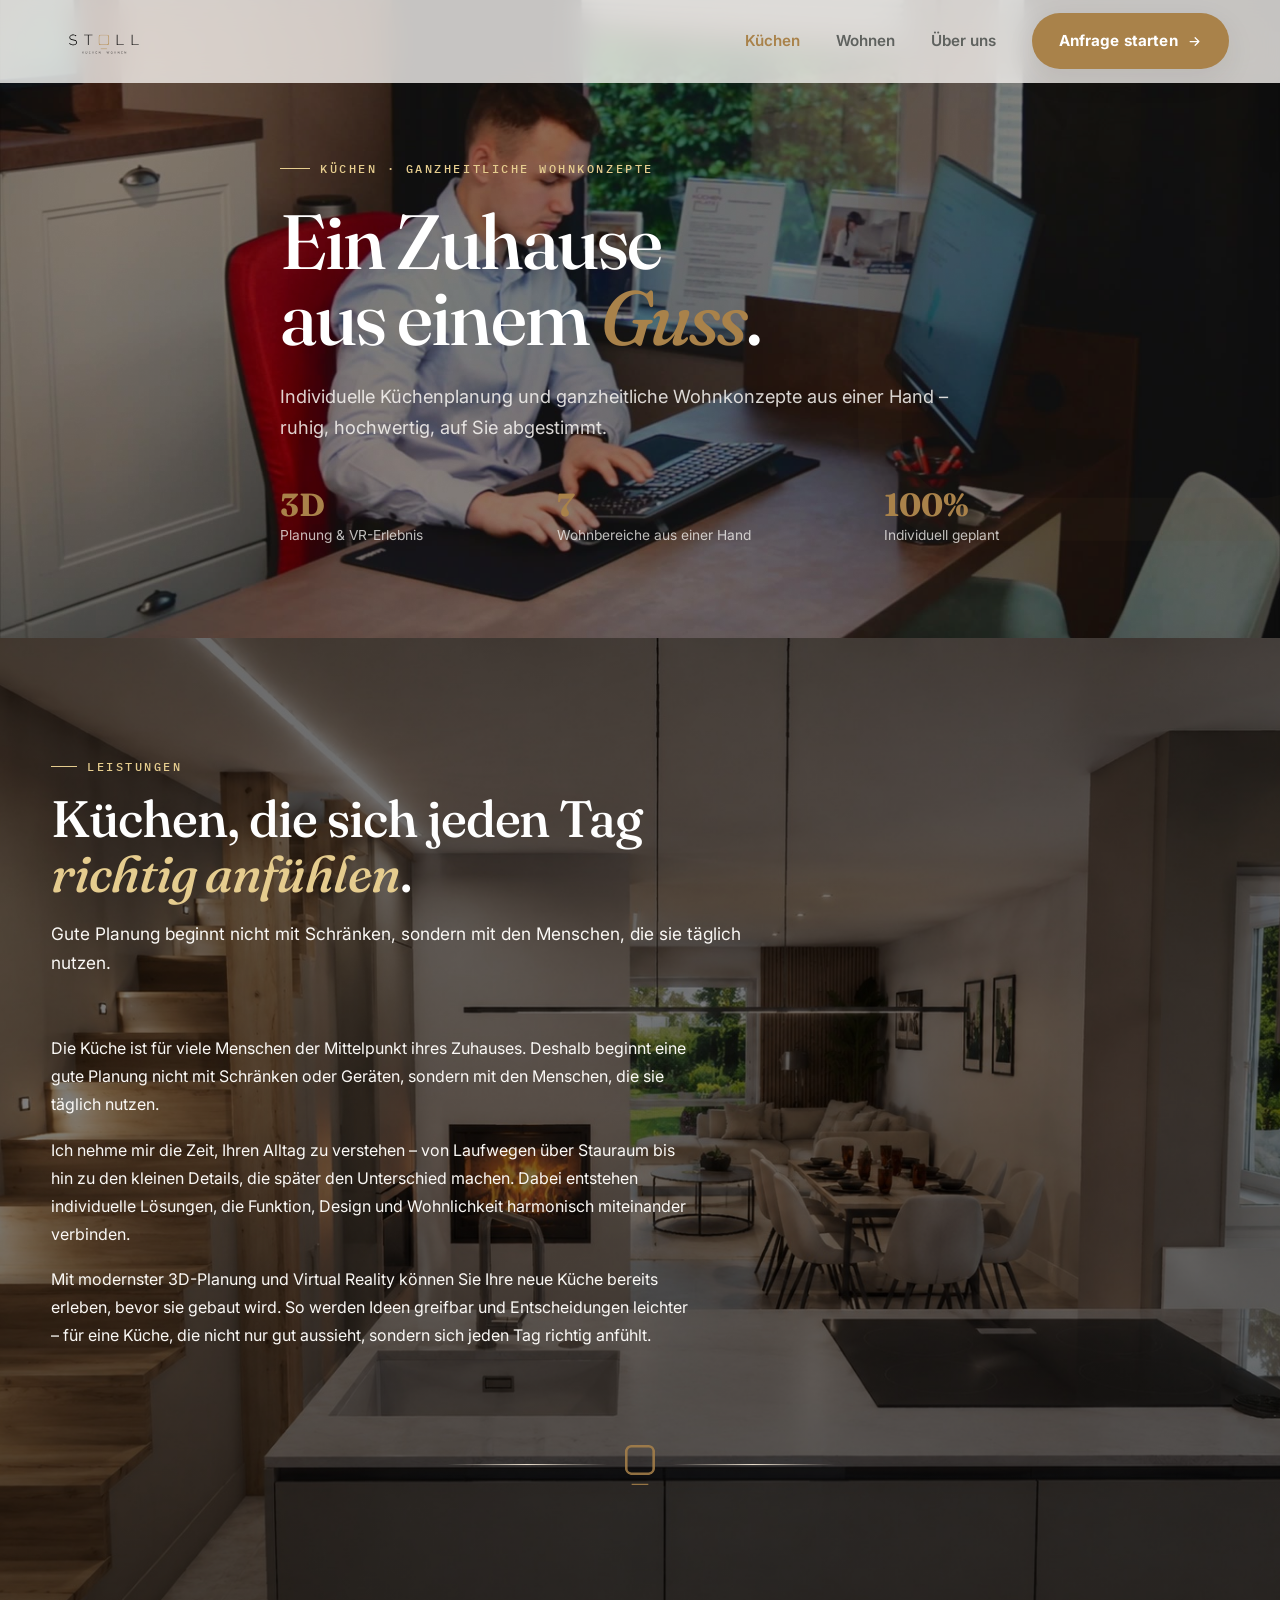
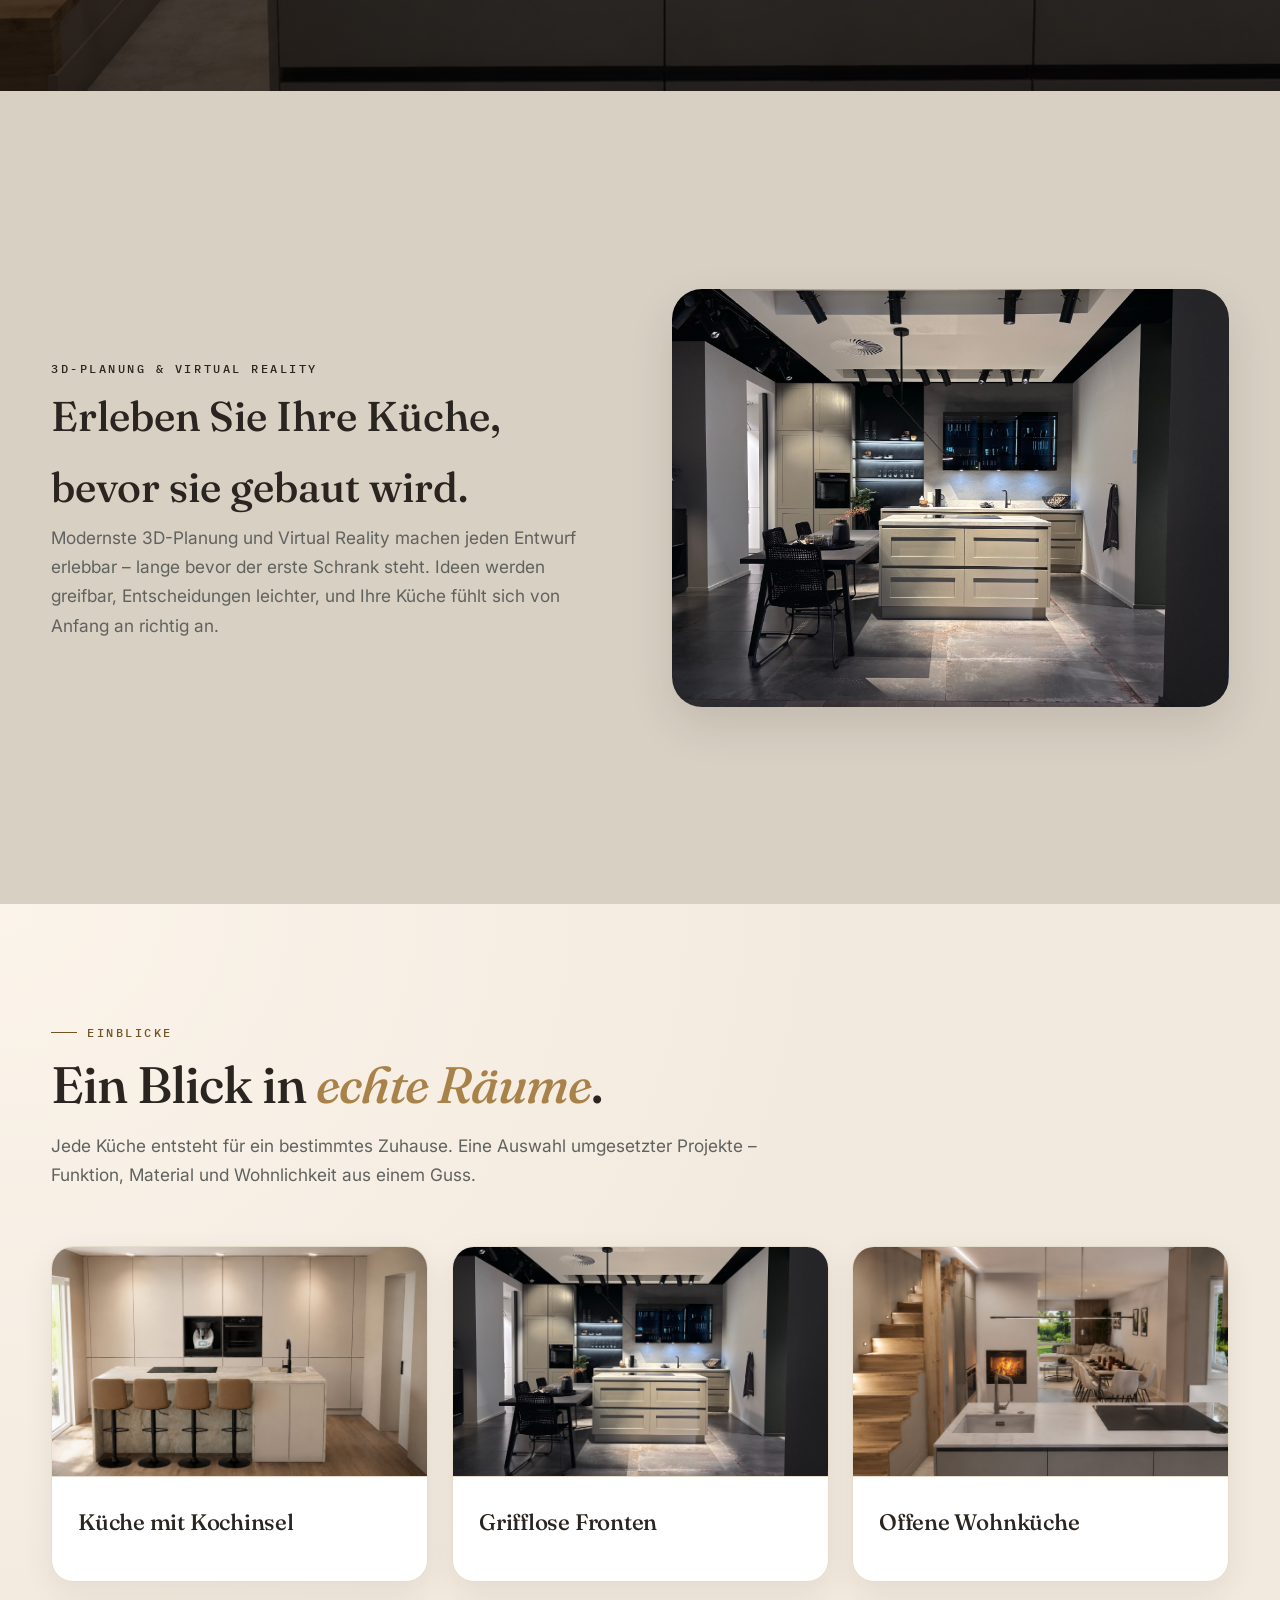
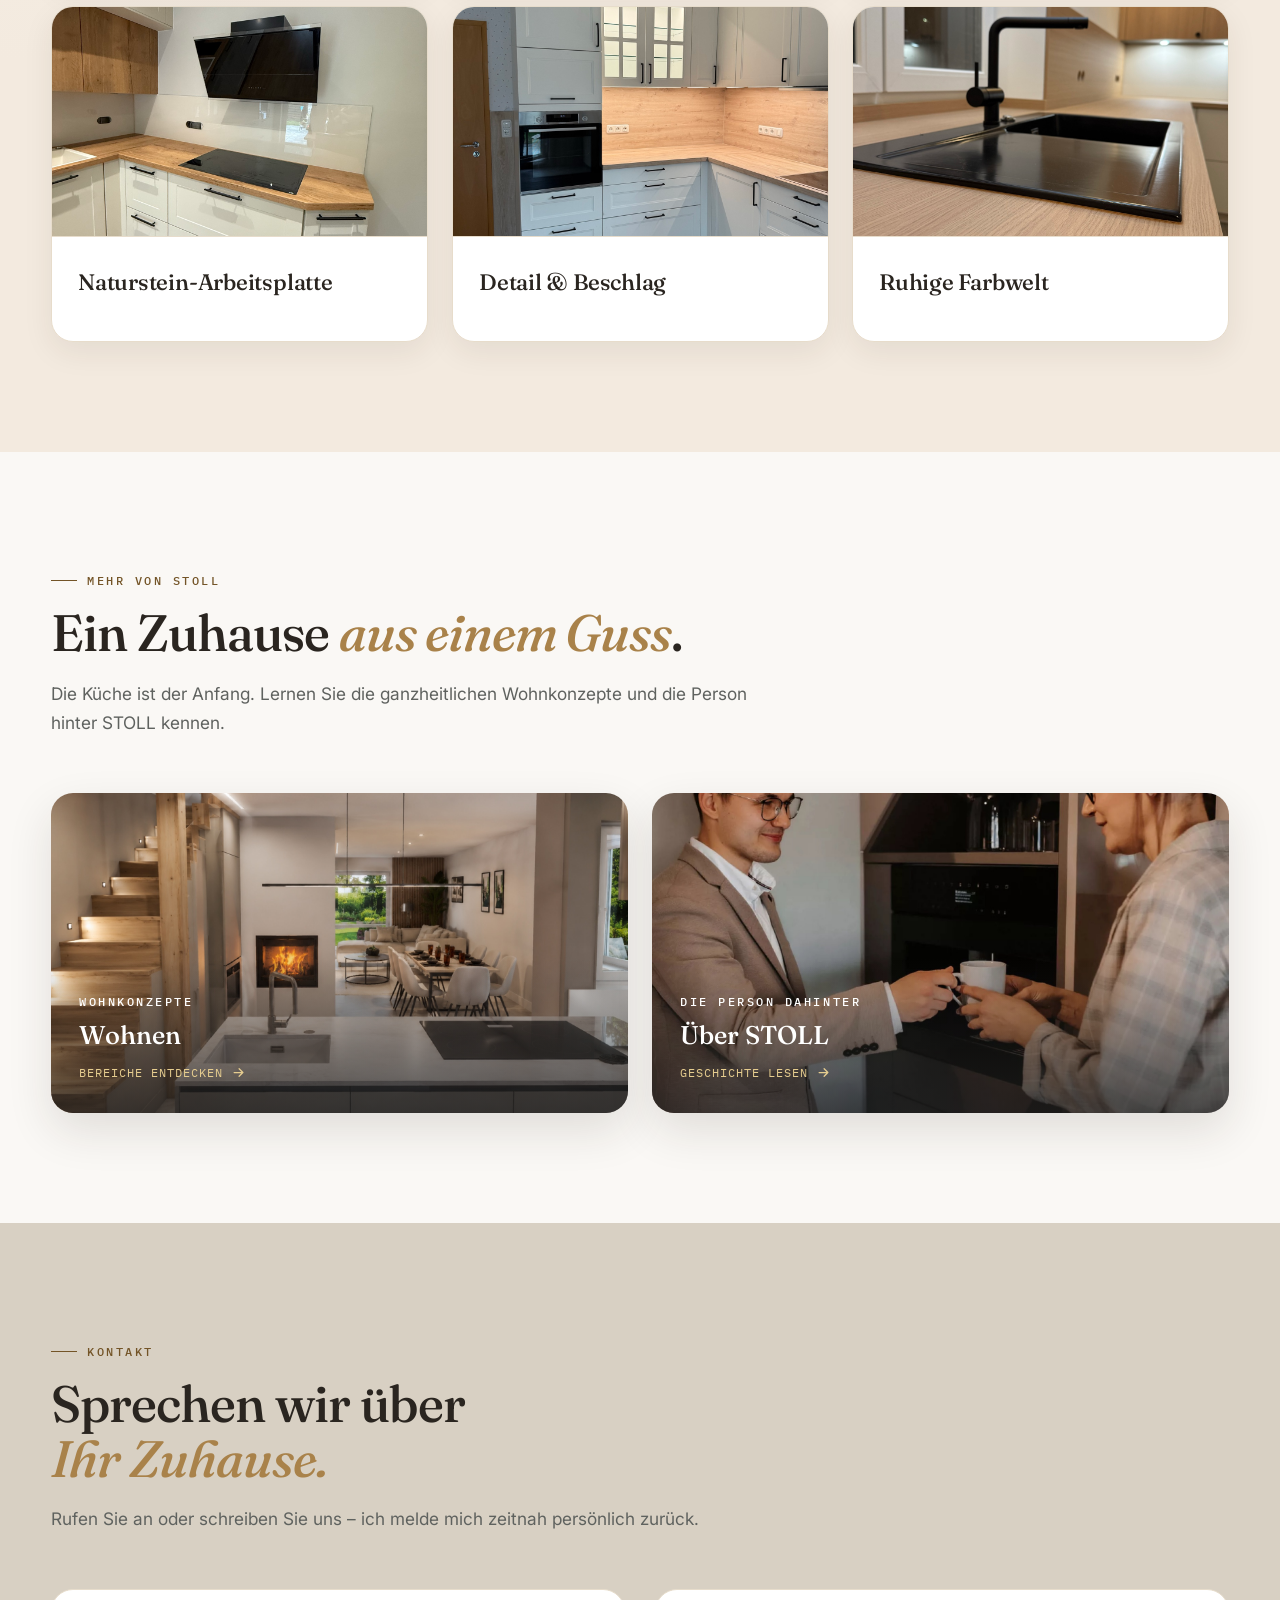
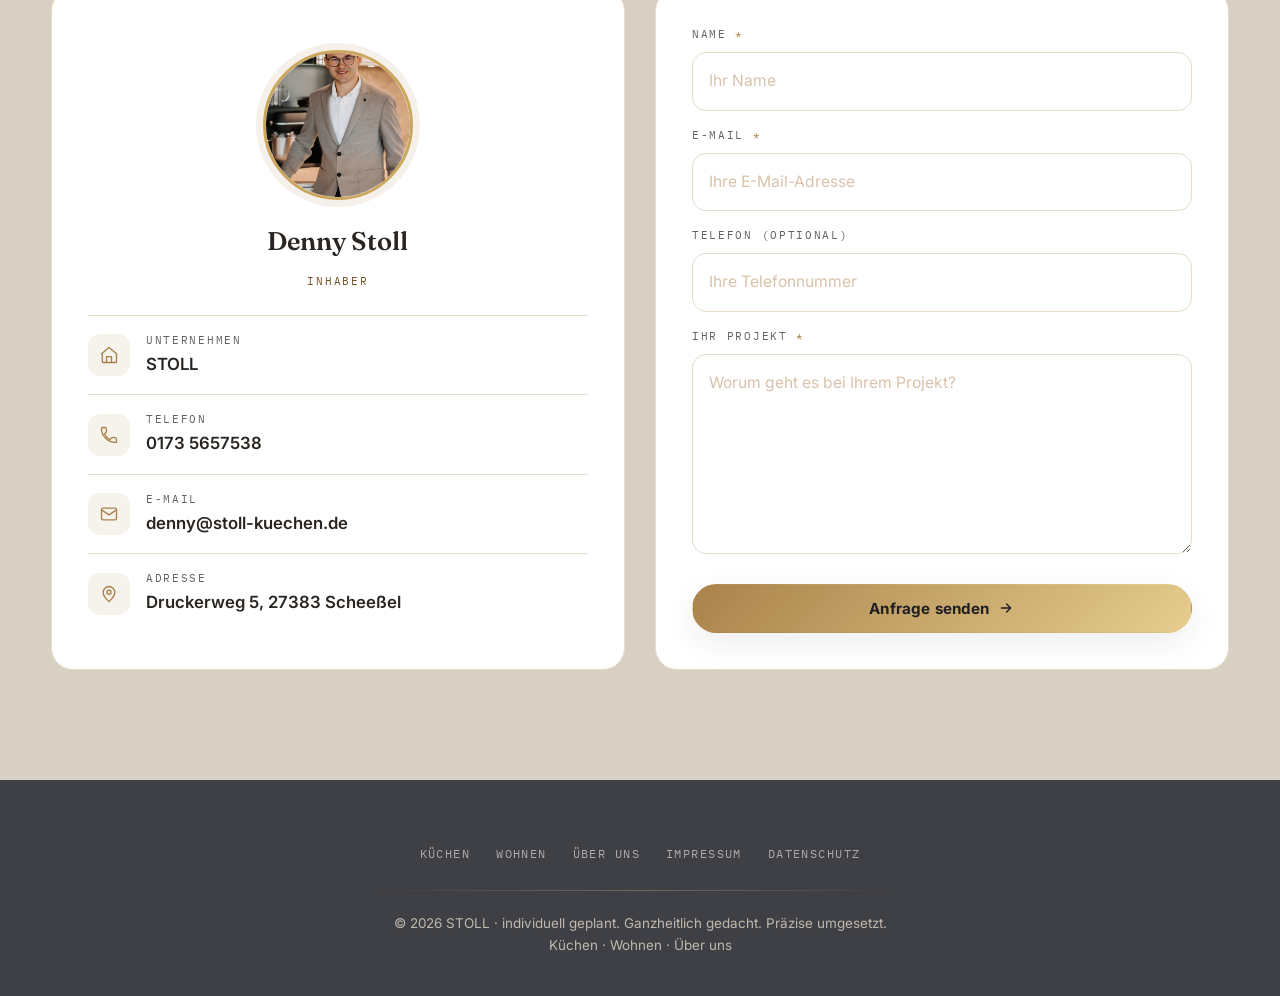
==== commit c8e8ae6f: "deploy: sync from WarMarv/Stoll-Kuechen@df93ac022110aec1a91b3d3ff97e5da8255de426" ====
--- a/index.html
+++ b/index.html
@@ -128,7 +128,8 @@
   </section>
 
   <!-- ===================== KÜCHEN — NARRATIVE ===================== -->
-  <section id="kuechen">
+  <section id="kuechen" class="section--media">
+    <img class="section-media-bg" src="resources/pictures/bg-leistungen.jpg" alt="Offene Stoll-Küche mit Blick in den angrenzenden Wohnbereich" loading="lazy" width="1402" height="1122" />
     <div class="container">
       <div class="section-head reveal">
         <span>Leistungen</span>
--- a/styles.css
+++ b/styles.css
@@ -441,6 +441,61 @@
 }
 
 /* =============================================================
+   SECTION BACKGROUND MEDIA  (full-bleed photo / muted loop video)
+   Generalises the hero pattern (.hero-video + .hero::after) so any
+   text section can sit over a background image or video while keeping
+   AA contrast via a dark scrim. Background layers carry .section-media-bg
+   (<img> and/or <video>); a poster <img> beneath the <video> is the
+   reduced-motion fallback so a dark backdrop always remains.
+   ============================================================= */
+.section--media {
+  position: relative;
+  overflow: hidden;
+  isolation: isolate;
+}
+
+.section-media-bg {
+  position: absolute;
+  inset: 0;
+  z-index: 0;
+  width: 100%;
+  height: 100%;
+  object-fit: cover;
+  pointer-events: none;
+}
+
+/* slightly stronger than the hero (0.45) — these sections carry more
+   body copy; the gradient deepens the top/bottom edges */
+.section--media::after {
+  content: "";
+  position: absolute;
+  inset: 0;
+  z-index: 1;
+  background: linear-gradient(rgba(0, 0, 0, 0.58), rgba(0, 0, 0, 0.5) 45%, rgba(0, 0, 0, 0.62));
+  pointer-events: none;
+}
+
+.section--media > .container { position: relative; z-index: 2; }
+
+/* flip text to light over the scrim (AA-safe on ≥0.5 black) */
+.section--media .section-head h1,
+.section--media .section-head h2 { color: var(--white); }
+.section--media .section-head h1 em,
+.section--media .section-head h2 em,
+.section--media .section-head > span { color: var(--gold-bright); }
+.section--media .section-head > span::before { background: var(--gold-bright); }
+.section--media .lead,
+.section--media .prose p { color: var(--light); }
+.section--media .o-divider { color: var(--gold-bright); }
+.section--media .o-watermark { color: var(--white); opacity: 0.1; }
+
+/* respect reduced-motion — drop the autoplaying loop; the poster <img>
+   layer beneath it stays visible so the backdrop (and contrast) hold */
+@media (prefers-reduced-motion: reduce) {
+  video.section-media-bg { display: none; }
+}
+
+/* =============================================================
    SERVICES
    ============================================================= */
 .services {
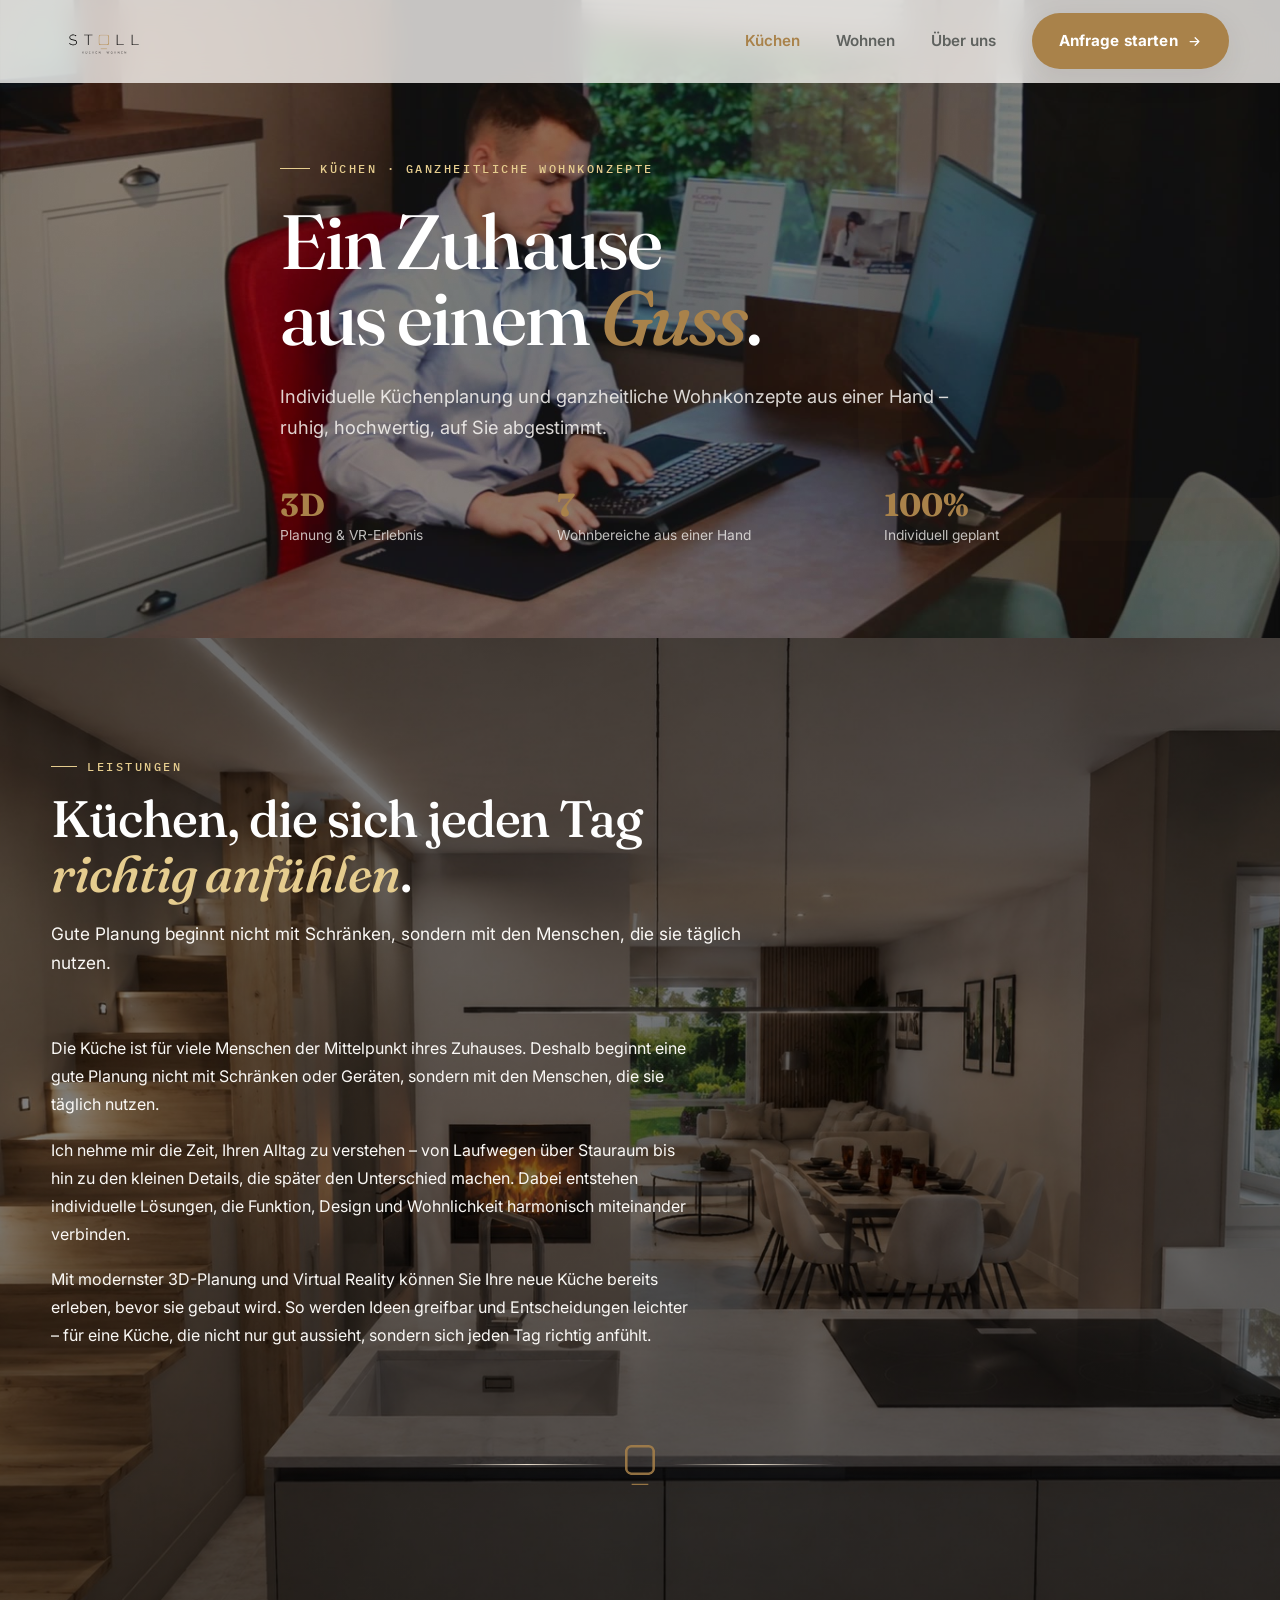
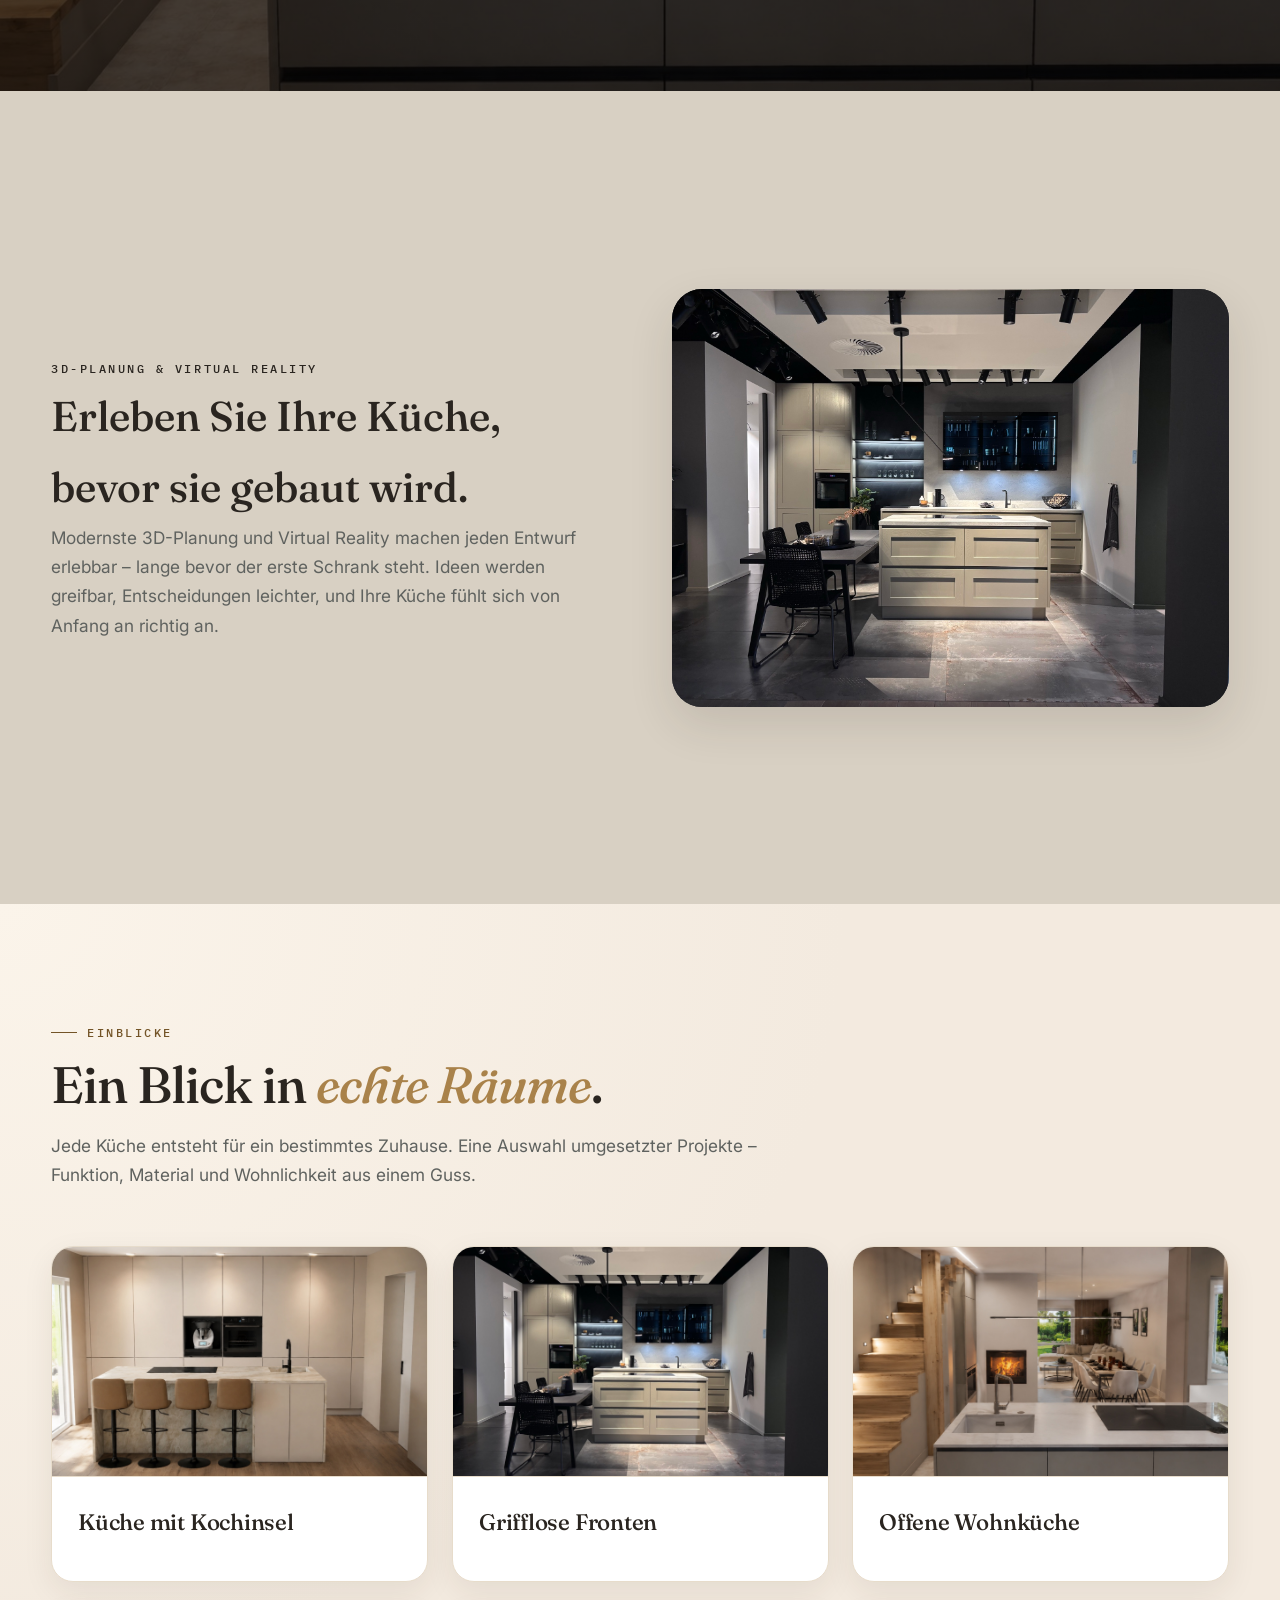
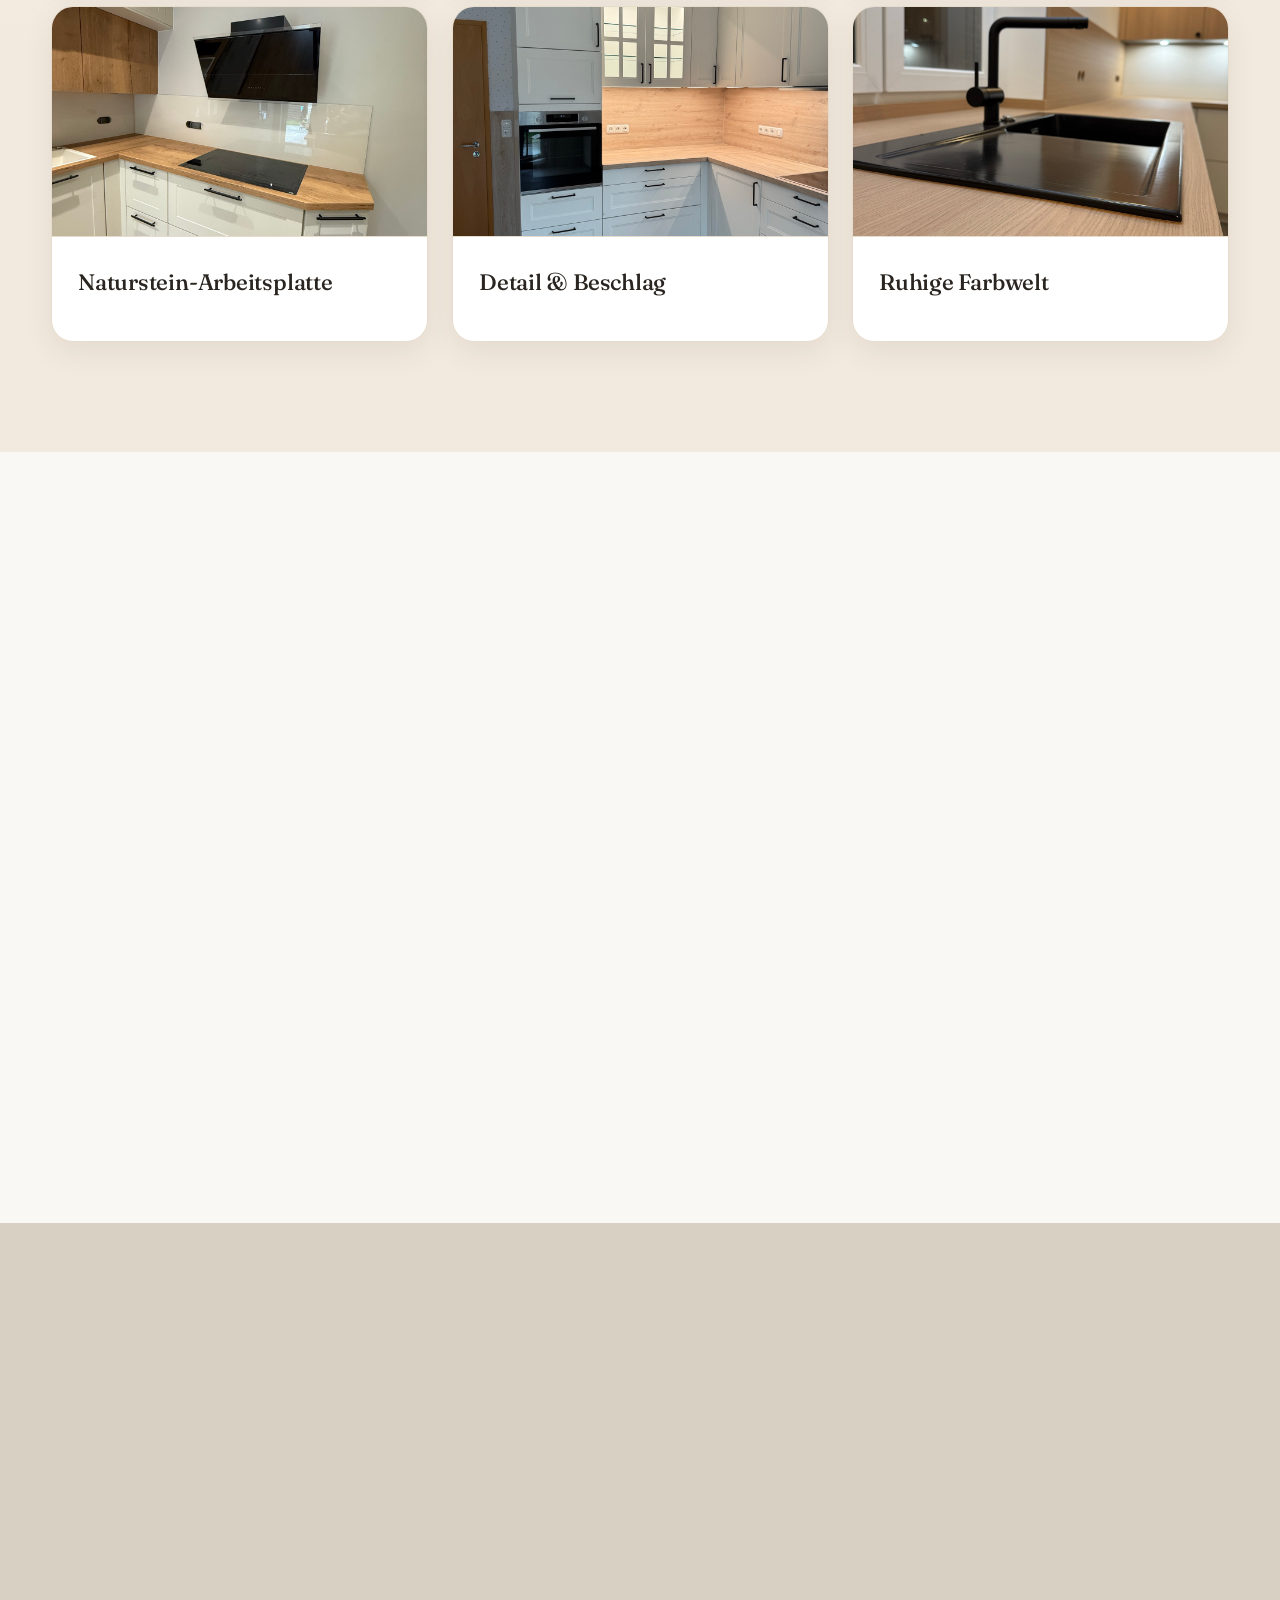
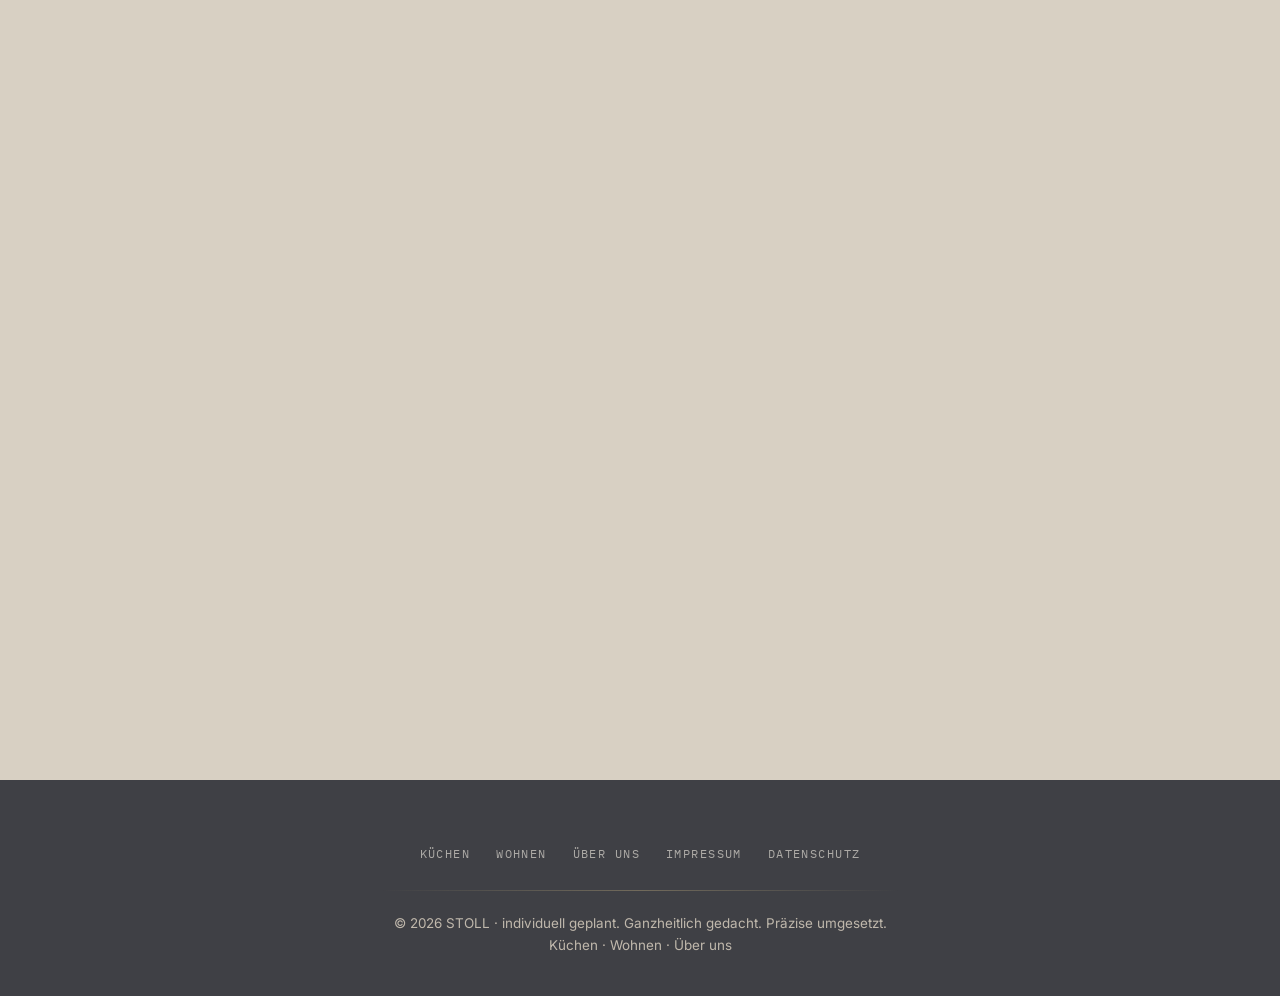
==== commit ee209dbd: "deploy: sync from WarMarv/Stoll-Kuechen@fc0e1915fa07d731fae2317573c85082730fabe6" ====
--- a/index.html
+++ b/index.html
@@ -130,6 +130,10 @@
   <!-- ===================== KÜCHEN — NARRATIVE ===================== -->
   <section id="kuechen" class="section--media">
     <img class="section-media-bg" src="resources/pictures/bg-leistungen.jpg" alt="Offene Stoll-Küche mit Blick in den angrenzenden Wohnbereich" loading="lazy" width="1402" height="1122" />
+    <video class="section-media-bg" autoplay muted loop playsinline preload="metadata"
+           poster="resources/pictures/bg-leistungen.jpg" aria-hidden="true">
+      <source src="resources/video/bg-leistungen.mp4" type="video/mp4" />
+    </video>
     <div class="container">
       <div class="section-head reveal">
         <span>Leistungen</span>
@@ -170,6 +174,10 @@
           <img src="resources/pictures/kueche-2.jpg"
                alt="In Virtual Reality visualisierte Küchenfront mit präziser Fugenführung"
                loading="lazy" width="900" height="700" />
+          <video autoplay muted loop playsinline preload="metadata"
+                 poster="resources/pictures/kueche-2.jpg" aria-hidden="true">
+            <source src="resources/video/vr-kueche.mp4" type="video/mp4" />
+          </video>
         </div>
       </div>
     </div>
--- a/styles.css
+++ b/styles.css
@@ -1278,8 +1278,12 @@
 /* Wohnen one-pager: alternating media+text areas. */
 .wohnen-area { display: grid; grid-template-columns: 1fr 1fr; gap: clamp(28px, 5vw, 64px); align-items: center; margin: clamp(40px, 7vw, 88px) 0; position: relative; }
 .wohnen-area:nth-child(even) .wohnen-media { order: 2; }
-.wohnen-media { border-radius: var(--radius-lg); overflow: hidden; background: var(--paper); box-shadow: var(--shadow); }
-.wohnen-media img { display: block; width: 100%; height: 100%; object-fit: cover; }
+.wohnen-media { position: relative; border-radius: var(--radius-lg); overflow: hidden; background: var(--paper); box-shadow: var(--shadow); }
+.wohnen-media img,
+.wohnen-media video { display: block; width: 100%; height: 100%; object-fit: cover; }
+/* video sits over the <img> poster (reduced-motion fallback / orphan-ref). */
+.wohnen-media video { position: absolute; inset: 0; }
+@media (prefers-reduced-motion: reduce) { .wohnen-media video { display: none; } }
 .wohnen-copy h2 { font-family: var(--font-display); font-size: clamp(1.8rem, 3.4vw, 2.6rem); }
 @media (max-width: 860px) { .wohnen-area { grid-template-columns: 1fr; } .wohnen-area:nth-child(even) .wohnen-media { order: 0; } }
 
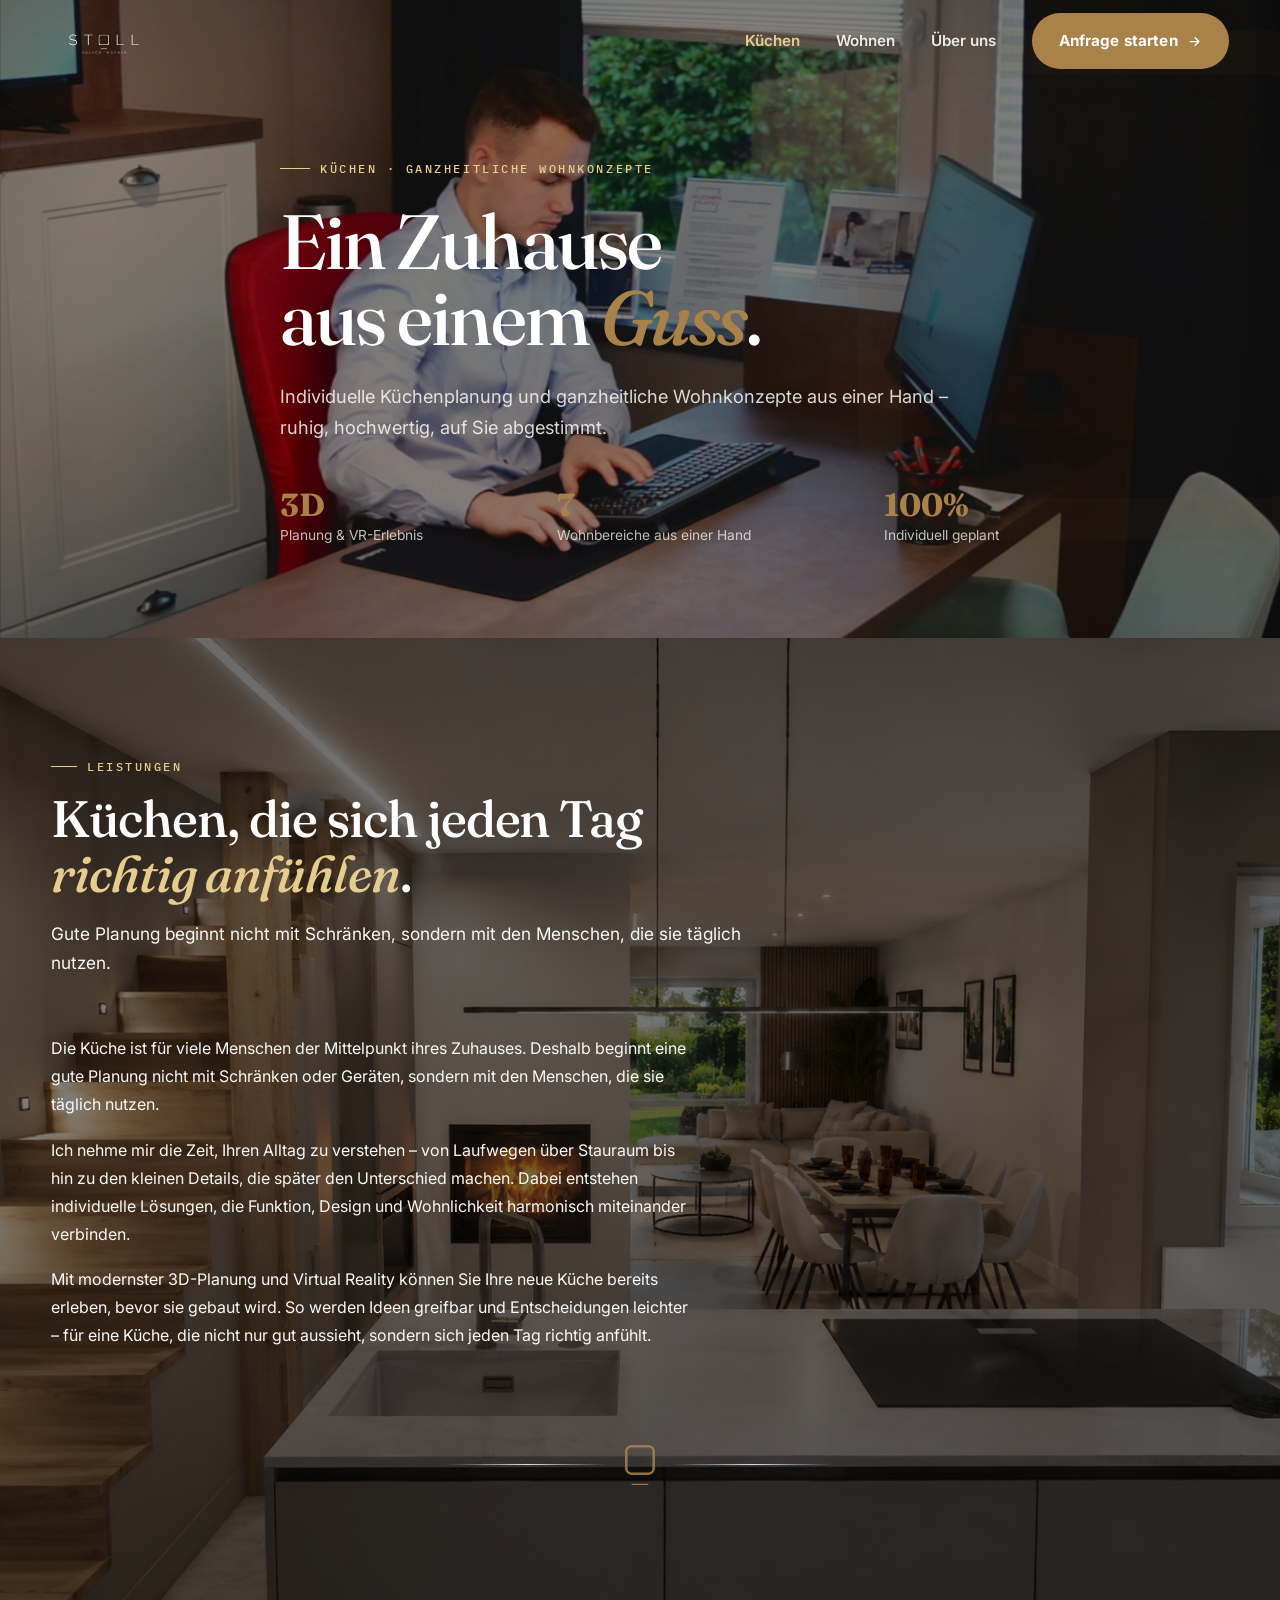
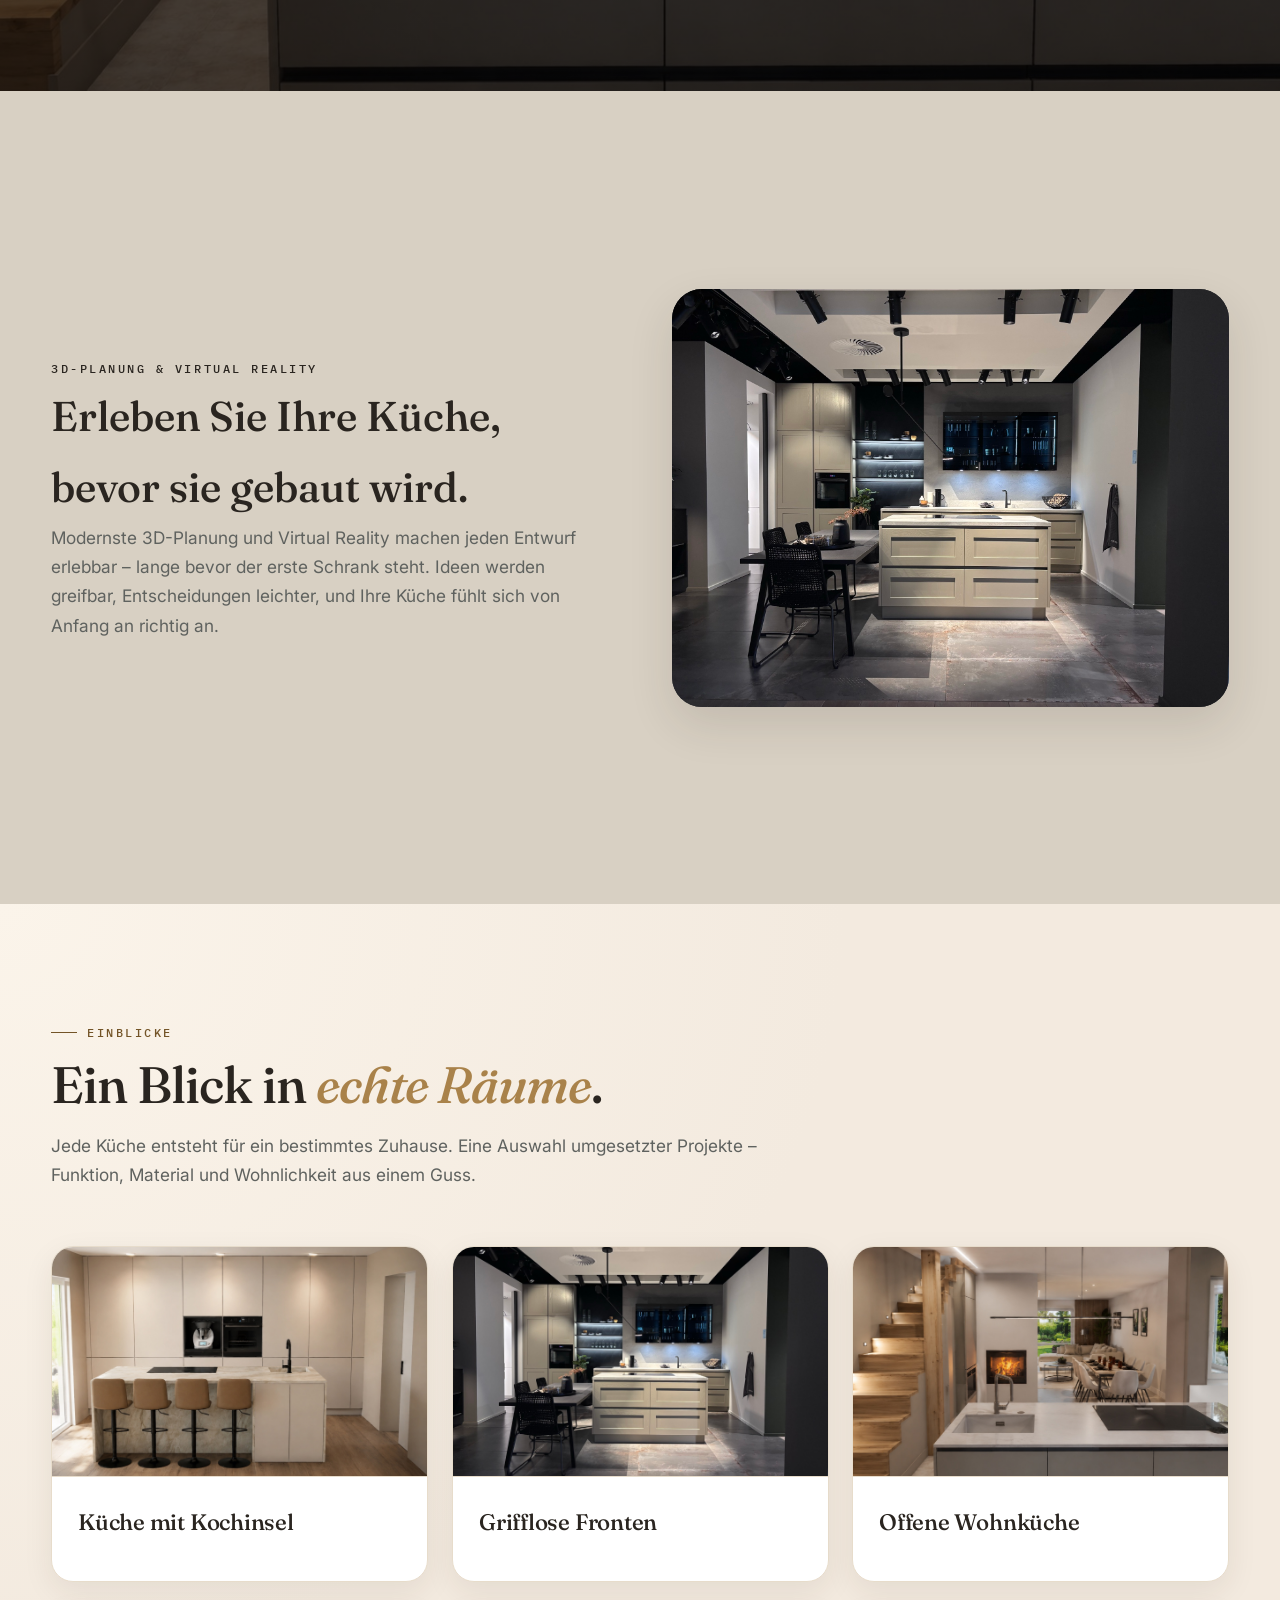
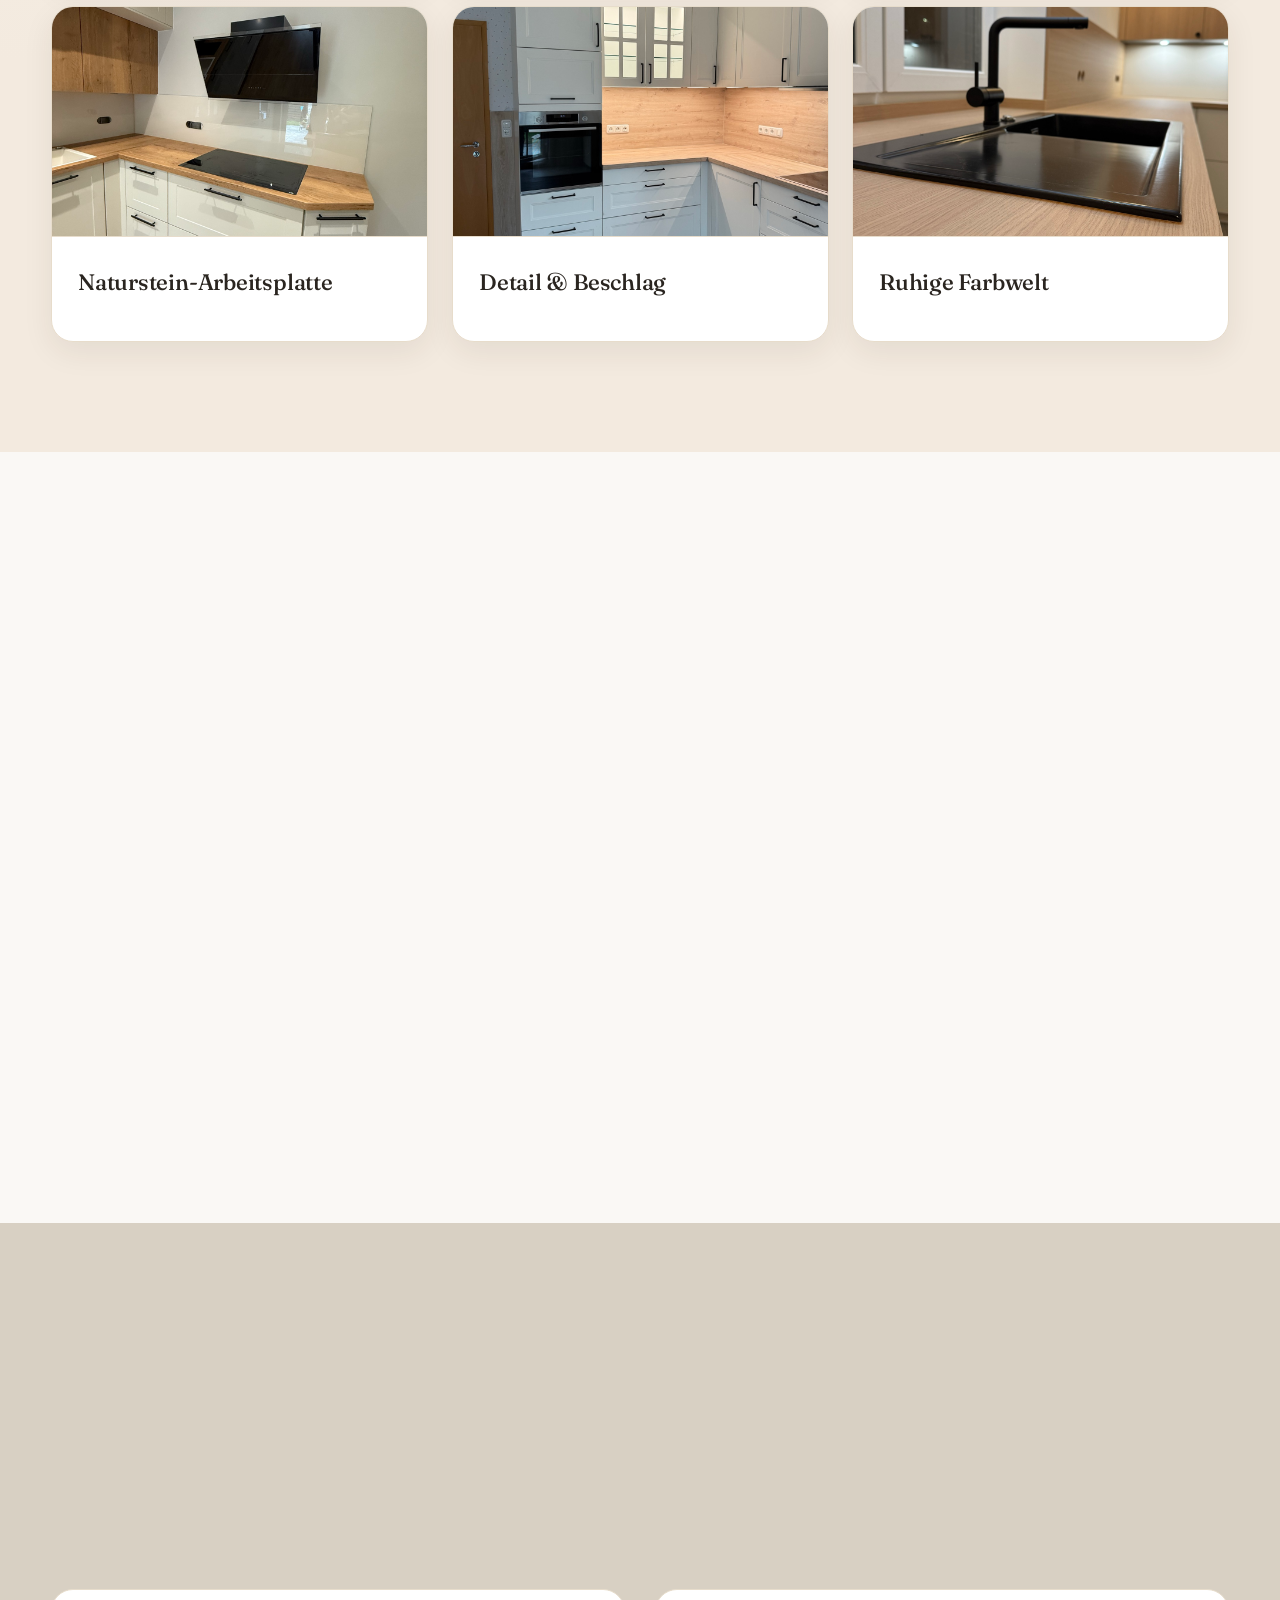
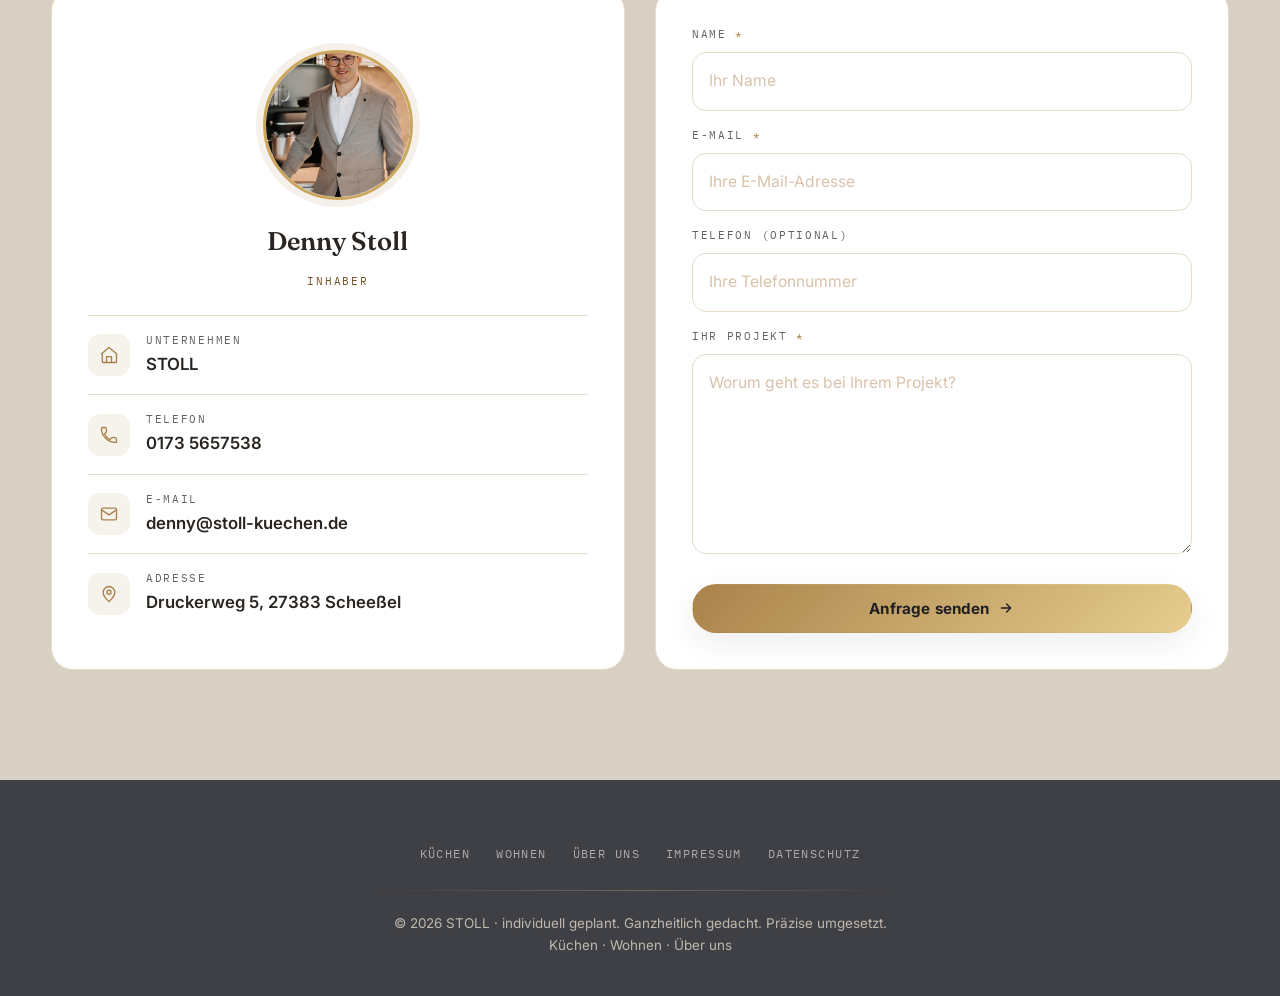
==== commit d92384c0: "deploy: sync from WarMarv/Stoll-Kuechen@351c8fb860e686688ebf39dcb4661b66344cb1b1" ====
--- a/index.html
+++ b/index.html
@@ -53,7 +53,7 @@
   </script>
 </head>
 
-<body>
+<body data-top-dark>
 
 <header id="site-header">
   <div class="container nav">
--- a/styles.css
+++ b/styles.css
@@ -135,15 +135,19 @@
   top: 0;
   width: 100%;
   z-index: 50;
-  background: rgba(var(--light-rgb), 0.78);
+  background: transparent;
+  backdrop-filter: blur(0px);
+  -webkit-backdrop-filter: blur(0px);
+  border-bottom: 1px solid transparent;
+  transition: border-color 0.4s var(--ease), box-shadow 0.4s var(--ease),
+    background 0.4s var(--ease), backdrop-filter 0.4s var(--ease),
+    -webkit-backdrop-filter 0.4s var(--ease);
+}
+
+header.scrolled {
+  background: rgba(var(--light-rgb), 0.88);
   backdrop-filter: blur(14px) saturate(1.4);
   -webkit-backdrop-filter: blur(14px) saturate(1.4);
-  border-bottom: 1px solid transparent;
-  transition: border-color 0.4s var(--ease), box-shadow 0.4s var(--ease),
-    background 0.4s var(--ease);
-}
-
-header.scrolled {
   border-bottom-color: rgba(138, 90, 54, 0.14);
   box-shadow: 0 10px 30px rgba(45, 34, 25, 0.06);
 }
@@ -166,7 +170,7 @@
   width: auto;
   flex: none;
   object-fit: contain;
-  mix-blend-mode: multiply;
+  transition: filter 0.4s var(--ease);
 }
 
 .nav-links {
@@ -240,6 +244,16 @@
   transform: translateX(4px);
 }
 
+.btn:focus {
+  outline: none;
+}
+
+.btn:focus-visible {
+  outline: 2px solid var(--gold);
+  outline-offset: 3px;
+  box-shadow: 0 0 0 5px rgba(32, 32, 32, 0.25);
+}
+
 .btn--gold {
   background: linear-gradient(135deg, var(--gold) 0%, var(--gold-bright) 100%);
   color: var(--ink-black);
@@ -317,6 +331,40 @@
 /* Multi-page mode (SITE_MODE=multi): mark the active page's nav link. */
 .nav-links a[aria-current="page"],
 .drawer-link[aria-current="page"] { color: var(--gold); }
+
+/* =============================================================
+   DARK-TOP NAV OVERRIDES
+   Applied on pages whose first section is dark (hero video /
+   section--media). Attribute: data-top-dark on <body>.
+   Only active when the header is NOT yet scrolled (transparent).
+   ============================================================= */
+[data-top-dark] header:not(.scrolled) .nav-logo {
+  filter: brightness(0) invert(1);
+}
+
+[data-top-dark] header:not(.scrolled) .nav-links a:not(.btn) {
+  color: rgba(255, 255, 255, 0.88);
+}
+
+[data-top-dark] header:not(.scrolled) .nav-links a:not(.btn):hover {
+  color: var(--white);
+}
+
+[data-top-dark] header:not(.scrolled) .nav-links a[aria-current="page"] {
+  color: var(--gold-bright);
+}
+
+[data-top-dark] header:not(.scrolled) .nav-links a:not(.btn)::after {
+  background: var(--white);
+}
+
+[data-top-dark] header:not(.scrolled) .hamburger span {
+  background: var(--white);
+}
+
+[data-top-dark] header:not(.scrolled) .hamburger {
+  border-color: rgba(255, 255, 255, 0.25);
+}
 
 .hero .container {
   width: min(1400px, 92%);
